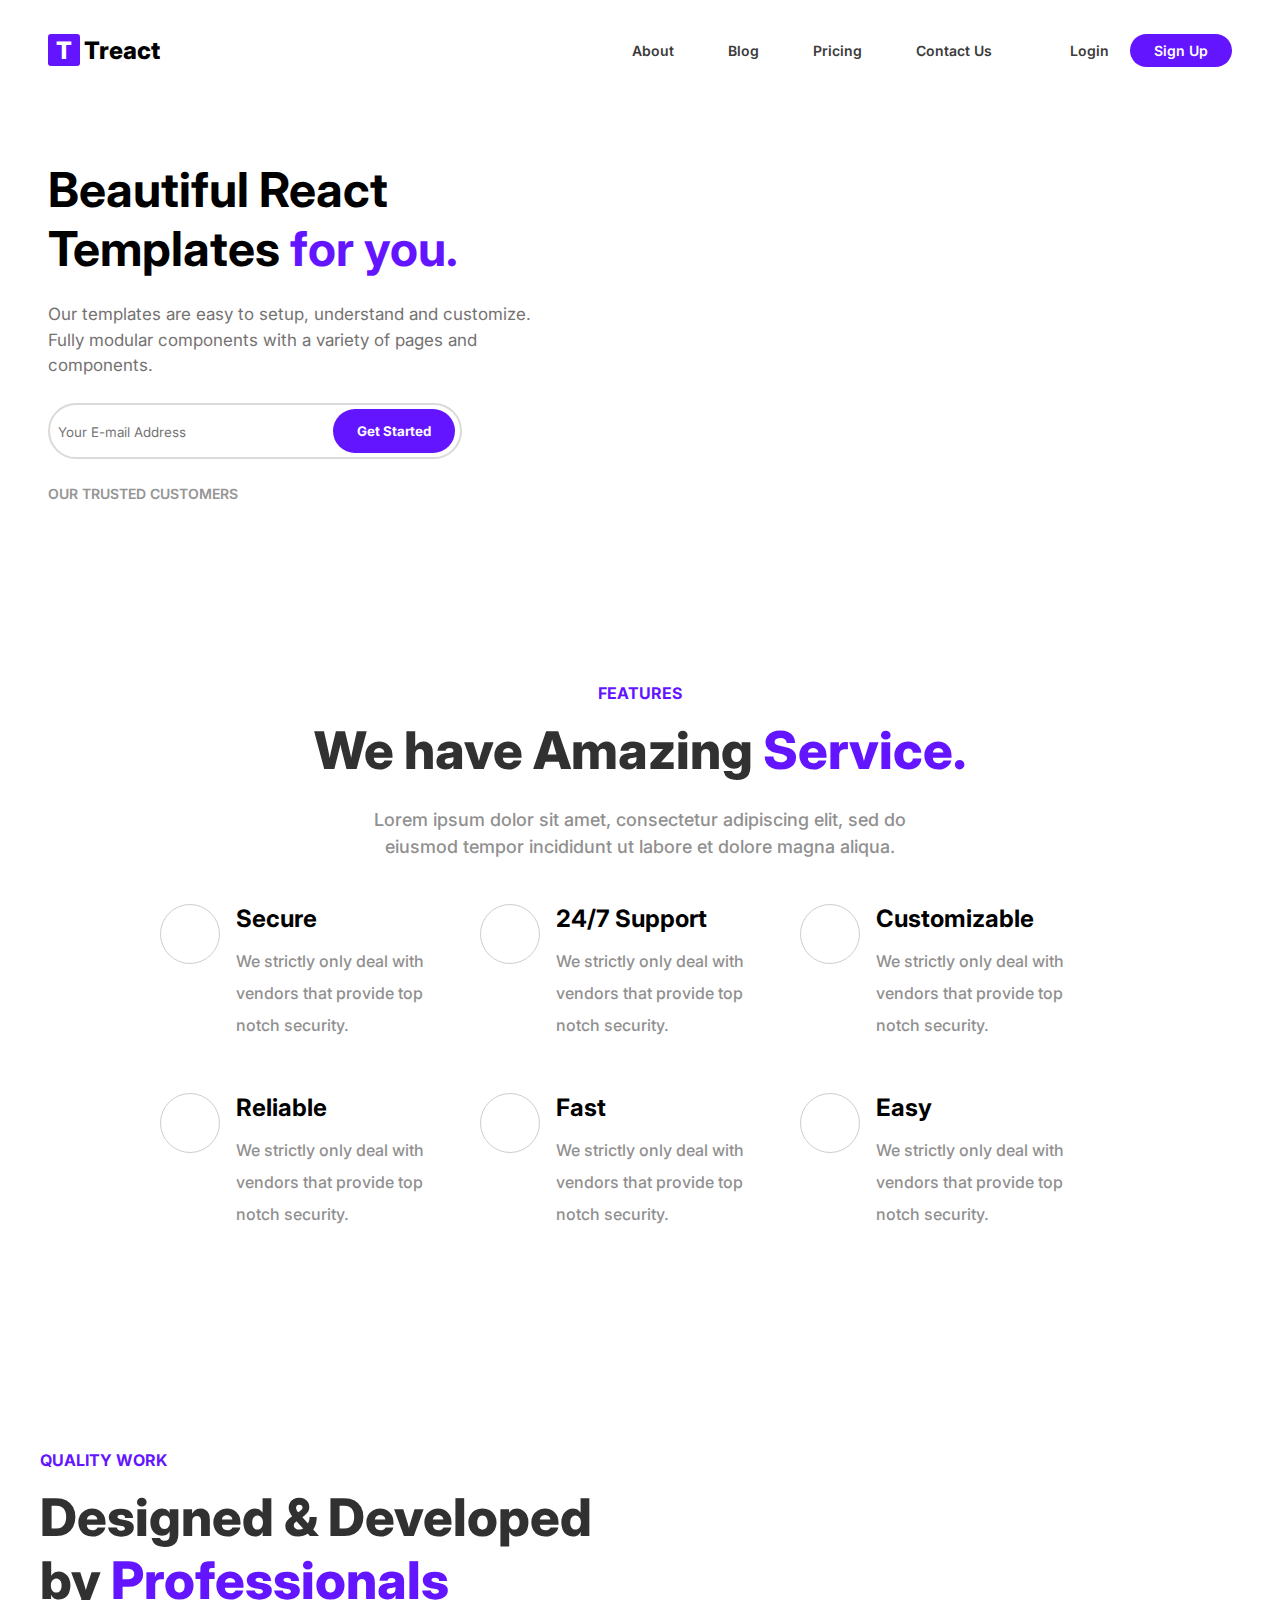
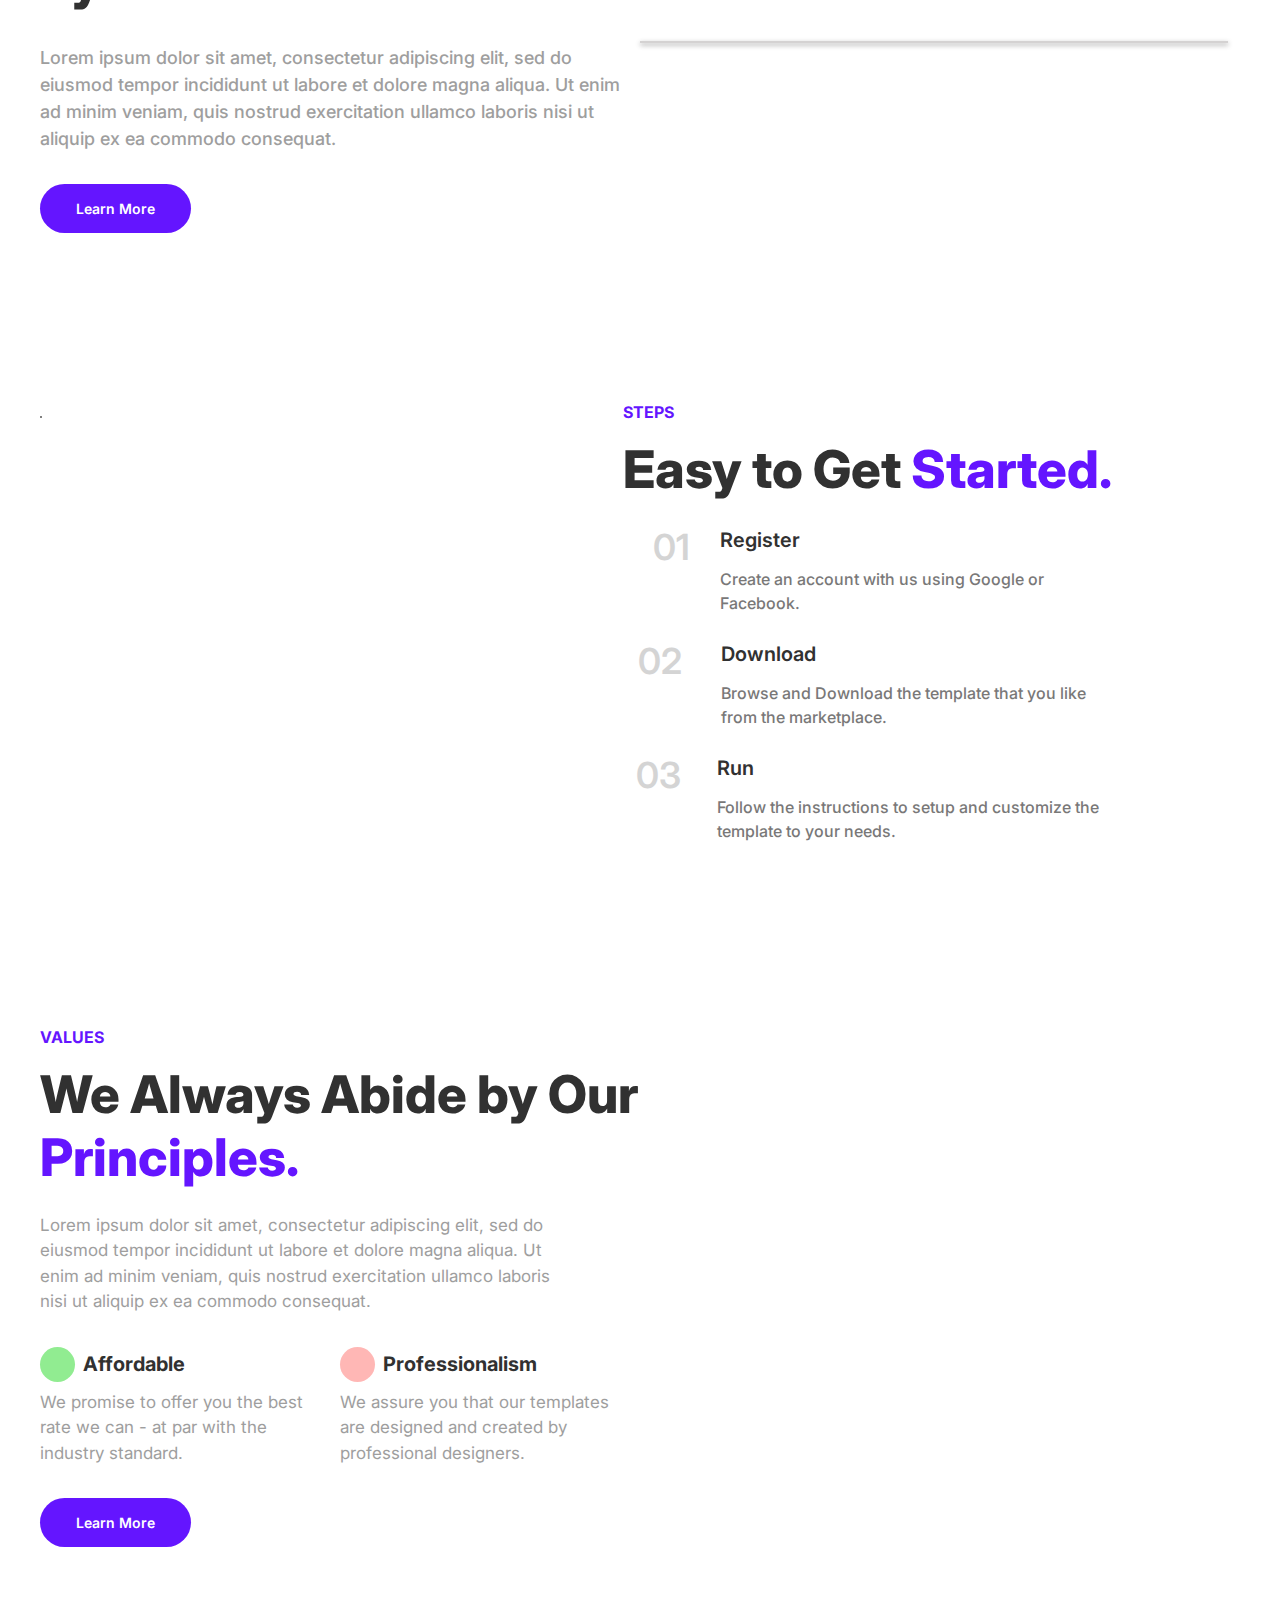
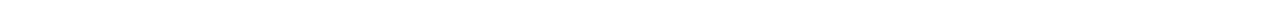
==== index.html @ 5634038c "10/10 version" ====
<!DOCTYPE html>
<html lang="en">
  <head>
    <meta charset="UTF-8" />
    <meta name="viewport" content="width=device-width, initial-scale=1.0" />
    <link rel="stylesheet" href="./style.css" />
    <title>Document</title>
    <script
      src="https://kit.fontawesome.com/a336628925.js"
      crossorigin="anonymous"
    ></script>
  </head>
  <body>
    <section id="header">
      <div class="row">
        <nav>
          <div class="logo">
            <div class="letter__t--wrapper">
              <span class="letter_t">T</span>
            </div>
            <span>Treact</span>
          </div>
          <div class="links">
            <ul class="generic__links">
              <li>
                <a href="">About</a>
                <div class="link__underline"></div>
              </li>
              <li>
                <a href="">Blog</a>
                <div class="link__underline"></div>
              </li>
              <li>
                <a href="">Pricing</a>
                <div class="link__underline"></div>
              </li>
              <li>
                <a href="">Contact Us</a>
                <div class="link__underline"></div>
              </li>
            </ul>
            <ul class="user__links">
              <li class="user__link">
                <a href="">Login</a>
                <div class="link__underline"></div>
              </li>
              <button class="nav__signup--btn">Sign Up</button>
            </ul>
          </div>
        </nav>
        <div class="container">
          <div class="header__description--container">
            <div class="header__description">
              <h2>
                Beautiful React Templates
                <span class="blue__text">for you.</span>
              </h2>
              <p>
                Our templates are easy to setup, understand and customize. Fully
                modular components with a variety of pages and components.
              </p>
              <div class="header__input--container">
                <input type="text" placeholder="Your E-mail Address" />
                <button>Get Started</button>
              </div>
              <div class="trusted__customers">
                <span>OUR TRUSTED CUSTOMERS</span>
                <figure>
                  <img
                    src="./assets/trustedCustomers.png"
                    alt=""
                    class="trusted__customers--img"
                  />
                </figure>
              </div>
            </div>
            <div class="header__img--wrapper">
              <img
                src="./assets/undraw_winter_designer_a-2-m7.svg"
                alt=""
                class="header__img"
              />
            </div>
          </div>
        </div>
      </div>
    </section>
    <section id="features">
      <div class="container">
        <div class="row">
          <div class="features__container">
            <div class="features__description">
              <h5 class="blue__text--stitle">FEATURES</h5>
              <h1 class="section__title">
                We have Amazing <span class="blue__text">Service.</span>
              </h1>
              <p>
                Lorem ipsum dolor sit amet, consectetur adipiscing elit, sed do
                eiusmod tempor incididunt ut labore et dolore magna aliqua.
              </p>
            </div>
            <ul class="services__list">
              <li class="service">
                <div class="service__logo">
                  <div class="service__logo--wrapper">
                    <i class="fa-solid fa-shield-virus"></i>
                  </div>
                </div>
                <div class="service__description">
                  <h4 class="service__title">Secure</h4>
                  <p class="service__text">
                    We strictly only deal with vendors that provide top notch
                    security.
                  </p>
                </div>
              </li>
              <li class="service">
                <div class="service__logo">
                  <div class="service__logo--wrapper">
                    <i class="fa-solid fa-headphones"></i>
                  </div>
                </div>
                <div class="service__description">
                  <h4 class="service__title">24/7 Support</h4>
                  <p class="service__text">
                    We strictly only deal with vendors that provide top notch
                    security.
                  </p>
                </div>
              </li>
              <li class="service">
                <div class="service__logo">
                  <div class="service__logo--wrapper">
                    <i class="fa-solid fa-sliders"></i>
                  </div>
                </div>
                <div class="service__description">
                  <h4 class="service__title">Customizable</h4>
                  <p class="service__text">
                    We strictly only deal with vendors that provide top notch
                    security.
                  </p>
                </div>
              </li>
              <li class="service">
                <div class="service__logo">
                  <div class="service__logo--wrapper">
                    <i class="fa-solid fa-arrows-up-down-left-right"></i>
                  </div>
                </div>
                <div class="service__description">
                  <h4 class="service__title">Reliable</h4>
                  <p class="service__text">
                    We strictly only deal with vendors that provide top notch
                    security.
                  </p>
                </div>
              </li>
              <li class="service">
                <div class="service__logo">
                  <div class="service__logo--wrapper">
                    <i class="fa-solid fa-bolt"></i>
                  </div>
                </div>
                <div class="service__description">
                  <h4 class="service__title">Fast</h4>
                  <p class="service__text">
                    We strictly only deal with vendors that provide top notch
                    security.
                  </p>
                </div>
              </li>
              <li class="service">
                <div class="service__logo">
                  <div class="service__logo--wrapper">
                    <i class="fa-solid fa-person-breastfeeding"></i>
                  </div>
                </div>
                <div class="service__description">
                  <h4 class="service__title">Easy</h4>
                  <p class="service__text">
                    We strictly only deal with vendors that provide top notch
                    security.
                  </p>
                </div>
              </li>
            </ul>
          </div>
        </div>
      </div>
    </section>
    <section id="quality__work">
      <div class="container">
        <div class="row">
          <div class="quality__work--container">
            <div class="quality__work--description">
              <h5 class="blue__text--stitle">QUALITY WORK</h5>
              <h1 class="section__title">
                Designed & Developed by
                <span class="blue__text">Professionals</span>
              </h1>
              <p>
                Lorem ipsum dolor sit amet, consectetur adipiscing elit, sed do
                eiusmod tempor incididunt ut labore et dolore magna aliqua. Ut
                enim ad minim veniam, quis nostrud exercitation ullamco laboris
                nisi ut aliquip ex ea commodo consequat.
              </p>
              <button class="quality__work--btn">Learn More</button>
            </div>
            <div class="qualitywork__img--wrapper">
              <img
                src="./assets/treactWebsite.png"
                alt=""
                class="quality__work--img"
              />
              <i
                class="fa-solid fa-arrow-up-right-dots"
                style="color: rgb(90, 79, 250)"
              ></i>
            </div>
          </div>
        </div>
      </div>
    </section>
    <section id="steps">
      <div class="container">
        <div class="row">
          <div class="steps__container">
            <div class="steps__img--wrapper">
              <img src="./assets/laptop.png" alt="" class="steps__img" />
              <div class="steps__deco--wrapper">
                <img
                  src="./assets/hiroshima-metro-logo.png"
                  alt=""
                  class="steps__deco"
                />
              </div>
            </div>
            <div class="steps__description">
              <h5 class="blue__text--stitle">STEPS</h5>
              <h1 class="section__title">
                Easy to Get <span class="blue__text">Started.</span>
              </h1>
              <ul class="steps__list">
                <li class="step">
                  <div class="step__number">
                    <span>01</span>
                  </div>
                  <div class="step__description">
                    <span class="step__title">Register</span>
                    <p>Create an account with us using Google or Facebook.</p>
                  </div>
                </li>
                <li class="step">
                  <div class="step__number step__23--margin">
                    <span>02</span>
                  </div>
                  <div class="step__description">
                    <span class="step__title">Download</span>
                    <p>
                      Browse and Download the template that you like from the
                      marketplace.
                    </p>
                  </div>
                </li>
                <li class="step">
                  <div class="step__number step__23--margin">
                    <span>03</span>
                  </div>
                  <div class="step__description">
                    <span class="step__title">Run</span>
                    <p>
                      Follow the instructions to setup and customize the
                      template to your needs.
                    </p>
                  </div>
                </li>
              </ul>
            </div>
          </div>
        </div>
      </div>
    </section>
    <section id="values">
      <div class="container">
        <div class="row">
          <div class="values__container">
            <div class="values__description">
              <h5 class="blue__text--stitle">VALUES</h5>
              <h1 class="section__title">
                We Always Abide by Our
                <span class="blue__text">Principles.</span>
              </h1>
              <p>
                Lorem ipsum dolor sit amet, consectetur adipiscing elit, sed do
                eiusmod tempor incididunt ut labore et dolore magna aliqua. Ut
                enim ad minim veniam, quis nostrud exercitation ullamco laboris
                nisi ut aliquip ex ea commodo consequat.
              </p>
              <div class="principles">
                <div class="affordable">
                  <div class="principle__icontitle">
                    <div class="principle__icon1">
                      <i class="fa-solid fa-dollar-sign"></i>
                    </div>
                    <div class="principle__title">Affordable</div>
                  </div>
                  <div class="principle__para">
                    <p>
                      We promise to offer you the best rate we can - at par with
                      the industry standard.
                    </p>
                  </div>
                </div>
                <div class="professionalism">
                  <div class="principle__icontitle">
                    <div class="principle__icon2">
                      <i class="fa-solid fa-briefcase"></i>
                    </div>
                    <div class="principle__title">Professionalism</div>
                  </div>
                  <div class="principle__para">
                    <p>
                      We assure you that our templates are designed and created
                      by professional designers.
                    </p>
                  </div>
                </div>
              </div>
              <button class="learn__more--btn">Learn More</button>
            </div>
            <div class="values__img--container">
              <img src="./assets/tablet.svg" alt="" class="values__img">
            </div>
          </div>
        </div>
      </div>
    </section>
  </body>
</html>
---- style.css ----
@import url("https://fonts.googleapis.com/css2?family=Inter:ital,opsz,wght@0,14..32,100..900;1,14..32,100..900&display=swap");

* {
  padding: 0;
  margin: 0;
  box-sizing: border-box;
  font-family: "Inter", sans-serif;
}

.container {
  padding: 80px 0;
}

.row {
  width: 100%;
  max-width: 1200px;
  margin: 0 auto;
}

.blue__text {
  color: #6415ff;
}

.blue__text--stitle {
  color: #6415ff;
  font-size: 16px;
  margin-bottom: 16px;
}

.section__title {
  font-size: 52px;
  font-weight: 800;
  color: rgb(49, 49, 49);
}

/* HEADER  */

nav {
  height: 60px;
  display: flex;
  align-items: center;
  justify-content: space-between;
  margin: 0 8px;
  margin-top: 20px;
}

.logo {
  display: flex;
  align-items: center;
}

.letter__t--wrapper {
  display: flex;
  align-items: center;
  justify-content: center;
  height: 32px;
  width: 32px;
  background-color: #6415ff;
  margin-right: 4px;
  border-radius: 3px;
}

.letter_t {
  color: white;
  font-weight: 600;
}

.logo span {
  font-size: 24px;
  font-weight: 800;
}

.links {
  display: flex;
  max-width: 600px;
  width: 100%;
  justify-content: space-between;
  align-items: center;
}

.links ul {
  list-style-type: none;
}

.generic__links {
  display: flex;
  justify-content: space-between;
  width: 60%;
}

.generic__links li,
.user__links li {
  position: relative;
}

.generic__links a,
.user__links a {
  text-decoration: none;
  color: rgb(59, 59, 59);
  font-weight: 600;
  font-size: 14px;
}

.generic__links a:hover,
.user__links a:hover {
  color: #6415ff;
}

.user__links {
  display: flex;
  justify-content: space-between;
  align-items: center;
  width: 27%;
}

.link__underline {
  position: absolute;
  background-color: transparent;
  height: 2px;
  width: 100%;
  transition: all ease 300ms;
}

.generic__links a:hover + .link__underline,
.user__links a:hover + .link__underline {
  background-color: #6415ff;
}

.nav__signup--btn {
  border: none;
  padding: 8px 24px;
  border-radius: 50px;
  background-color: #6415ff;
  color: white;
  font-size: 14px;
  font-weight: 600;
}

.nav__signup--btn:hover {
  background-color: #530ce2;
  cursor: pointer;
}

.header__description--container {
  display: flex;
  margin: 0 8px;
}

.header__description {
  display: flex;
  flex-direction: column;
  justify-content: space-between;
  width: 50%;
}

.header__description h2 {
  font-size: 48px;
  font-weight: 700;
  width: 90%;
  margin-bottom: 24px;
}

.header__description p {
  font-size: 17px;
  width: 85%;
  line-height: 1.5;
  color: rgb(117, 114, 114);
  margin-bottom: 24px;
}

.header__input--container {
  position: relative;
  margin-bottom: 24px;
  border: 2px solid rgb(219, 217, 217);
  width: 70%;
  padding: 16px 8px;
  border-radius: 50px;
}

.header__input--container input {
  border: none;
}

.header__input--container button {
  position: absolute;
  right: 5px;
  top: 50%;
  transform: translateY(-50%);
  border: none;
  padding: 14px 24px;
  border-radius: 50px;
  background-color: #6415ff;
  color: white;
  font-weight: 700;
}

.trusted__customers span {
  color: rgb(150, 149, 149);
  font-size: 14px;
  font-weight: 600;
}

.trusted__customers figure {
  width: 100%;
}

.trusted__customers--img {
  width: 60%;
  filter: brightness(170%);
}

.header__img--wrapper {
  width: 50%;
}

.header__img {
  width: 100%;
}

.features__container {
  display: flex;
  flex-direction: column;
  align-items: center;
}

.features__description {
  display: flex;
  flex-direction: column;
  align-items: center;
}

.features__description h1 {
  margin-bottom: 24px;
}

.features__description p {
  text-align: center;
  width: 55%;
  font-size: 18px;
  line-height: 1.5;
  font-weight: 500;
  color: rgb(145, 144, 144);
}

.services__list {
  display: flex;
  flex-wrap: wrap;
  width: 80%;
  justify-content: center;
  margin-top: 44px;
}

.service {
  display: flex;
  list-style-type: none;
  width: calc(100% / 3);
  margin-bottom: 52px;
}

.service__logo {
  display: flex;
  justify-content: center;
  width: 20%;
  margin-right: 16px;
}

.service__logo--wrapper {
  display: flex;
  justify-content: center;
  align-items: center;
  height: 60px;
  width: 60px;
  border: 1px solid rgb(207, 204, 204);
  border-radius: 50px;
}

.service__title {
  font-size: 24px;
  margin-bottom: 12px;
}

.service__text {
  width: 80%;
  line-height: 2;
}

.fa-shield-virus,
.fa-headphones,
.fa-sliders,
.fa-arrows-up-down-left-right,
.fa-bolt,
.fa-person-breastfeeding {
  font-size: 20px;
  color: #6415ff;
}

.service__text {
  font-size: 16px;
  font-weight: 500;
  color: rgb(145, 144, 144);
}

/* QUALITY WORK  */

.quality__work--container {
  display: flex;
  height: 400px;
  align-items: center;
}

.quality__work--description {
  width: 50%;
}

#quality__work .section__title {
  margin-bottom: 32px;
}

#quality__work h5 {
  margin-bottom: 16px;
}
.quality__work--description p {
  font-size: 18px;
  line-height: 1.5;
  font-weight: 500;
  color: rgb(158, 158, 158);
  margin-bottom: 32px;
}

.quality__work--btn {
  padding: 16px 36px;
  border: none;
  background-color: #6415ff;
  color: white;
  font-size: 14px;
  font-weight: 600;
  border-radius: 50px;
  transition: all ease 200ms;
}

.quality__work--btn:hover {
  background-color: #4b0ec5;
  cursor: pointer;
}

.qualitywork__img--wrapper {
  display: flex;
  position: relative;
  width: 50%;
  justify-content: end;
  margin: 0 12px;
}

.quality__work--img {
  width: 100%;
  border: 1px solid rgb(212, 210, 210);
  box-shadow: 0.2px 2px 5px rgb(146, 146, 146);
}

.fa-arrow-up-right-dots {
  font-size: 52px;
  position: absolute;
  right: 0;
  bottom: 0;
  transform: translate(20%, 25%);
  z-index: -1;
}

/* STEPS */
.steps__container {
  display: flex;
  justify-content: space-between;
}

.steps__img--wrapper {
  width: 50%;
  position: relative;
}

.steps__img {
  width: 100%;
  border: 1px solid gray;
}

.steps__deco--wrapper {
  position: absolute;
  width: 200px;
  height: 200px;
  bottom: 0;
  right: 50%;
  transform: translate(50%, -15%);
  z-index: -1;
}

.steps__deco {
  width: 100%;
  filter: opacity(17%);
}

.steps__list {
  list-style-type: none;
  width: 80%;
}

.step {
  display: flex;
  margin-bottom: 24px;
}

.step__number {
  width: 20%;
  display: flex;
  justify-content: center;
}

.step__23--margin {
  margin-right: 24px;
}

.step__number span {
  font-size: 36px;
  font-weight: 600;
  color: rgb(212, 212, 212);
}

.step__description {
  display: flex;
  flex-direction: column;
}

.steps__description h1 {
  margin-bottom: 24px;
}

.step__title {
  font-size: 20px;
  font-weight: 600;
  color: rgb(49, 49, 49);
  margin-bottom: 12px;
}

.step__description {
  font-weight: 500;
  color: rgb(121, 120, 120);
  line-height: 1.5;
}

/* VALUES  */
.values__container {
  display: flex;
}

.values__description {
  width: 50%;
}

.values__description .section__title {
  margin-bottom: 24px;
}

.values__container p {
  font-size: 17px;
  line-height: 1.5;
  font-weight: 400;
  color: rgb(158, 158, 158);
  margin-bottom: 32px;
  width: 90%;
}

.principles {
  display: flex;
}

.affordable,
.professionalism {
  width: 50%;
}

.principle__icontitle {
  display: flex;
  align-items: center;
  margin-bottom: 8px;
}

.principle__icon1 {
  display: flex;
  align-items: center;
  justify-content: center;
  margin-right: 8px;
  height: 35px;
  width: 35px;
  background-color: rgb(145, 236, 145);
  border-radius: 50px;
}

.principle__icon2 {
  display: flex;
  align-items: center;
  justify-content: center;
  margin-right: 8px;
  height: 35px;
  width: 35px;
  background-color: rgb(255, 183, 181);
  border-radius: 50px;
}

.fa-dollar-sign {
  font-size: 18px;
  color: green;
}
.fa-briefcase {
  font-size: 18px;
  color: rgb(192, 5, 5);
}

.principle__title {
  font-size: 20px;
  font-weight: 700;
  color: #313131;
}

.learn__more--btn {
  padding: 16px 36px;
  border: none;
  background-color: #6415ff;
  color: white;
  font-size: 14px;
  font-weight: 600;
  border-radius: 50px;
  transition: all ease 200ms;
}

.learn__more--btn:hover {
  background-color: #4b0ec5;
  cursor: pointer;
}
.values__img--container {
  width: 50%;
}

.values__img {
  width: 100%;
}
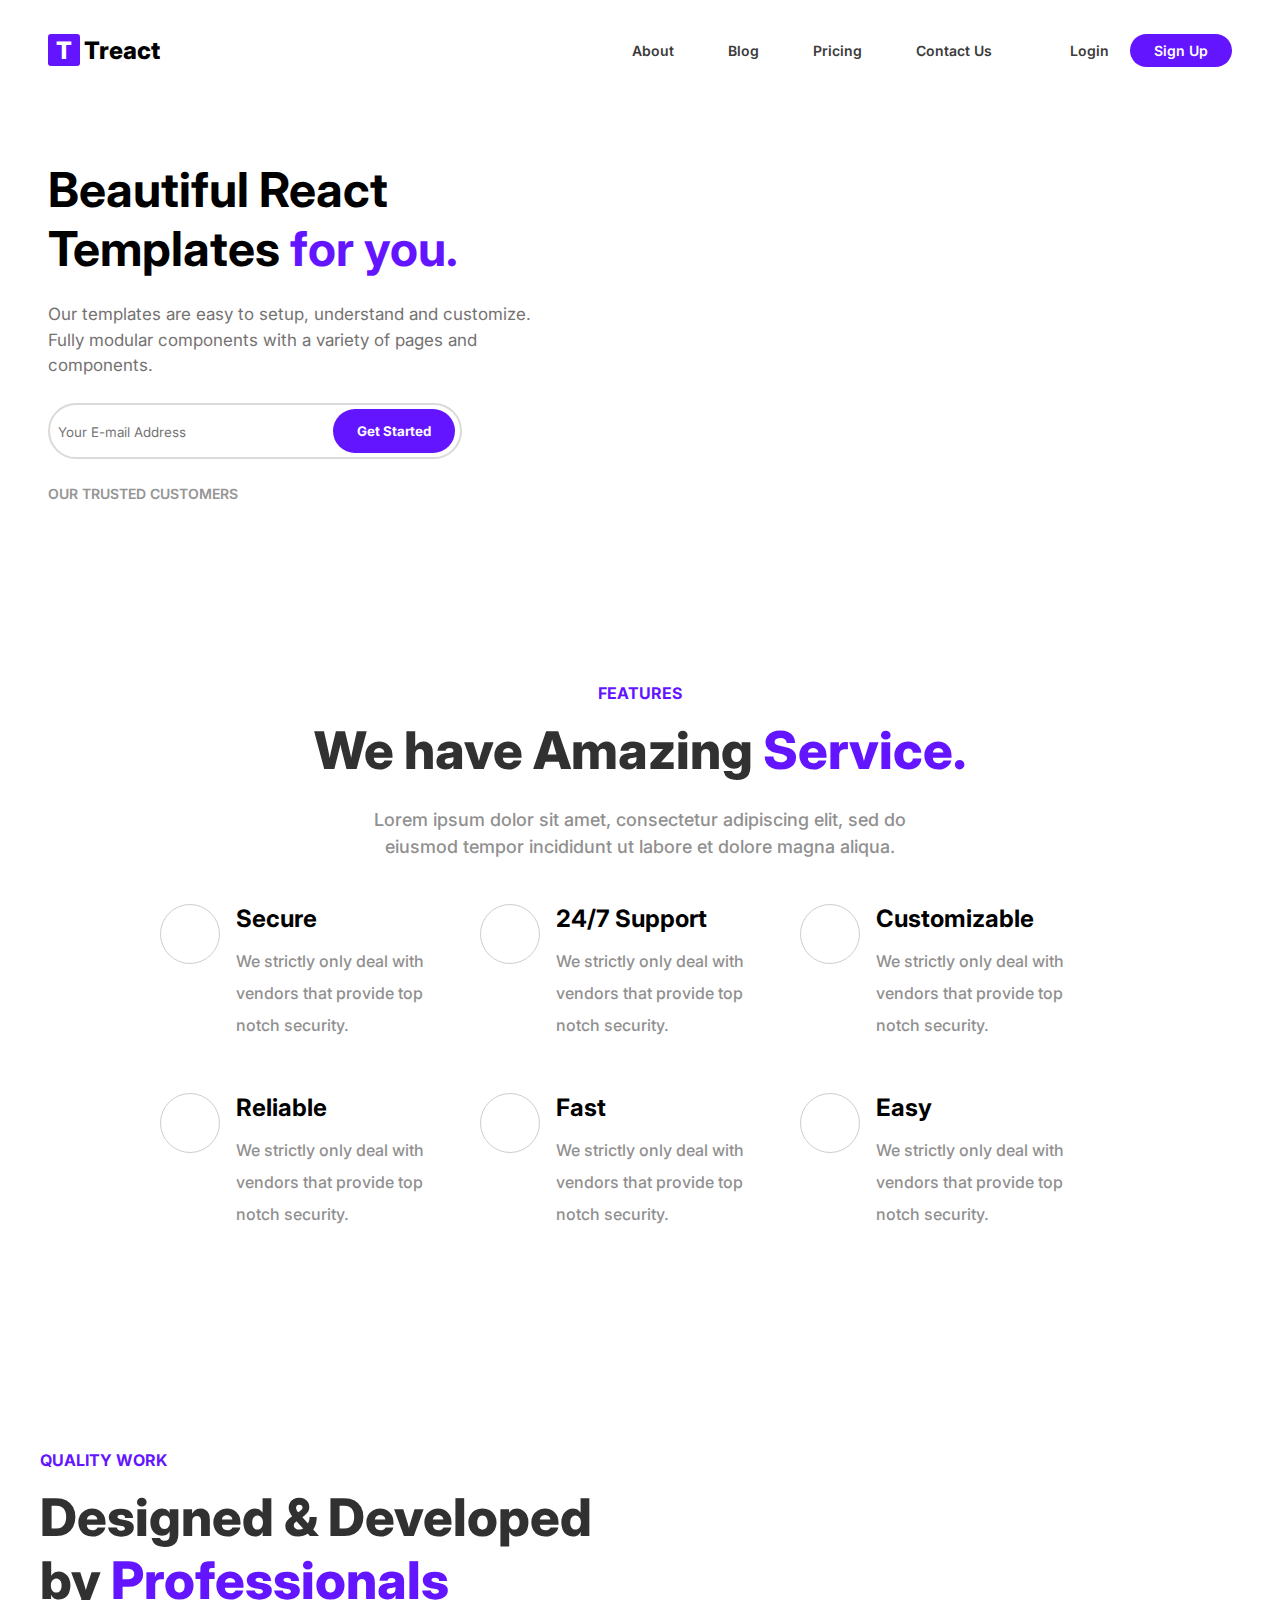
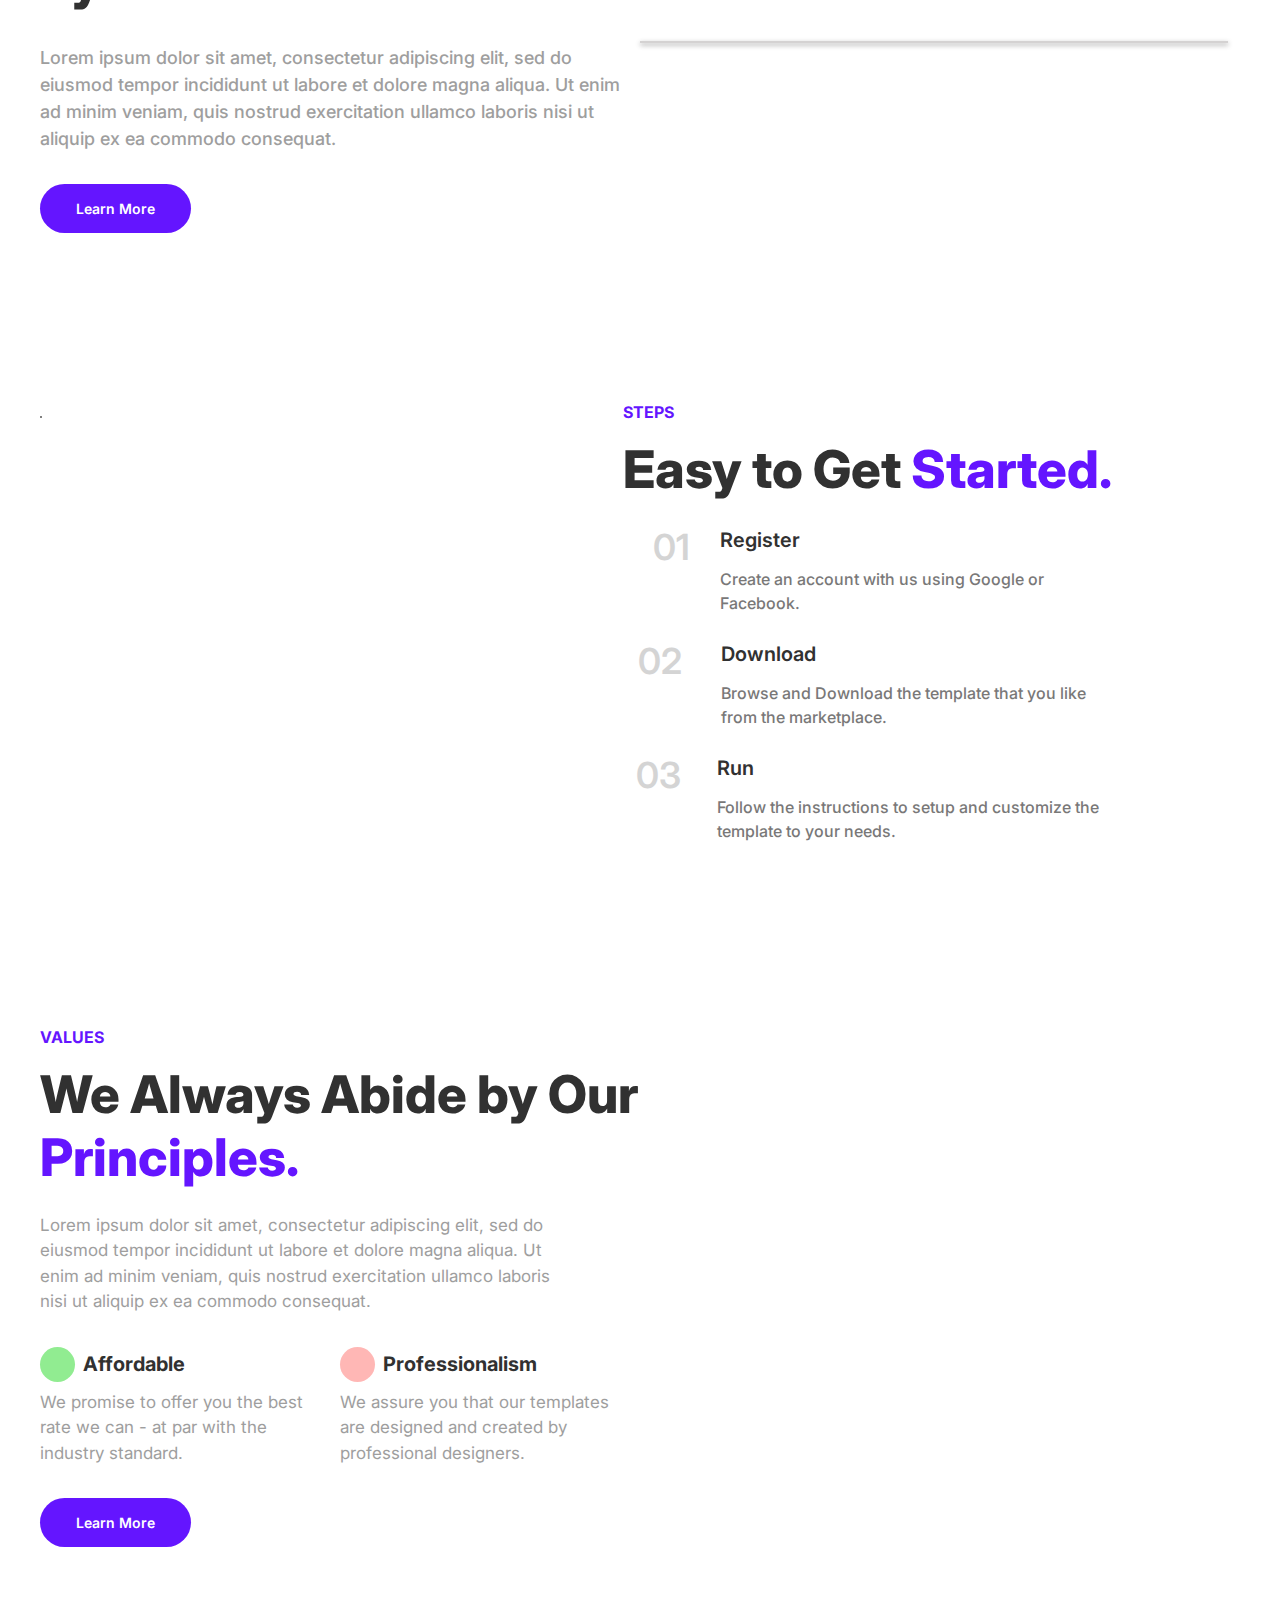
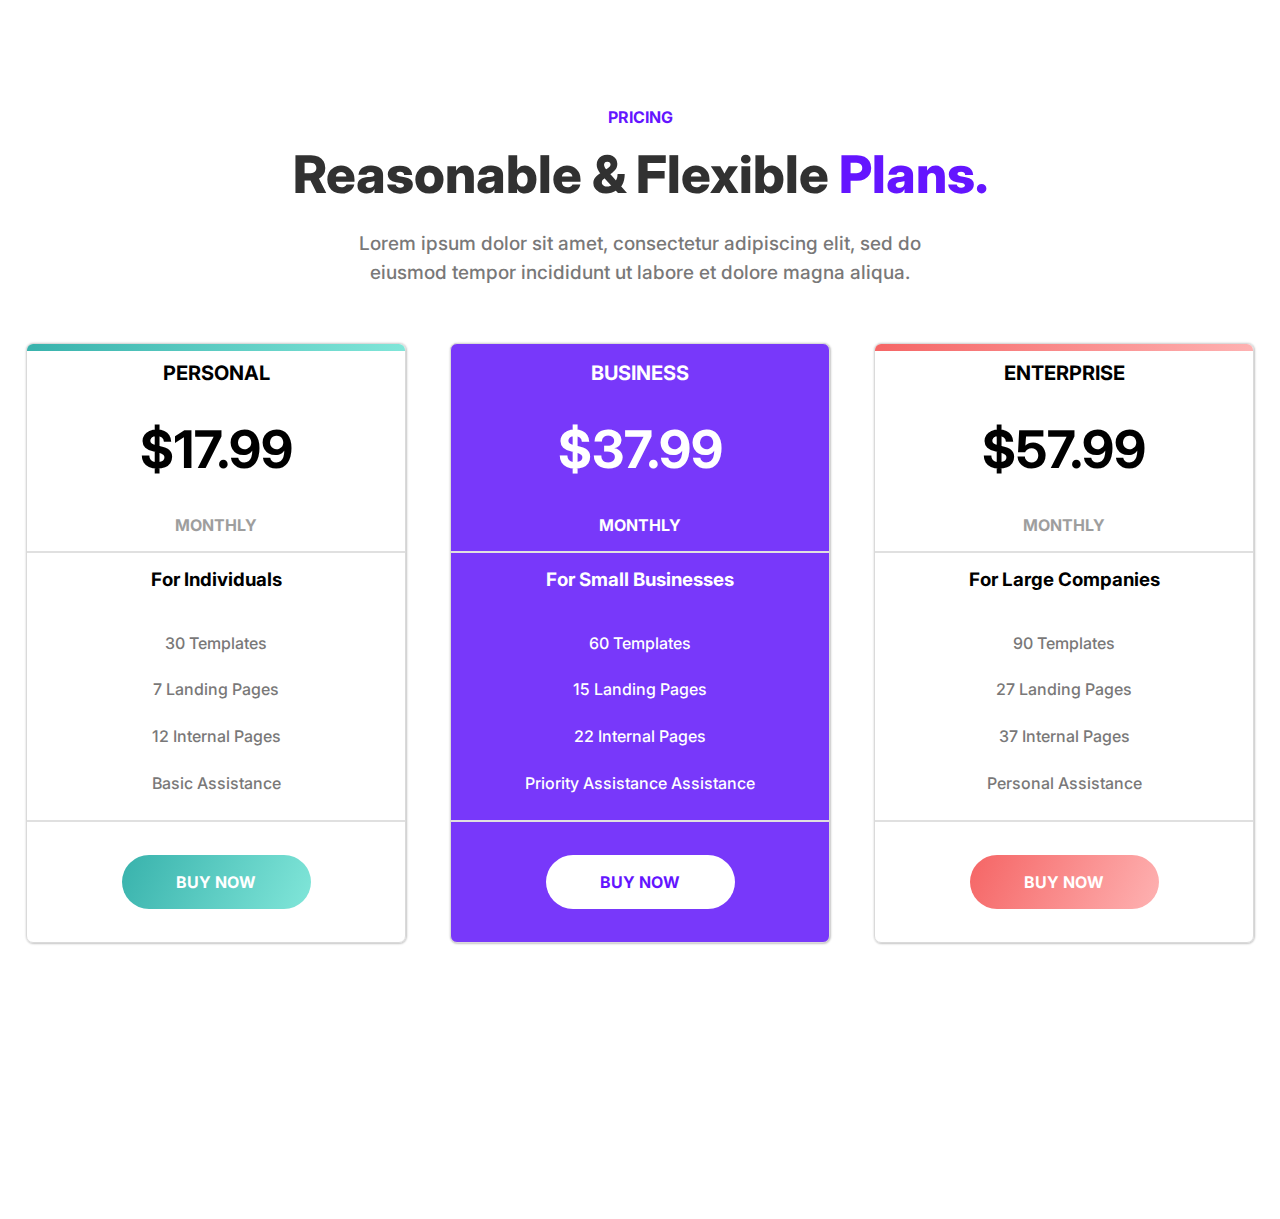
==== commit 04a177e7: "10/11 version" ====
--- a/index.html
+++ b/index.html
@@ -330,7 +330,107 @@
               <button class="learn__more--btn">Learn More</button>
             </div>
             <div class="values__img--container">
-              <img src="./assets/tablet.svg" alt="" class="values__img">
+              <img src="./assets/tablet.svg" alt="" class="values__img" />
+            </div>
+          </div>
+        </div>
+      </div>
+    </section>
+    <section id="pricing">
+      <div class="container">
+        <div class="row">
+          <div class="pricing__container">
+            <div class="pricing__description">
+              <h5 class="blue__text--stitle">PRICING</h5>
+              <h1 class="section__title">
+                Reasonable & Flexible <span class="blue__text">Plans.</span>
+              </h1>
+              <p>
+                Lorem ipsum dolor sit amet, consectetur adipiscing elit, sed do
+                eiusmod tempor incididunt ut labore et dolore magna aliqua.
+              </p>
+            </div>
+            <div class="plans__container">
+              <div class="plan">
+                <div class="personal__plan--border"></div>
+                <div class="price">
+                  <span class="plan__title">PERSONAL</span>
+                  <span class="price__number">$17.99</span>
+                  <span class="monthly">MONTHLY</span>
+                </div>
+                <div class="plan--description">
+                  <h3>For Individuals</h3>
+                  <ul>
+                    <li>30 Templates</li>
+                    <li>7 Landing Pages</li>
+                    <li>12 Internal Pages</li>
+                    <li>Basic Assistance</li>
+                  </ul>
+                </div>
+                <div class="plan__btn--wrapper">
+                  <button class="personal__btn">BUY NOW</button>
+                </div>
+              </div>
+              <div class="plan business__plan">
+                <div class="price">
+                  <span class="plan__title">BUSINESS</span>
+                  <span class="price__number">$37.99</span>
+                  <span class="monthly">MONTHLY</span>
+                </div>
+                <div class="plan--description">
+                  <h3>For Small Businesses</h3>
+                  <ul>
+                    <li>60 Templates</li>
+                    <li>15 Landing Pages</li>
+                    <li>22 Internal Pages</li>
+                    <li>Priority Assistance Assistance</li>
+                  </ul>
+                </div>
+                <div class="plan__btn--wrapper">
+                  <button class="business__btn">BUY NOW</button>
+                </div>
+              </div>
+              <div class="plan">
+                <div class="enterprise__plan--border"></div>
+                <div class="price">
+                  <span class="plan__title">ENTERPRISE</span>
+                  <span class="price__number">$57.99</span>
+                  <span class="monthly">MONTHLY</span>
+                </div>
+                <div class="plan--description">
+                  <h3>For Large Companies</h3>
+                  <ul>
+                    <li>90 Templates</li>
+                    <li>27 Landing Pages</li>
+                    <li>37 Internal Pages</li>
+                    <li>Personal Assistance</li>
+                  </ul>
+                </div>
+                <div class="plan__btn--wrapper">
+                  <button class="enterprise__btn">BUY NOW</button>
+                </div>
+              </div>
+            </div>
+          </div>
+        </div>
+      </div>
+    </section>
+    <section id="testimonials">
+      <div class="container">
+        <div class="row">
+          <div class="testimonials__container">
+            <div class="testimonials__img--wrapper">
+              <img src="" alt="" class="testimonials__img" />
+            </div>
+            <div class="testimonials__description">
+              <h5 class="blue__text--stitle"></h5>
+              <h1 class="section__title"></h1>
+              <p></p>
+              <div class="review">
+                <div class="stars"></div>
+                <h3></h3>
+                <p class="review"></p>
+              </div>
             </div>
           </div>
         </div>
--- a/style.css
+++ b/style.css
@@ -541,3 +541,215 @@
 .values__img {
   width: 100%;
 }
+
+/* PRICING  */
+
+.pricing__container {
+  display: flex;
+  flex-direction: column;
+  align-items: center;
+}
+
+.pricing__description {
+  display: flex;
+  flex-direction: column;
+  align-items: center;
+}
+
+.pricing__description h1 {
+  margin-bottom: 24px;
+}
+
+.pricing__description p {
+  text-align: center;
+  width: 55%;
+  font-weight: 500;
+  font-size: 19px;
+  color: #797878;
+  line-height: 1.5;
+}
+
+.plans__container {
+  margin-top: 56px;
+  display: flex;
+}
+
+.plan {
+  position: relative;
+  width: 380px;
+  height: 600px;
+  border: 1px solid rgb(218, 218, 218);
+  border-radius: 7px;
+  overflow: hidden;
+  box-shadow: 0.5px 0.5px 2px 0.5px rgb(197, 197, 197);
+}
+
+.personal__plan--border {
+  position: absolute;
+  top: 0;
+  right: 0;
+  height: 7px;
+  width: 100%;
+  background: linear-gradient(
+    115deg,
+    rgb(56, 178, 172) 0%,
+    rgb(129, 230, 217) 100%
+  );
+  z-index: 1;
+}
+
+.price {
+  display: flex;
+  flex-direction: column;
+  align-items: center;
+  height: 35%;
+  border-bottom: 2px solid rgb(224, 224, 224);
+  justify-content: space-around;
+}
+
+.plan__title {
+  font-size: 20px;
+  font-weight: 700;
+}
+
+.price__number {
+  font-size: 52px;
+  font-weight: 700;
+}
+
+.monthly {
+  font-size: 16px;
+  font-weight: 700;
+  color: rgb(158, 158, 158);
+}
+
+.plan--description {
+  display: flex;
+  flex-direction: column;
+  align-items: center;
+  height: 45%;
+  border-bottom: 2px solid rgb(224, 224, 224);
+  justify-content: space-around;
+}
+
+.plan--description ul {
+  display: flex;
+  flex-direction: column;
+  list-style-type: none;
+  height: 70%;
+  justify-content: space-around;
+  align-items: center;
+  font-weight: 500;
+  color: #797878;
+}
+
+.plan__btn--wrapper {
+  display: flex;
+  align-items: center;
+  justify-content: center;
+  height: 20%;
+}
+
+.personal__btn {
+  height: 45%;
+  width: 50%;
+  border: none;
+  border-radius: 50px;
+  background: linear-gradient(
+    115deg,
+    rgb(56, 178, 172) 0%,
+    rgb(129, 230, 217) 100%
+  );
+  color: white;
+  font-size: 16px;
+  font-weight: 700;
+  transition: all ease 300ms;
+}
+
+.personal__btn:hover {
+  transform: translateY(-1px);
+  cursor: pointer;
+  box-shadow: 0 2px 10px 1px rgb(172, 171, 171);
+}
+
+.business__plan {
+  width: 380px;
+  height: 600px;
+  border: 1px solid rgb(218, 218, 218);
+  border-radius: 7px;
+  overflow: hidden;
+  box-shadow: 0.5px 0.5px 2px 0.5px rgb(197, 197, 197);
+}
+
+.business__plan--border {
+  height: 7px;
+  background: linear-gradient(
+    115deg,
+    rgb(56, 178, 172) 0%,
+    rgb(129, 230, 217) 100%
+  );
+}
+
+.business__plan {
+  margin: 0 44px;
+  background-color: rgb(120, 56, 250);
+  color: white;
+}
+
+.business__plan .monthly,
+.business__plan ul {
+  color: white;
+}
+
+.business__btn {
+  height: 45%;
+  width: 50%;
+  border: none;
+  border-radius: 50px;
+  background-color: white;
+  color: rgb(100 21 255);
+  font-size: 16px;
+  font-weight: 700;
+  transition: all ease 300ms;
+}
+
+.business__btn:hover {
+  transform: translateY(-1px);
+  cursor: pointer;
+  box-shadow: 0 2px 15px 1px rgb(85, 85, 85);
+}
+
+.enterprise__plan--border {
+  position: absolute;
+  top: 0;
+  right: 0;
+  height: 7px;
+  width: 100%;
+  background: linear-gradient(
+    115deg,
+    rgb(245, 101, 101) 0%,
+    rgb(254, 178, 178) 100%
+  );
+}
+
+.enterprise__btn {
+  height: 45%;
+  width: 50%;
+  border: none;
+  border-radius: 50px;
+  background: linear-gradient(
+    115deg,
+    rgb(245, 101, 101) 0%,
+    rgb(254, 178, 178) 100%
+  );
+  color: white;
+  font-size: 16px;
+  font-weight: 700;
+  transition: all ease 300ms;
+}
+
+.enterprise__btn:hover {
+  transform: translateY(-1px);
+  cursor: pointer;
+  box-shadow: 0 2px 10px 1px rgb(172, 171, 171);
+}
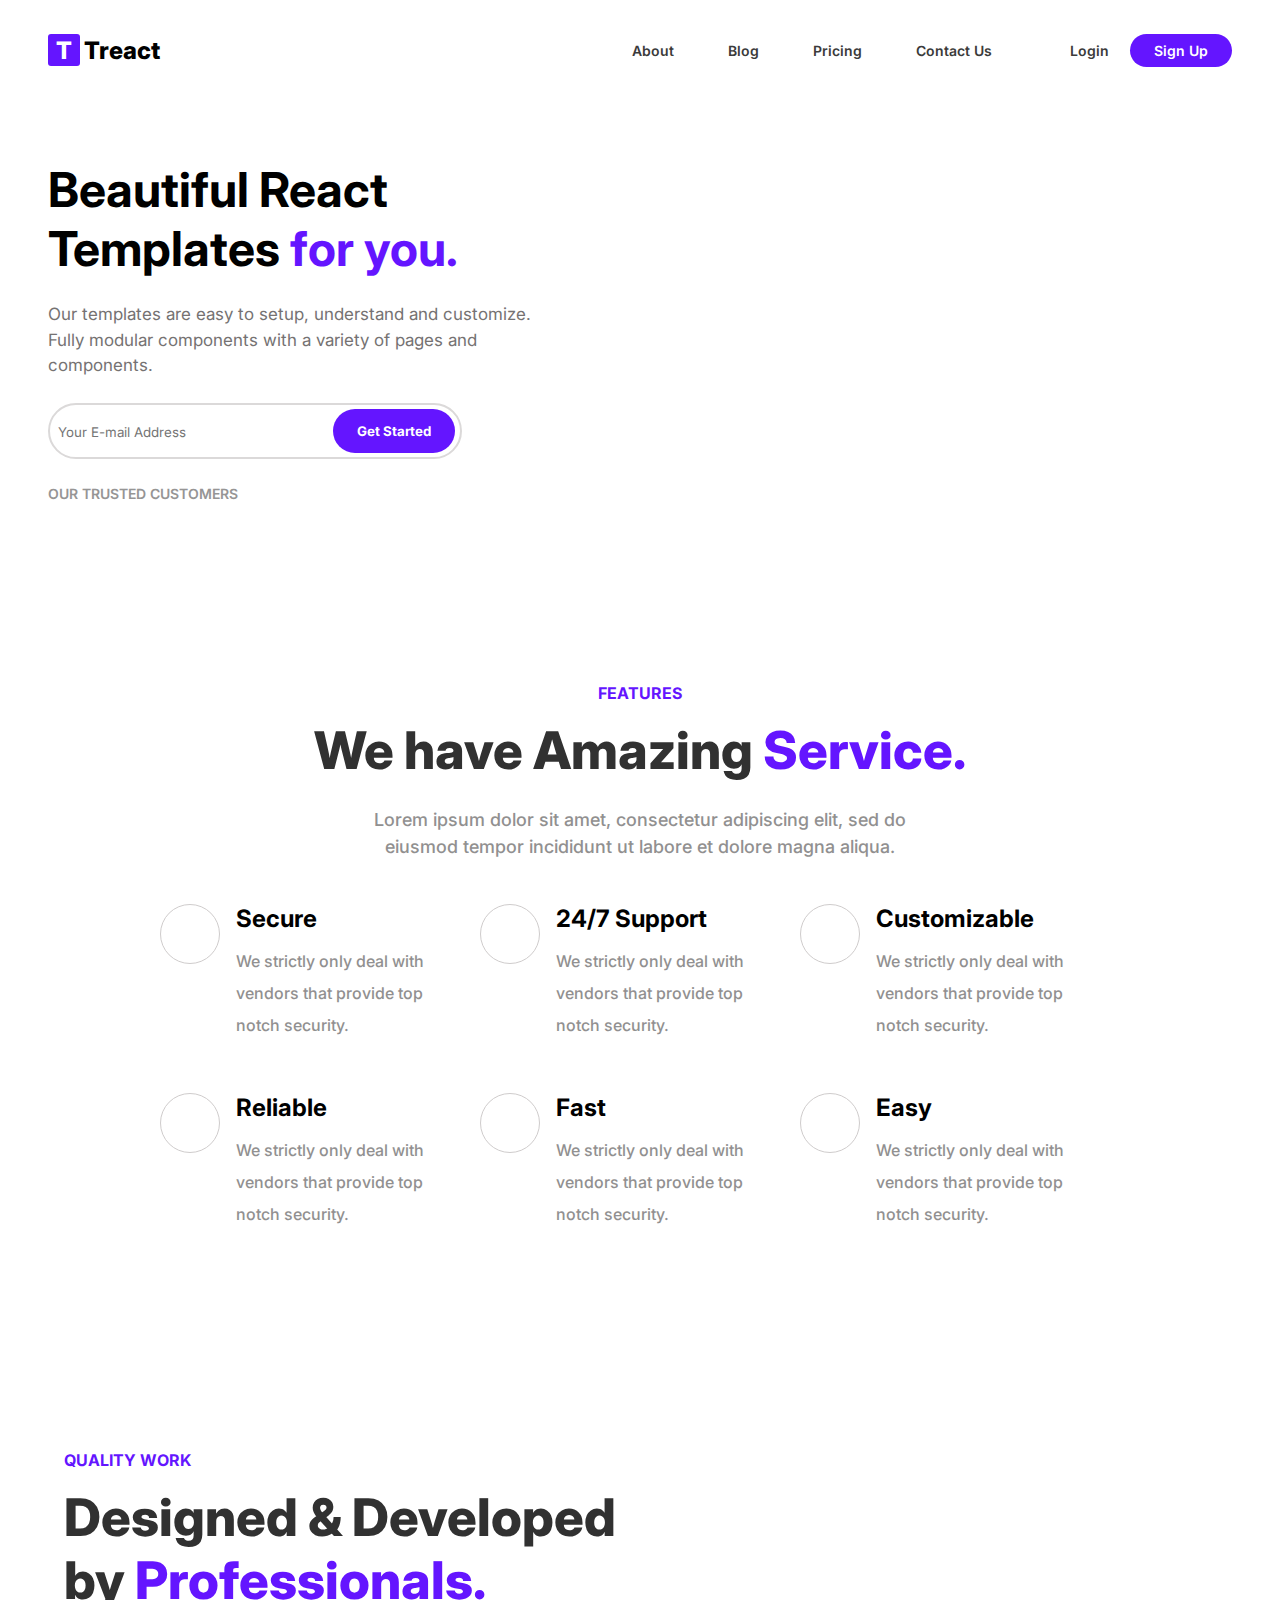
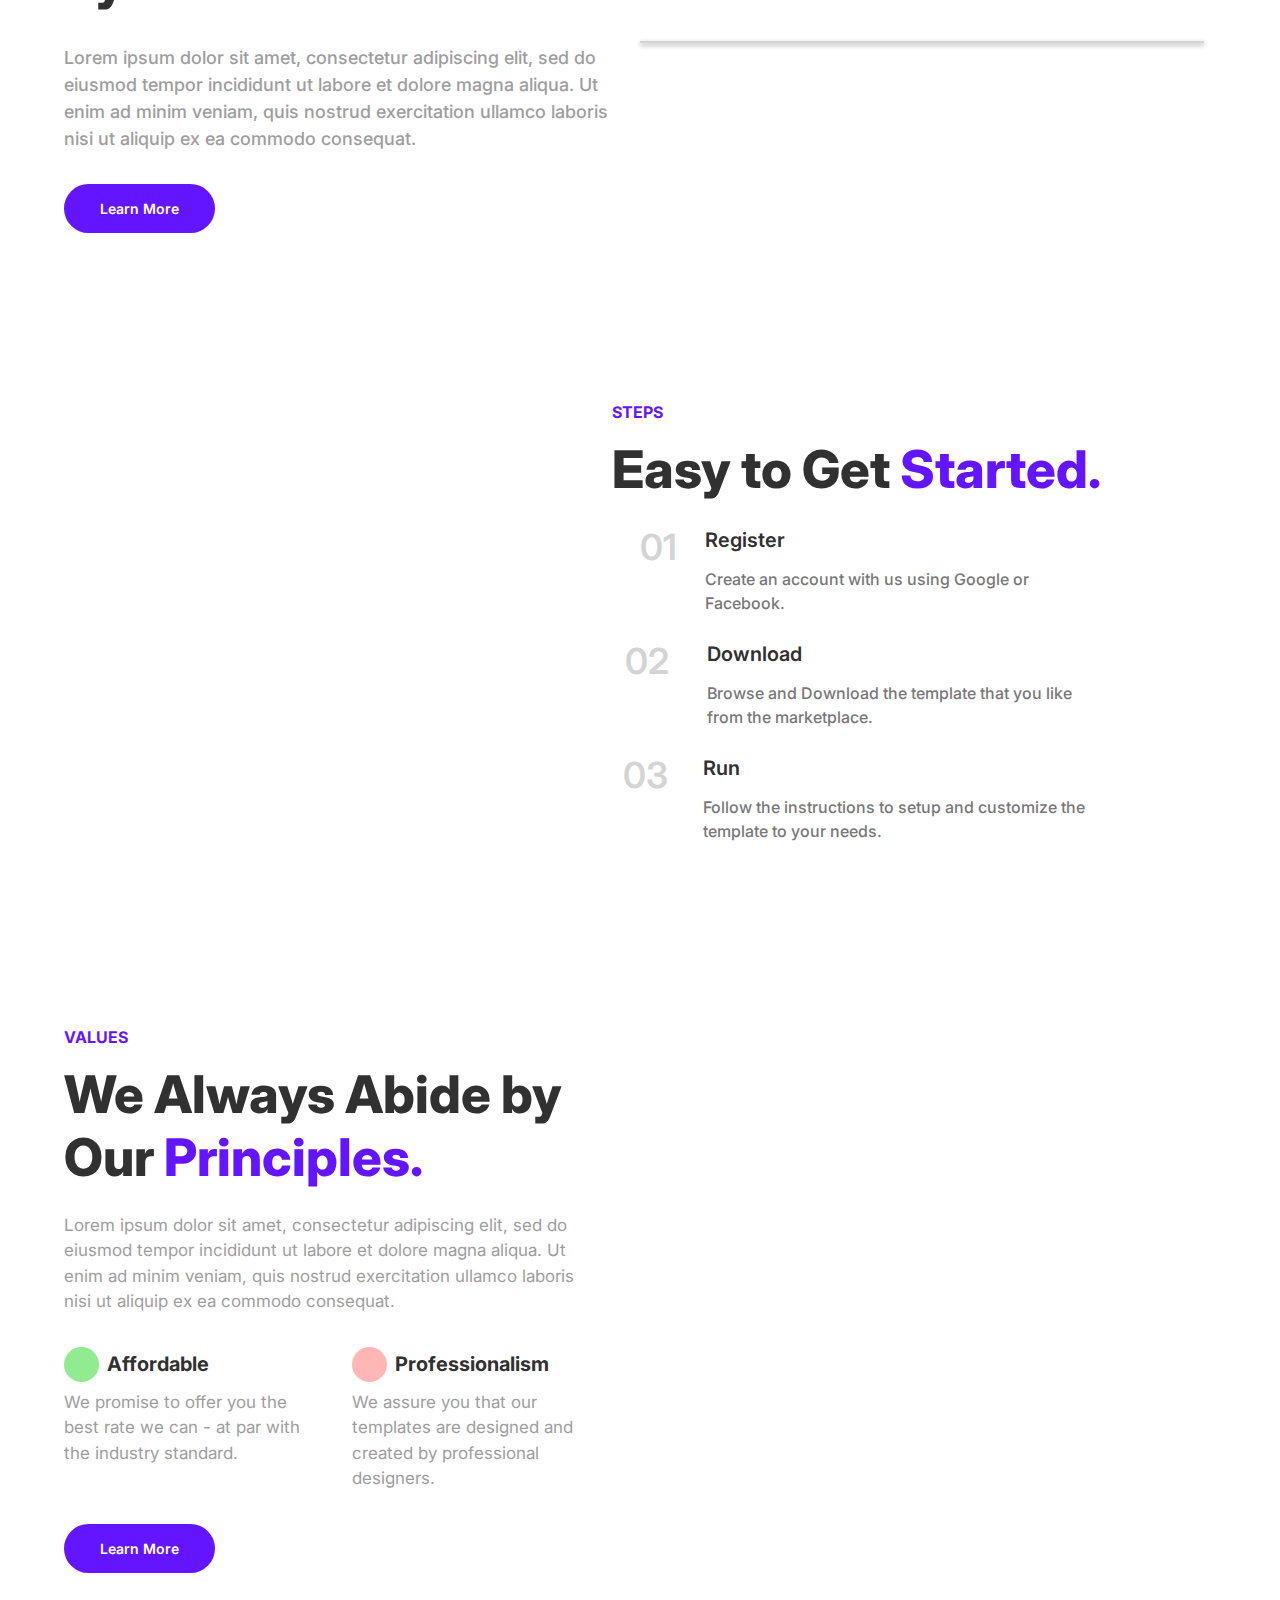
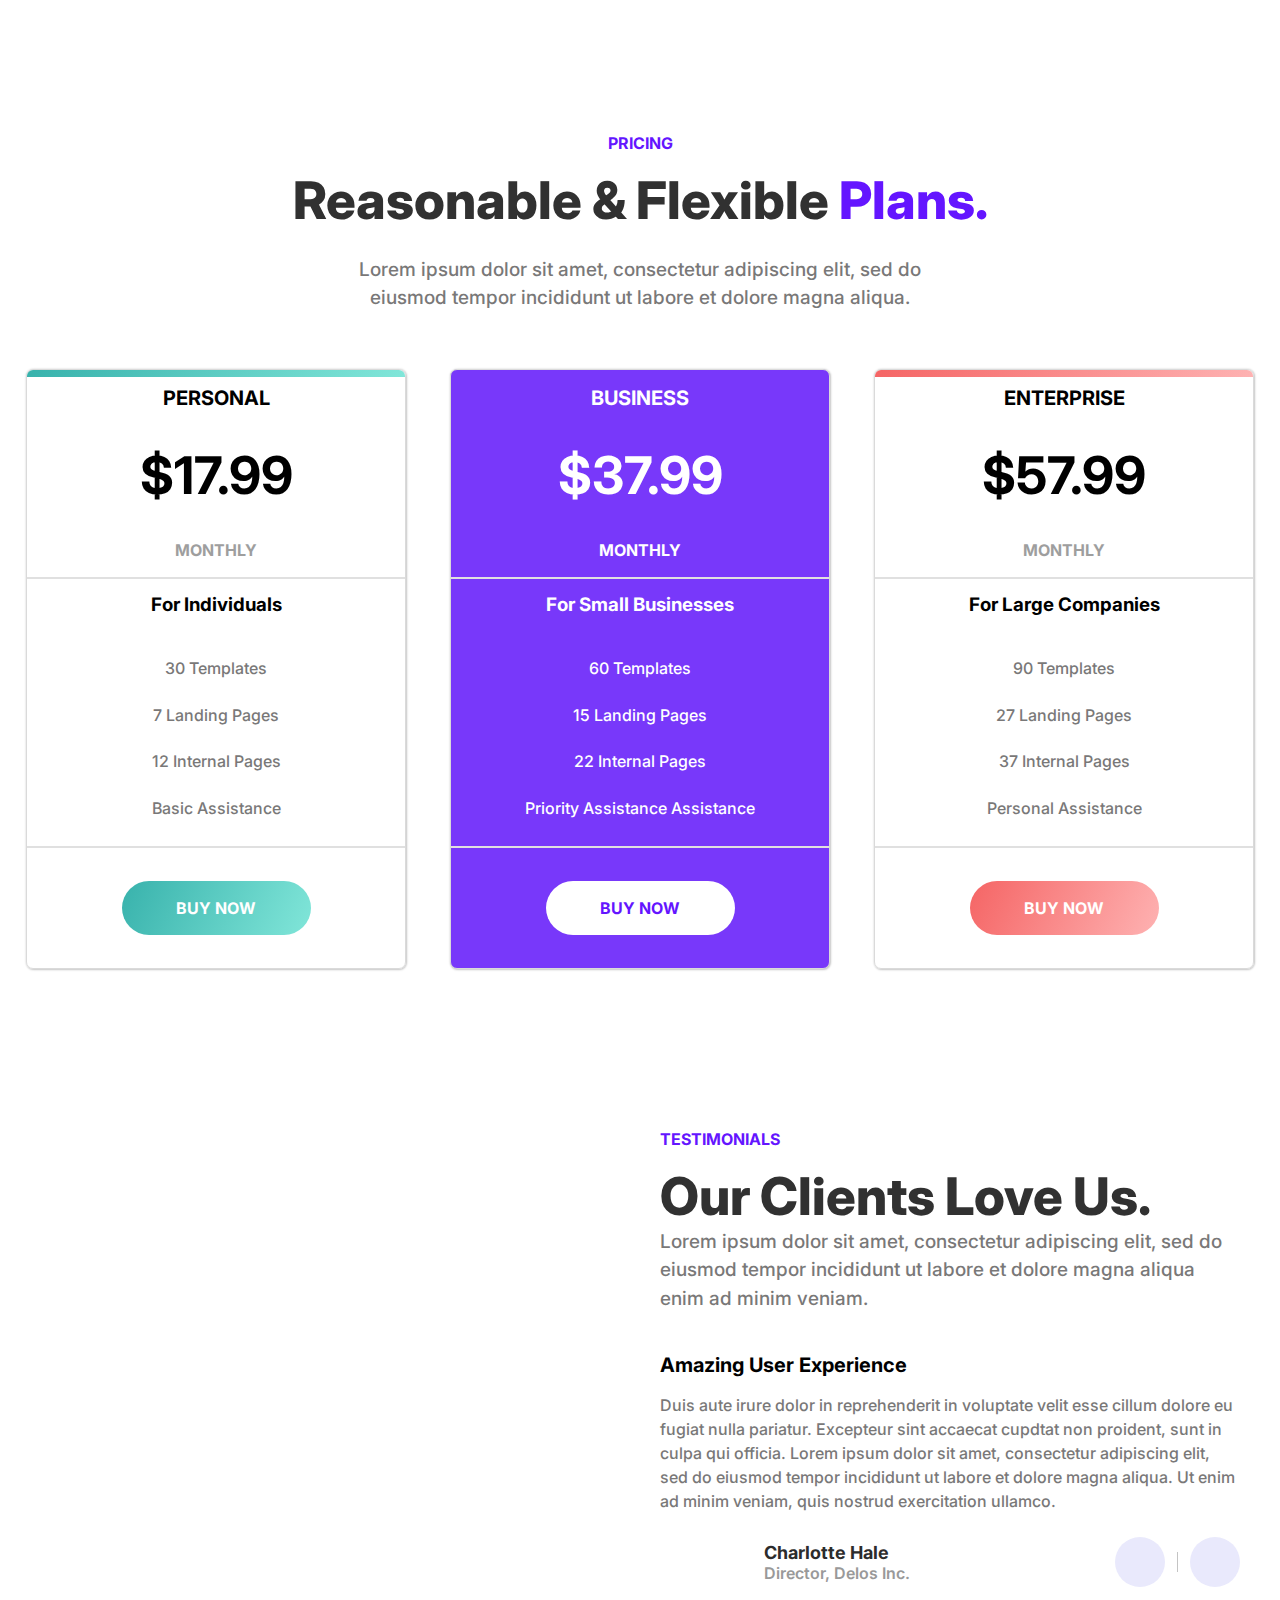
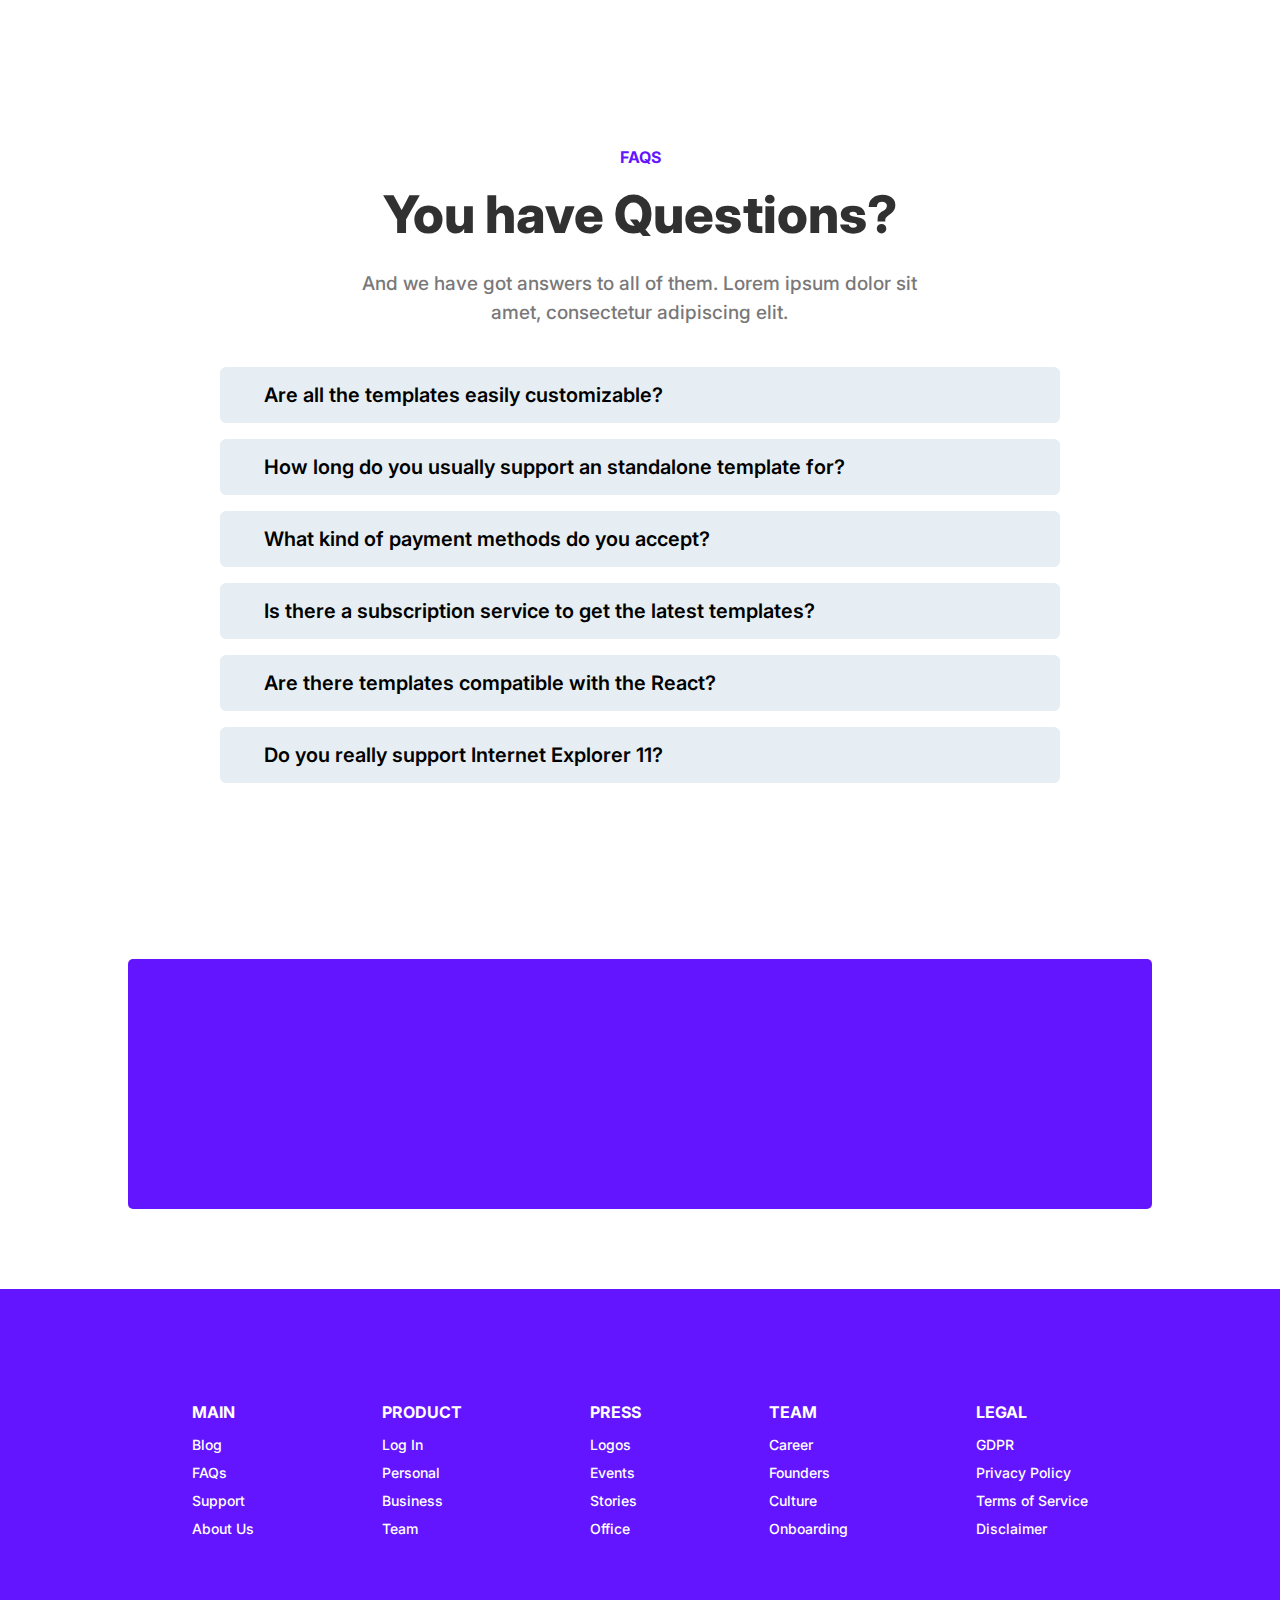
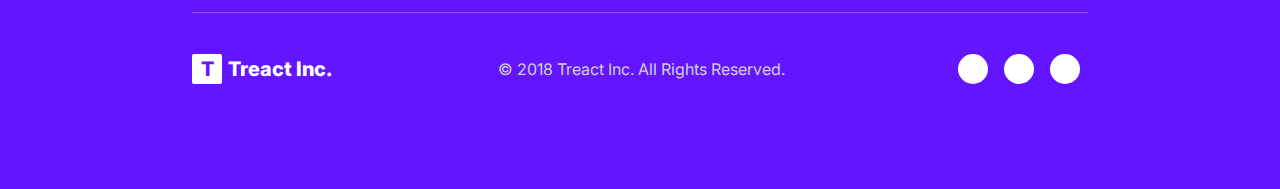
==== commit 59a80cc1: "10/13 version" ====
--- a/index.html
+++ b/index.html
@@ -11,334 +11,337 @@
     ></script>
   </head>
   <body>
-    <section id="header">
-      <div class="row">
-        <nav>
-          <div class="logo">
-            <div class="letter__t--wrapper">
-              <span class="letter_t">T</span>
-            </div>
-            <span>Treact</span>
-          </div>
-          <div class="links">
-            <ul class="generic__links">
-              <li>
-                <a href="">About</a>
-                <div class="link__underline"></div>
-              </li>
-              <li>
-                <a href="">Blog</a>
-                <div class="link__underline"></div>
-              </li>
-              <li>
-                <a href="">Pricing</a>
-                <div class="link__underline"></div>
-              </li>
-              <li>
-                <a href="">Contact Us</a>
-                <div class="link__underline"></div>
-              </li>
-            </ul>
-            <ul class="user__links">
-              <li class="user__link">
-                <a href="">Login</a>
-                <div class="link__underline"></div>
-              </li>
-              <button class="nav__signup--btn">Sign Up</button>
-            </ul>
-          </div>
-        </nav>
+    <main>
+      <section id="header">
+        <div class="row">
+          <nav>
+            <div class="logo">
+              <div class="letter__t--wrapper">
+                <span class="letter_t">T</span>
+              </div>
+              <span>Treact</span>
+            </div>
+            <div class="links">
+              <ul class="generic__links">
+                <li>
+                  <a href="">About</a>
+                  <div class="link__underline"></div>
+                </li>
+                <li>
+                  <a href="">Blog</a>
+                  <div class="link__underline"></div>
+                </li>
+                <li>
+                  <a href="">Pricing</a>
+                  <div class="link__underline"></div>
+                </li>
+                <li>
+                  <a href="">Contact Us</a>
+                  <div class="link__underline"></div>
+                </li>
+              </ul>
+              <ul class="user__links">
+                <li class="user__link">
+                  <a href="">Login</a>
+                  <div class="link__underline"></div>
+                </li>
+                <button class="nav__signup--btn">Sign Up</button>
+              </ul>
+            </div>
+          </nav>
+        </div>
+        <div class="row">
+          <div class="container">
+            <div class="header__description--container">
+              <div class="header__description">
+                <h2>
+                  Beautiful React Templates
+                  <span class="blue__text">for you.</span>
+                </h2>
+                <p>
+                  Our templates are easy to setup, understand and customize.
+                  Fully modular components with a variety of pages and
+                  components.
+                </p>
+                <div class="header__input--container">
+                  <input type="text" placeholder="Your E-mail Address" />
+                  <button>Get Started</button>
+                </div>
+                <div class="trusted__customers">
+                  <span>OUR TRUSTED CUSTOMERS</span>
+                  <figure>
+                    <img
+                      src="./assets/trustedCustomers.png"
+                      alt=""
+                      class="trusted__customers--img"
+                    />
+                  </figure>
+                </div>
+              </div>
+              <div class="header__img--wrapper">
+                <img
+                  src="./assets/undraw_winter_designer_a-2-m7.svg"
+                  alt=""
+                  class="header__img"
+                />
+              </div>
+            </div>
+          </div>
+        </div>
+      </section>
+      <section id="features">
         <div class="container">
-          <div class="header__description--container">
-            <div class="header__description">
-              <h2>
-                Beautiful React Templates
-                <span class="blue__text">for you.</span>
-              </h2>
-              <p>
-                Our templates are easy to setup, understand and customize. Fully
-                modular components with a variety of pages and components.
-              </p>
-              <div class="header__input--container">
-                <input type="text" placeholder="Your E-mail Address" />
-                <button>Get Started</button>
-              </div>
-              <div class="trusted__customers">
-                <span>OUR TRUSTED CUSTOMERS</span>
-                <figure>
+          <div class="row">
+            <div class="features__container">
+              <div class="features__description">
+                <h5 class="blue__text--stitle">FEATURES</h5>
+                <h1 class="section__title">
+                  We have Amazing <span class="blue__text">Service.</span>
+                </h1>
+                <p>
+                  Lorem ipsum dolor sit amet, consectetur adipiscing elit, sed
+                  do eiusmod tempor incididunt ut labore et dolore magna aliqua.
+                </p>
+              </div>
+              <ul class="services__list">
+                <li class="service">
+                  <div class="service__logo">
+                    <div class="service__logo--wrapper">
+                      <i class="fa-solid fa-shield-virus"></i>
+                    </div>
+                  </div>
+                  <div class="service__description">
+                    <h4 class="service__title">Secure</h4>
+                    <p class="service__text">
+                      We strictly only deal with vendors that provide top notch
+                      security.
+                    </p>
+                  </div>
+                </li>
+                <li class="service">
+                  <div class="service__logo">
+                    <div class="service__logo--wrapper">
+                      <i class="fa-solid fa-headphones"></i>
+                    </div>
+                  </div>
+                  <div class="service__description">
+                    <h4 class="service__title">24/7 Support</h4>
+                    <p class="service__text">
+                      We strictly only deal with vendors that provide top notch
+                      security.
+                    </p>
+                  </div>
+                </li>
+                <li class="service">
+                  <div class="service__logo">
+                    <div class="service__logo--wrapper">
+                      <i class="fa-solid fa-sliders"></i>
+                    </div>
+                  </div>
+                  <div class="service__description">
+                    <h4 class="service__title">Customizable</h4>
+                    <p class="service__text">
+                      We strictly only deal with vendors that provide top notch
+                      security.
+                    </p>
+                  </div>
+                </li>
+                <li class="service">
+                  <div class="service__logo">
+                    <div class="service__logo--wrapper">
+                      <i class="fa-solid fa-arrows-up-down-left-right"></i>
+                    </div>
+                  </div>
+                  <div class="service__description">
+                    <h4 class="service__title">Reliable</h4>
+                    <p class="service__text">
+                      We strictly only deal with vendors that provide top notch
+                      security.
+                    </p>
+                  </div>
+                </li>
+                <li class="service">
+                  <div class="service__logo">
+                    <div class="service__logo--wrapper">
+                      <i class="fa-solid fa-bolt"></i>
+                    </div>
+                  </div>
+                  <div class="service__description">
+                    <h4 class="service__title">Fast</h4>
+                    <p class="service__text">
+                      We strictly only deal with vendors that provide top notch
+                      security.
+                    </p>
+                  </div>
+                </li>
+                <li class="service">
+                  <div class="service__logo">
+                    <div class="service__logo--wrapper">
+                      <i class="fa-solid fa-person-breastfeeding"></i>
+                    </div>
+                  </div>
+                  <div class="service__description">
+                    <h4 class="service__title">Easy</h4>
+                    <p class="service__text">
+                      We strictly only deal with vendors that provide top notch
+                      security.
+                    </p>
+                  </div>
+                </li>
+              </ul>
+            </div>
+          </div>
+        </div>
+      </section>
+      <section id="quality__work">
+        <div class="container">
+          <div class="row">
+            <div class="quality__work--container">
+              <div class="quality__work--description">
+                <h5 class="blue__text--stitle">QUALITY WORK</h5>
+                <h1 class="section__title">
+                  Designed & Developed by
+                  <span class="blue__text">Professionals.</span>
+                </h1>
+                <p>
+                  Lorem ipsum dolor sit amet, consectetur adipiscing elit, sed
+                  do eiusmod tempor incididunt ut labore et dolore magna aliqua.
+                  Ut enim ad minim veniam, quis nostrud exercitation ullamco
+                  laboris nisi ut aliquip ex ea commodo consequat.
+                </p>
+                <button class="quality__work--btn">Learn More</button>
+              </div>
+              <div class="qualitywork__img--wrapper">
+                <img
+                  src="./assets/treactWebsite.png"
+                  alt=""
+                  class="quality__work--img"
+                />
+                <i
+                  class="fa-solid fa-arrow-up-right-dots"
+                  style="color: rgb(90, 79, 250)"
+                ></i>
+              </div>
+            </div>
+          </div>
+        </div>
+      </section>
+      <section id="steps">
+        <div class="container">
+          <div class="row">
+            <div class="steps__container">
+              <div class="steps__img--wrapper">
+                <img src="./assets/laptop.png" alt="" class="steps__img" />
+                <div class="steps__deco--wrapper">
                   <img
-                    src="./assets/trustedCustomers.png"
+                    src="./assets/hiroshima-metro-logo.png"
                     alt=""
-                    class="trusted__customers--img"
+                    class="steps__deco"
                   />
-                </figure>
-              </div>
-            </div>
-            <div class="header__img--wrapper">
-              <img
-                src="./assets/undraw_winter_designer_a-2-m7.svg"
-                alt=""
-                class="header__img"
-              />
-            </div>
-          </div>
-        </div>
-      </div>
-    </section>
-    <section id="features">
-      <div class="container">
-        <div class="row">
-          <div class="features__container">
-            <div class="features__description">
-              <h5 class="blue__text--stitle">FEATURES</h5>
-              <h1 class="section__title">
-                We have Amazing <span class="blue__text">Service.</span>
-              </h1>
-              <p>
-                Lorem ipsum dolor sit amet, consectetur adipiscing elit, sed do
-                eiusmod tempor incididunt ut labore et dolore magna aliqua.
-              </p>
-            </div>
-            <ul class="services__list">
-              <li class="service">
-                <div class="service__logo">
-                  <div class="service__logo--wrapper">
-                    <i class="fa-solid fa-shield-virus"></i>
-                  </div>
-                </div>
-                <div class="service__description">
-                  <h4 class="service__title">Secure</h4>
-                  <p class="service__text">
-                    We strictly only deal with vendors that provide top notch
-                    security.
-                  </p>
-                </div>
-              </li>
-              <li class="service">
-                <div class="service__logo">
-                  <div class="service__logo--wrapper">
-                    <i class="fa-solid fa-headphones"></i>
-                  </div>
-                </div>
-                <div class="service__description">
-                  <h4 class="service__title">24/7 Support</h4>
-                  <p class="service__text">
-                    We strictly only deal with vendors that provide top notch
-                    security.
-                  </p>
-                </div>
-              </li>
-              <li class="service">
-                <div class="service__logo">
-                  <div class="service__logo--wrapper">
-                    <i class="fa-solid fa-sliders"></i>
-                  </div>
-                </div>
-                <div class="service__description">
-                  <h4 class="service__title">Customizable</h4>
-                  <p class="service__text">
-                    We strictly only deal with vendors that provide top notch
-                    security.
-                  </p>
-                </div>
-              </li>
-              <li class="service">
-                <div class="service__logo">
-                  <div class="service__logo--wrapper">
-                    <i class="fa-solid fa-arrows-up-down-left-right"></i>
-                  </div>
-                </div>
-                <div class="service__description">
-                  <h4 class="service__title">Reliable</h4>
-                  <p class="service__text">
-                    We strictly only deal with vendors that provide top notch
-                    security.
-                  </p>
-                </div>
-              </li>
-              <li class="service">
-                <div class="service__logo">
-                  <div class="service__logo--wrapper">
-                    <i class="fa-solid fa-bolt"></i>
-                  </div>
-                </div>
-                <div class="service__description">
-                  <h4 class="service__title">Fast</h4>
-                  <p class="service__text">
-                    We strictly only deal with vendors that provide top notch
-                    security.
-                  </p>
-                </div>
-              </li>
-              <li class="service">
-                <div class="service__logo">
-                  <div class="service__logo--wrapper">
-                    <i class="fa-solid fa-person-breastfeeding"></i>
-                  </div>
-                </div>
-                <div class="service__description">
-                  <h4 class="service__title">Easy</h4>
-                  <p class="service__text">
-                    We strictly only deal with vendors that provide top notch
-                    security.
-                  </p>
-                </div>
-              </li>
-            </ul>
-          </div>
-        </div>
-      </div>
-    </section>
-    <section id="quality__work">
-      <div class="container">
-        <div class="row">
-          <div class="quality__work--container">
-            <div class="quality__work--description">
-              <h5 class="blue__text--stitle">QUALITY WORK</h5>
-              <h1 class="section__title">
-                Designed & Developed by
-                <span class="blue__text">Professionals</span>
-              </h1>
-              <p>
-                Lorem ipsum dolor sit amet, consectetur adipiscing elit, sed do
-                eiusmod tempor incididunt ut labore et dolore magna aliqua. Ut
-                enim ad minim veniam, quis nostrud exercitation ullamco laboris
-                nisi ut aliquip ex ea commodo consequat.
-              </p>
-              <button class="quality__work--btn">Learn More</button>
-            </div>
-            <div class="qualitywork__img--wrapper">
-              <img
-                src="./assets/treactWebsite.png"
-                alt=""
-                class="quality__work--img"
-              />
-              <i
-                class="fa-solid fa-arrow-up-right-dots"
-                style="color: rgb(90, 79, 250)"
-              ></i>
-            </div>
-          </div>
-        </div>
-      </div>
-    </section>
-    <section id="steps">
-      <div class="container">
-        <div class="row">
-          <div class="steps__container">
-            <div class="steps__img--wrapper">
-              <img src="./assets/laptop.png" alt="" class="steps__img" />
-              <div class="steps__deco--wrapper">
-                <img
-                  src="./assets/hiroshima-metro-logo.png"
-                  alt=""
-                  class="steps__deco"
-                />
-              </div>
-            </div>
-            <div class="steps__description">
-              <h5 class="blue__text--stitle">STEPS</h5>
-              <h1 class="section__title">
-                Easy to Get <span class="blue__text">Started.</span>
-              </h1>
-              <ul class="steps__list">
-                <li class="step">
-                  <div class="step__number">
-                    <span>01</span>
-                  </div>
-                  <div class="step__description">
-                    <span class="step__title">Register</span>
-                    <p>Create an account with us using Google or Facebook.</p>
-                  </div>
-                </li>
-                <li class="step">
-                  <div class="step__number step__23--margin">
-                    <span>02</span>
-                  </div>
-                  <div class="step__description">
-                    <span class="step__title">Download</span>
-                    <p>
-                      Browse and Download the template that you like from the
-                      marketplace.
-                    </p>
-                  </div>
-                </li>
-                <li class="step">
-                  <div class="step__number step__23--margin">
-                    <span>03</span>
-                  </div>
-                  <div class="step__description">
-                    <span class="step__title">Run</span>
-                    <p>
-                      Follow the instructions to setup and customize the
-                      template to your needs.
-                    </p>
-                  </div>
-                </li>
-              </ul>
-            </div>
-          </div>
-        </div>
-      </div>
-    </section>
-    <section id="values">
-      <div class="container">
-        <div class="row">
-          <div class="values__container">
-            <div class="values__description">
-              <h5 class="blue__text--stitle">VALUES</h5>
-              <h1 class="section__title">
-                We Always Abide by Our
-                <span class="blue__text">Principles.</span>
-              </h1>
-              <p>
-                Lorem ipsum dolor sit amet, consectetur adipiscing elit, sed do
-                eiusmod tempor incididunt ut labore et dolore magna aliqua. Ut
-                enim ad minim veniam, quis nostrud exercitation ullamco laboris
-                nisi ut aliquip ex ea commodo consequat.
-              </p>
-              <div class="principles">
-                <div class="affordable">
-                  <div class="principle__icontitle">
-                    <div class="principle__icon1">
-                      <i class="fa-solid fa-dollar-sign"></i>
-                    </div>
-                    <div class="principle__title">Affordable</div>
-                  </div>
-                  <div class="principle__para">
-                    <p>
-                      We promise to offer you the best rate we can - at par with
-                      the industry standard.
-                    </p>
-                  </div>
-                </div>
-                <div class="professionalism">
-                  <div class="principle__icontitle">
-                    <div class="principle__icon2">
-                      <i class="fa-solid fa-briefcase"></i>
-                    </div>
-                    <div class="principle__title">Professionalism</div>
-                  </div>
-                  <div class="principle__para">
-                    <p>
-                      We assure you that our templates are designed and created
-                      by professional designers.
-                    </p>
-                  </div>
-                </div>
-              </div>
-              <button class="learn__more--btn">Learn More</button>
-            </div>
-            <div class="values__img--container">
-              <img src="./assets/tablet.svg" alt="" class="values__img" />
-            </div>
-          </div>
-        </div>
-      </div>
-    </section>
-    <section id="pricing">
-      <div class="container">
-        <div class="row">
+                </div>
+              </div>
+              <div class="steps__description">
+                <h5 class="blue__text--stitle">STEPS</h5>
+                <h1 class="section__title">
+                  Easy to Get <span class="blue__text">Started.</span>
+                </h1>
+                <ul class="steps__list">
+                  <li class="step">
+                    <div class="step__number">
+                      <span>01</span>
+                    </div>
+                    <div class="step__description">
+                      <span class="step__title">Register</span>
+                      <p>Create an account with us using Google or Facebook.</p>
+                    </div>
+                  </li>
+                  <li class="step">
+                    <div class="step__number step__23--margin">
+                      <span>02</span>
+                    </div>
+                    <div class="step__description">
+                      <span class="step__title">Download</span>
+                      <p>
+                        Browse and Download the template that you like from the
+                        marketplace.
+                      </p>
+                    </div>
+                  </li>
+                  <li class="step">
+                    <div class="step__number step__23--margin">
+                      <span>03</span>
+                    </div>
+                    <div class="step__description">
+                      <span class="step__title">Run</span>
+                      <p>
+                        Follow the instructions to setup and customize the
+                        template to your needs.
+                      </p>
+                    </div>
+                  </li>
+                </ul>
+              </div>
+            </div>
+          </div>
+        </div>
+      </section>
+      <section id="values">
+        <div class="container">
+          <div class="row">
+            <div class="values__container">
+              <div class="values__description">
+                <h5 class="blue__text--stitle">VALUES</h5>
+                <h1 class="section__title">
+                  We Always Abide by Our
+                  <span class="blue__text">Principles.</span>
+                </h1>
+                <p>
+                  Lorem ipsum dolor sit amet, consectetur adipiscing elit, sed
+                  do eiusmod tempor incididunt ut labore et dolore magna aliqua.
+                  Ut enim ad minim veniam, quis nostrud exercitation ullamco
+                  laboris nisi ut aliquip ex ea commodo consequat.
+                </p>
+                <div class="principles">
+                  <div class="affordable">
+                    <div class="principle__icontitle">
+                      <div class="principle__icon1">
+                        <i class="fa-solid fa-dollar-sign"></i>
+                      </div>
+                      <div class="principle__title">Affordable</div>
+                    </div>
+                    <div class="principle__para">
+                      <p>
+                        We promise to offer you the best rate we can - at par
+                        with the industry standard.
+                      </p>
+                    </div>
+                  </div>
+                  <div class="professionalism">
+                    <div class="principle__icontitle">
+                      <div class="principle__icon2">
+                        <i class="fa-solid fa-briefcase"></i>
+                      </div>
+                      <div class="principle__title">Professionalism</div>
+                    </div>
+                    <div class="principle__para">
+                      <p>
+                        We assure you that our templates are designed and
+                        created by professional designers.
+                      </p>
+                    </div>
+                  </div>
+                </div>
+                <button class="learn__more--btn">Learn More</button>
+              </div>
+              <div class="values__img--container">
+                <img src="./assets/tablet.svg" alt="" class="values__img" />
+              </div>
+            </div>
+          </div>
+        </div>
+      </section>
+      <section id="pricing">
+        <div class="container">
           <div class="pricing__container">
             <div class="pricing__description">
               <h5 class="blue__text--stitle">PRICING</h5>
@@ -413,28 +416,306 @@
             </div>
           </div>
         </div>
+      </section>
+      <section id="testimonials">
+        <div class="container">
+          <div class="row">
+            <div class="testimonials__container">
+              <div class="testimonials__img--wrapper">
+                <img
+                  src="./assets/testimonials.svg"
+                  alt=""
+                  class="testimonials__img"
+                />
+              </div>
+              <div class="testimonials__description">
+                <h5 class="blue__text--stitle">TESTIMONIALS</h5>
+                <h1 class="section__title">Our Clients Love Us.</h1>
+                <p>
+                  Lorem ipsum dolor sit amet, consectetur adipiscing elit, sed
+                  do eiusmod tempor incididunt ut labore et dolore magna aliqua
+                  enim ad minim veniam.
+                </p>
+                <div class="review">
+                  <div class="stars">
+                    <i
+                      class="fa-solid fa-star"
+                      style="color: rgba(231, 228, 11, 0.795)"
+                    ></i>
+                    <i
+                      class="fa-solid fa-star"
+                      style="color: rgba(231, 228, 11, 0.795)"
+                    ></i>
+                    <i
+                      class="fa-solid fa-star"
+                      style="color: rgba(231, 228, 11, 0.795)"
+                    ></i>
+                    <i
+                      class="fa-solid fa-star"
+                      style="color: rgba(231, 228, 11, 0.795)"
+                    ></i>
+                    <i
+                      class="fa-solid fa-star"
+                      style="color: rgba(231, 228, 11, 0.795)"
+                    ></i>
+                  </div>
+                  <h3>Amazing User Experience</h3>
+                  <p class="review__para">
+                    Duis aute irure dolor in reprehenderit in voluptate velit
+                    esse cillum dolore eu fugiat nulla pariatur. Excepteur sint
+                    accaecat cupdtat non proident, sunt in culpa qui officia.
+                    Lorem ipsum dolor sit amet, consectetur adipiscing elit, sed
+                    do eiusmod tempor incididunt ut labore et dolore magna
+                    aliqua. Ut enim ad minim veniam, quis nostrud exercitation
+                    ullamco.
+                  </p>
+                  <div class="user__profile--arrows">
+                    <div class="user__info">
+                      <div class="user__picture--wrapper">
+                        <img
+                          src="./assets/testimonial--person.avif"
+                          alt=""
+                          class="review__user--img"
+                        />
+                      </div>
+                      <div class="user__name--position">
+                        <span class="user__name">Charlotte Hale</span>
+                        <span class="user__position">Director, Delos Inc.</span>
+                      </div>
+                    </div>
+                    <div class="arrows">
+                      <div class="arrow__wrapper">
+                        <i
+                          class="fa-solid fa-arrow-left"
+                          style="color: rgb(100 21 255)"
+                        ></i>
+                      </div>
+                      <div class="arrow__border"></div>
+                      <div class="arrow__wrapper">
+                        <i
+                          class="fa-solid fa-arrow-right"
+                          style="color: rgb(100 21 255)"
+                        ></i>
+                      </div>
+                    </div>
+                  </div>
+                </div>
+              </div>
+            </div>
+          </div>
+        </div>
+      </section>
+      <section id="faqs">
+        <div class="container">
+          <div class="row">
+            <div class="faqs__container">
+              <div class="faqs__description">
+                <h5 class="blue__text--stitle">FAQS</h5>
+                <h1 class="section__title">You have Questions?</h1>
+                <p>
+                  And we have got answers to all of them. Lorem ipsum dolor sit
+                  amet, consectetur adipiscing elit.
+                </p>
+              </div>
+              <div class="questions">
+                <ul class="question__list">
+                  <li class="question">
+                    <span class="question__text"
+                      >Are all the templates easily customizable?</span
+                    ><i class="fa-solid fa-chevron-down"></i>
+                  </li>
+                  <li class="question">
+                    <span class="question__text"
+                      >How long do you usually support an standalone template
+                      for?</span
+                    ><i class="fa-solid fa-chevron-down"></i>
+                  </li>
+                  <li class="question">
+                    <span class="question__text"
+                      >What kind of payment methods do you accept?</span
+                    ><i class="fa-solid fa-chevron-down"></i>
+                  </li>
+                  <li class="question">
+                    <span class="question__text"
+                      >Is there a subscription service to get the latest
+                      templates?</span
+                    ><i class="fa-solid fa-chevron-down"></i>
+                  </li>
+                  <li class="question">
+                    <span class="question__text"
+                      >Are there templates compatible with the React?</span
+                    ><i class="fa-solid fa-chevron-down"></i>
+                  </li>
+                  <li class="question">
+                    <span class="question__text"
+                      >Do you really support Internet Explorer 11?</span
+                    ><i class="fa-solid fa-chevron-down"></i>
+                  </li>
+                </ul>
+              </div>
+            </div>
+          </div>
+        </div>
+      </section>
+      <section id="getstarted--contact">
+        <div class="getstarted__contact--container">
+          <i
+            class="fa-solid fa-circle circle_1"
+            style="color: rgb(82, 25, 194)"
+          ></i
+          ><i
+            class="fa-solid fa-circle circle_2"
+            style="color: rgb(82, 25, 194)"
+          ></i>
+        </div>
+      </section>
+    </main>
+    <footer>
+      <div class="footer__container">
+        <div class="footer__lists">
+          <div class="footer__list--container">
+            <span class="footer__list--title">MAIN</span>
+            <ul class="footer__list">
+              <li>
+                <a href="" class="footer__link">Blog</a>
+                <div class="footer__underline"></div>
+              </li>
+              <li>
+                <a href="" class="footer__link">FAQs</a>
+                <div class="footer__underline"></div>
+              </li>
+              <li>
+                <a href="" class="footer__link">Support</a>
+                <div class="footer__underline"></div>
+              </li>
+              <li>
+                <a href="" class="footer__link">About Us</a>
+                <div class="footer__underline"></div>
+              </li>
+            </ul>
+          </div>
+          <div class="footer__list--container">
+            <span class="footer__list--title">PRODUCT</span>
+            <ul class="footer__list">
+              <li>
+                <a href="" class="footer__link">Log In</a>
+                <div class="footer__underline"></div>
+              </li>
+              <li>
+                <a href="" class="footer__link">Personal</a>
+                <div class="footer__underline"></div>
+              </li>
+              <li>
+                <a href="" class="footer__link">Business</a>
+                <div class="footer__underline"></div>
+              </li>
+              <li>
+                <a href="" class="footer__link">Team</a>
+                <div class="footer__underline"></div>
+              </li>
+            </ul>
+          </div>
+          <div class="footer__list--container">
+            <span class="footer__list--title">PRESS</span>
+            <ul class="footer__list">
+              <li>
+                <a href="" class="footer__link">Logos</a>
+                <div class="footer__underline"></div>
+              </li>
+              <li>
+                <a href="" class="footer__link">Events</a>
+                <div class="footer__underline"></div>
+              </li>
+              <li>
+                <a href="" class="footer__link">Stories</a>
+                <div class="footer__underline"></div>
+              </li>
+              <li>
+                <a href="" class="footer__link">Office</a>
+                <div class="footer__underline"></div>
+              </li>
+            </ul>
+          </div>
+          <div class="footer__list--container">
+            <span class="footer__list--title">TEAM</span>
+            <ul class="footer__list">
+              <li>
+                <a href="" class="footer__link">Career</a>
+                <div class="footer__underline"></div>
+              </li>
+              <li>
+                <a href="" class="footer__link">Founders</a>
+                <div class="footer__underline"></div>
+              </li>
+              <li>
+                <a href="" class="footer__link">Culture</a>
+                <div class="footer__underline"></div>
+              </li>
+              <li>
+                <a href="" class="footer__link">Onboarding</a>
+                <div class="footer__underline"></div>
+              </li>
+            </ul>
+          </div>
+          <div class="footer__list--container">
+            <span class="footer__list--title">LEGAL</span>
+            <ul class="footer__list">
+              <li>
+                <a href="" class="footer__link">GDPR</a>
+                <div class="footer__underline"></div>
+              </li>
+              <li>
+                <a href="" class="footer__link">Privacy Policy</a>
+                <div class="footer__underline"></div>
+              </li>
+              <li>
+                <a href="" class="footer__link">Terms of Service</a>
+                <div class="footer__underline"></div>
+              </li>
+              <li>
+                <a href="" class="footer__link">Disclaimer</a>
+                <div class="footer__underline"></div>
+              </li>
+            </ul>
+          </div>
+        </div>
+        <div class="treact__info">
+          <div class="treact__logo">
+            <div class="letter_t--wrapper">
+              <span class="letter_T--treact">T</span>
+            </div>
+            <span class="treact__text">Treact Inc.</span>
+          </div>
+          <div class="company__copyright">
+            <span>© 2018 Treact Inc. All Rights Reserved.</span>
+          </div>
+          <div class="social__media">
+            <div class="social__icon--wrapper">
+              <a href="">
+                <i class="fa-brands fa-facebook-f"></i>
+              </a>
+            </div>
+            <div class="social__icon--wrapper">
+              <a href="">
+                <i class="fa-brands fa-twitter"></i>
+              </a>
+            </div>
+            <div class="social__icon--wrapper">
+              <a href="">
+                <i class="fa-brands fa-youtube"></i>
+              </a>
+            </div>
+          </div>
+        </div>
+        <div
+          class="fa-solid fa-circle fa-circle3"
+          style="color: rgb(82, 25, 194)"
+        ></div>
+        <div
+          class="fa-solid fa-circle fa-circle4"
+          style="color: rgb(82, 25, 194)"
+        ></div>
       </div>
-    </section>
-    <section id="testimonials">
-      <div class="container">
-        <div class="row">
-          <div class="testimonials__container">
-            <div class="testimonials__img--wrapper">
-              <img src="" alt="" class="testimonials__img" />
-            </div>
-            <div class="testimonials__description">
-              <h5 class="blue__text--stitle"></h5>
-              <h1 class="section__title"></h1>
-              <p></p>
-              <div class="review">
-                <div class="stars"></div>
-                <h3></h3>
-                <p class="review"></p>
-              </div>
-            </div>
-          </div>
-        </div>
-      </div>
-    </section>
+    </footer>
   </body>
 </html>
--- a/style.css
+++ b/style.css
@@ -117,12 +117,13 @@
   position: absolute;
   background-color: transparent;
   height: 2px;
-  width: 100%;
+  width: 0;
   transition: all ease 300ms;
 }
 
 .generic__links a:hover + .link__underline,
 .user__links a:hover + .link__underline {
+  width: 100%;
   background-color: #6415ff;
 }
 
@@ -306,6 +307,7 @@
   display: flex;
   height: 400px;
   align-items: center;
+  margin: 0 24px;
 }
 
 .quality__work--description {
@@ -370,6 +372,8 @@
 .steps__container {
   display: flex;
   justify-content: space-between;
+  align-items: center;
+  margin: 0 24px;
 }
 
 .steps__img--wrapper {
@@ -379,16 +383,15 @@
 
 .steps__img {
   width: 100%;
-  border: 1px solid gray;
 }
 
 .steps__deco--wrapper {
   position: absolute;
   width: 200px;
   height: 200px;
-  bottom: 0;
+  bottom: -100px;
   right: 50%;
-  transform: translate(50%, -15%);
+  transform: translate(50%);
   z-index: -1;
 }
 
@@ -448,6 +451,7 @@
 /* VALUES  */
 .values__container {
   display: flex;
+  margin: 0 24px;
 }
 
 .values__description {
@@ -753,3 +757,468 @@
   cursor: pointer;
   box-shadow: 0 2px 10px 1px rgb(172, 171, 171);
 }
+
+.testimonials__container {
+  display: flex;
+}
+
+.testimonials__img--wrapper {
+  width: 50%;
+}
+
+.testimonials__img {
+  width: 100%;
+}
+
+.testimonials__description {
+  margin-left: 40px;
+  width: 50%;
+}
+
+.testimonials__description p {
+  font-weight: 500;
+  font-size: 19px;
+  color: #797878;
+  line-height: 1.5;
+  margin-bottom: 24px;
+}
+
+.review {
+  display: flex;
+  flex-direction: column;
+}
+
+.stars {
+  margin-bottom: 16px;
+}
+
+.review h3 {
+  font-size: 20px;
+  font-weight: 700;
+  margin-bottom: 16px;
+}
+
+.review p {
+  font-size: 16px;
+}
+
+.user__profile--arrows {
+  display: flex;
+  justify-content: space-between;
+  align-items: center;
+}
+
+.user__info {
+  display: flex;
+  align-items: center;
+}
+
+.user__picture--wrapper {
+  width: 80px;
+  display: flex;
+  align-items: center;
+  justify-content: center;
+  overflow: hidden;
+  border-radius: 50px;
+  margin-right: 24px;
+}
+
+.review__user--img {
+  width: 100%;
+  transform: scale(1.2) translate(-1px, 5px);
+}
+
+.user__name--position {
+  display: flex;
+  flex-direction: column;
+}
+
+.user__name {
+  font-size: 18px;
+  font-weight: 700;
+  color: rgb(44, 44, 44);
+}
+
+.user__position {
+  font-size: 16px;
+  font-weight: 600;
+  color: rgb(153, 153, 153);
+}
+
+.arrows {
+  display: flex;
+  justify-content: space-between;
+  align-items: center;
+}
+
+.arrow__wrapper {
+  display: flex;
+  justify-content: center;
+  align-items: center;
+  width: 50px;
+  height: 50px;
+  background-color: rgb(233, 233, 252);
+  border-radius: 50px;
+  transition: all ease 200ms;
+}
+
+.arrow__wrapper:hover {
+  background-color: rgb(211, 211, 255);
+  cursor: pointer;
+}
+
+.arrow__border {
+  background-color: rgb(196, 196, 196);
+  height: 20px;
+  width: 1px;
+  margin: 0 12px;
+}
+
+/* FAQS */
+.faqs__container {
+  display: flex;
+  align-items: center;
+  flex-direction: column;
+}
+
+.faqs__description {
+  display: flex;
+  flex-direction: column;
+  align-items: center;
+}
+
+.faqs__description h1 {
+  margin-bottom: 24px;
+}
+
+.faqs__description p {
+  width: 70%;
+  line-height: 1.5;
+  font-size: 19px;
+  font-weight: 500;
+  text-align: center;
+  color: #797878;
+  margin-bottom: 24px;
+}
+
+.question__list {
+  list-style-type: none;
+}
+
+.questions {
+  width: 70%;
+}
+
+.question {
+  width: 100%;
+  background-color: rgb(230, 238, 243);
+  padding: 16px 44px;
+  margin: 16px 0;
+  position: relative;
+  display: flex;
+  align-items: center;
+  border-radius: 6px;
+  font-weight: 600;
+  transition: all ease 200ms;
+}
+
+.question:hover {
+  background-color: rgb(216, 221, 224);
+  cursor: pointer;
+}
+
+.question span {
+  font-size: 20px;
+}
+
+.fa-chevron-down {
+  position: absolute;
+  right: 44px;
+}
+
+/* GETSTARTED  */
+
+#getstarted--contact {
+  padding: 80px 0;
+}
+
+.getstarted__contact--container {
+  position: relative;
+  margin: 0 auto;
+  height: 250px;
+  width: 80%;
+  background-color: #6415ff;
+  border-radius: 5px;
+  overflow: hidden;
+}
+
+.circle_1 {
+  position: absolute;
+  font-size: 160px;
+  left: 0;
+  bottom: 0;
+  transform: translate(-30%, 20%);
+}
+
+.circle_2 {
+  position: absolute;
+  font-size: 160px;
+  right: 0;
+  top: 0;
+  transform: translate(35%, -70%);
+}
+
+/* FOOTER  */
+.footer__container {
+  position: relative;
+  width: 100%;
+  height: 500px;
+  background-color: #6415ff;
+  display: flex;
+  align-items: center;
+  justify-content: center;
+  flex-direction: column;
+  overflow: hidden;
+  padding: 88px 0;
+}
+
+.footer__lists {
+  width: 70%;
+  height: 50%;
+  display: flex;
+  z-index: 1;
+  justify-content: space-between;
+}
+
+.footer__list--title {
+  font-size: 16px;
+  font-weight: 700;
+  color: white;
+  padding-bottom: 12px;
+}
+
+.footer__list {
+  margin-top: 12px;
+}
+
+.footer__list {
+  display: flex;
+  flex-direction: column;
+  justify-content: space-between;
+  align-items: start;
+}
+
+.footer__list li {
+  list-style-type: none;
+  margin-bottom: 8px;
+  position: relative;
+}
+
+.footer__link {
+  text-decoration: none;
+  color: white;
+  font-size: 14px;
+  font-weight: 500;
+}
+
+.footer__underline {
+  position: absolute;
+  background-color: transparent;
+  height: 2px;
+  width: 0;
+  transition: all ease 300ms;
+}
+
+.footer__link:hover + .footer__underline {
+  width: 100%;
+  background-color: white;
+}
+
+.treact__info {
+  height: 20%;
+  width: 70%;
+  display: flex;
+  justify-content: space-between;
+  align-items: center;
+  margin-top: 48px;
+  border-top: 1px solid rgb(143, 87, 247);
+  padding-top: 48px;
+}
+
+.treact__logo {
+  display: flex;
+  align-items: center;
+}
+
+.letter_t--wrapper {
+  display: flex;
+  justify-content: center;
+  align-items: center;
+  background-color: white;
+  height: 30px;
+  width: 30px;
+  margin-right: 6px;
+  border-radius: 2px;
+}
+
+.letter_T--treact {
+  font-size: 20px;
+  font-weight: 800;
+  color: #6415ff;
+}
+
+.treact__text {
+  font-size: 20px;
+  font-weight: 800;
+  color: white;
+}
+
+.company__copyright {
+  color: rgb(209, 208, 208);
+}
+
+.social__media {
+  display: flex;
+}
+
+.social__icon--wrapper {
+  margin: 0 8px;
+  display: flex;
+  justify-content: center;
+  align-items: center;
+  height: 30px;
+  width: 30px;
+  background-color: white;
+  border-radius: 50px;
+}
+
+.fa-facebook-f,
+.fa-twitter,
+.fa-youtube {
+  font-size: 14px;
+}
+
+.fa-circle3 {
+  position: absolute;
+  bottom: 0;
+  right: 0;
+  font-size: 240px;
+  transform: translate(40%, 40%);
+}
+
+.fa-circle4 {
+  position: absolute;
+  top: 0;
+  left: 0;
+  font-size: 240px;
+  transform: translate(-30%, -20%);
+}
+
+@media (max-width: 1023px) {
+  .links {
+    display: none;
+  }
+
+  .header__description--container {
+    flex-direction: column;
+    align-items: center;
+  }
+
+  .header__description {
+    align-items: center;
+    width: 60%;
+  }
+
+  .header__description h2 {
+    text-align: center;
+    font-size: 30px;
+  }
+
+  .header__description p {
+    text-align: center;
+    font-size: 16px;
+  }
+
+  .trusted__customers {
+    width: 100%;
+    display: flex;
+    flex-direction: column;
+    align-items: center;
+  }
+
+  .trusted__customers figure {
+    overflow: hidden;
+    width: auto;
+  }
+
+  .trusted__customers img {
+    width: auto;
+    transform: scale(0.5);
+  }
+
+  .header__img--wrapper {
+    margin-top: 32px;
+  }
+
+  .features__description p {
+    font-size: 16px;
+  }
+
+  .services__list {
+    width: 70%;
+  }
+
+  .service {
+    width: calc(100% / 2);
+  }
+
+  .service__text {
+    width: 100%;
+  }
+
+  #quality__work .section__title {
+    font-size: 36px;
+  }
+
+  .quality__work--description p {
+    font-size: 16px;
+  }
+
+  .quality__work--btn {
+    padding: 14px 32px;
+  }
+
+  .values__container {
+    align-items: center;
+  }
+
+  .principles {
+    flex-direction: column;
+  }
+
+  .learn__more--btn {
+    padding: 14px 32px;
+  }
+
+  .steps__description {
+    padding: 0 24px;
+  }
+
+  .steps__description h1 {
+    font-size: 36px;
+  }
+
+  .plans__container {
+    justify-content: center;
+    flex-wrap: wrap;
+    width: 50%;
+  }
+
+  .business__plan {
+    margin: 48px 0;
+  }
+
+  .testimonials__container {
+    margin: 0 24px;
+  }
+}
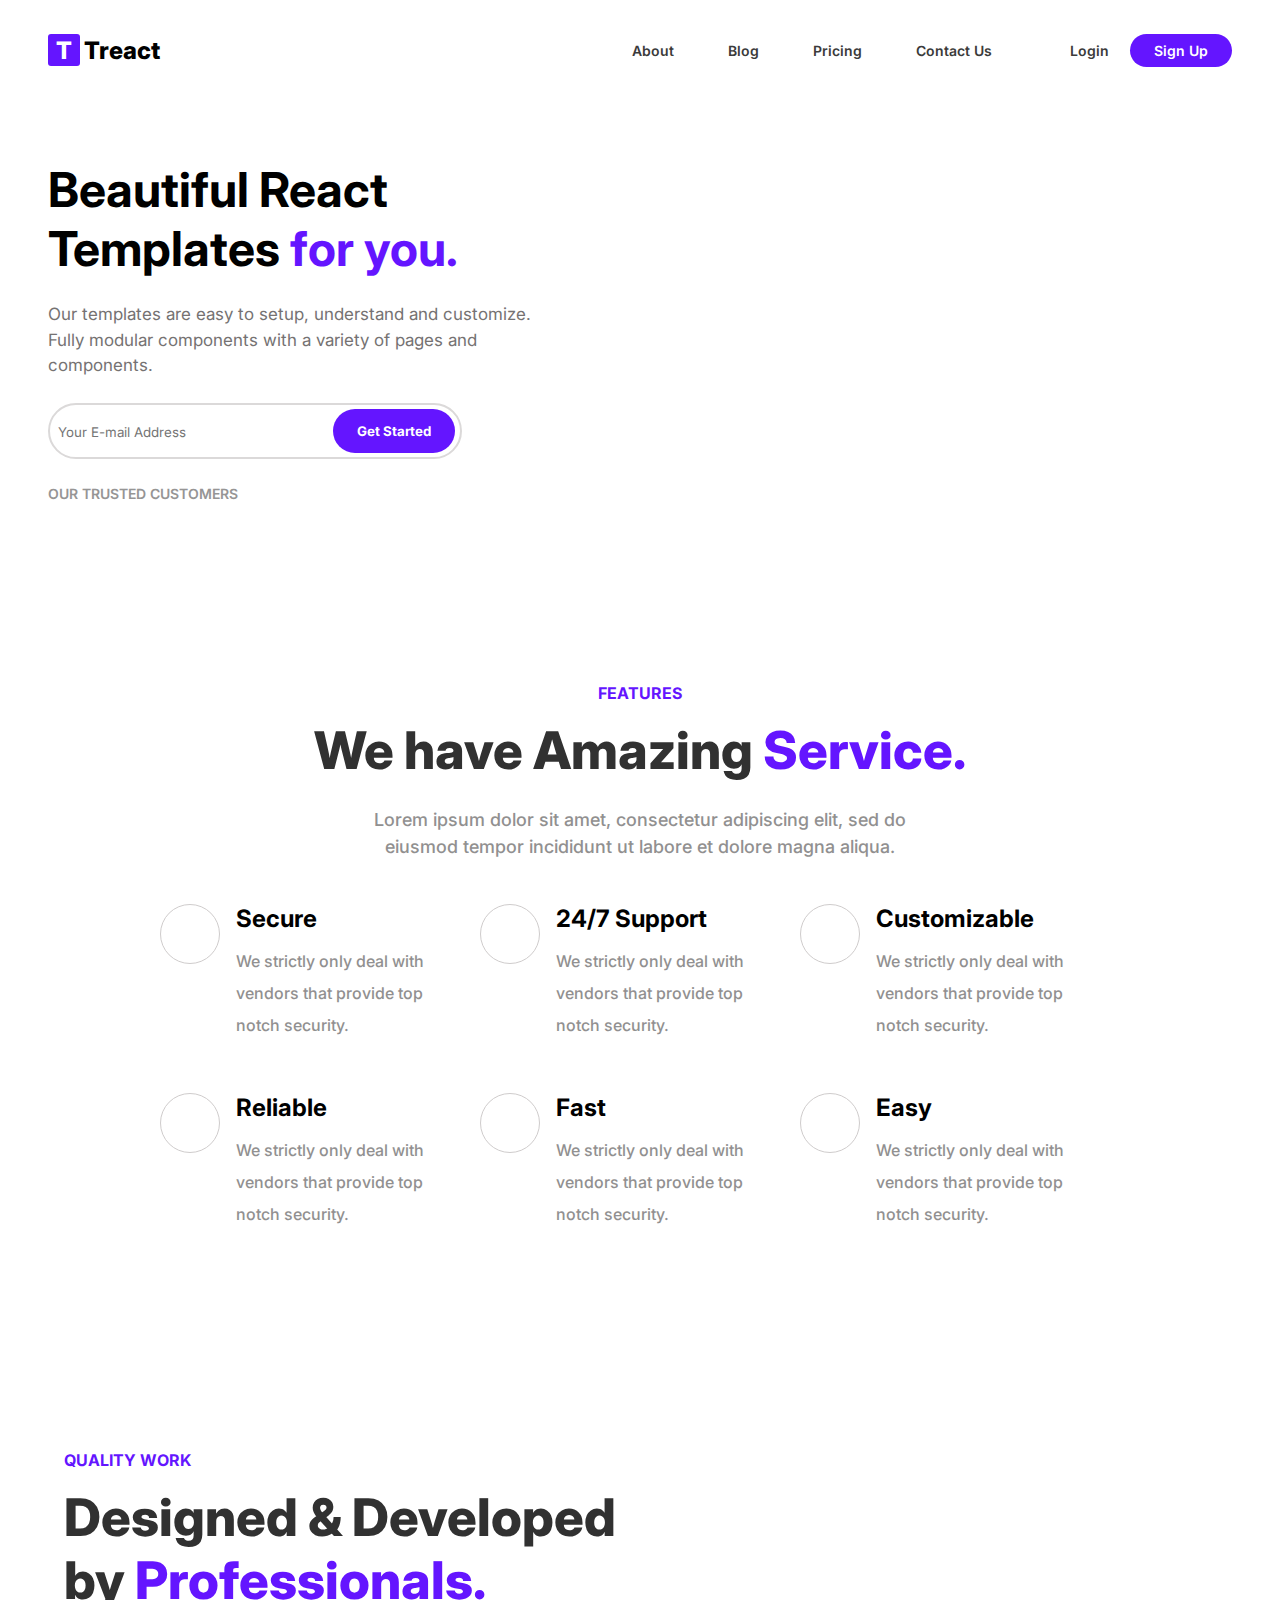
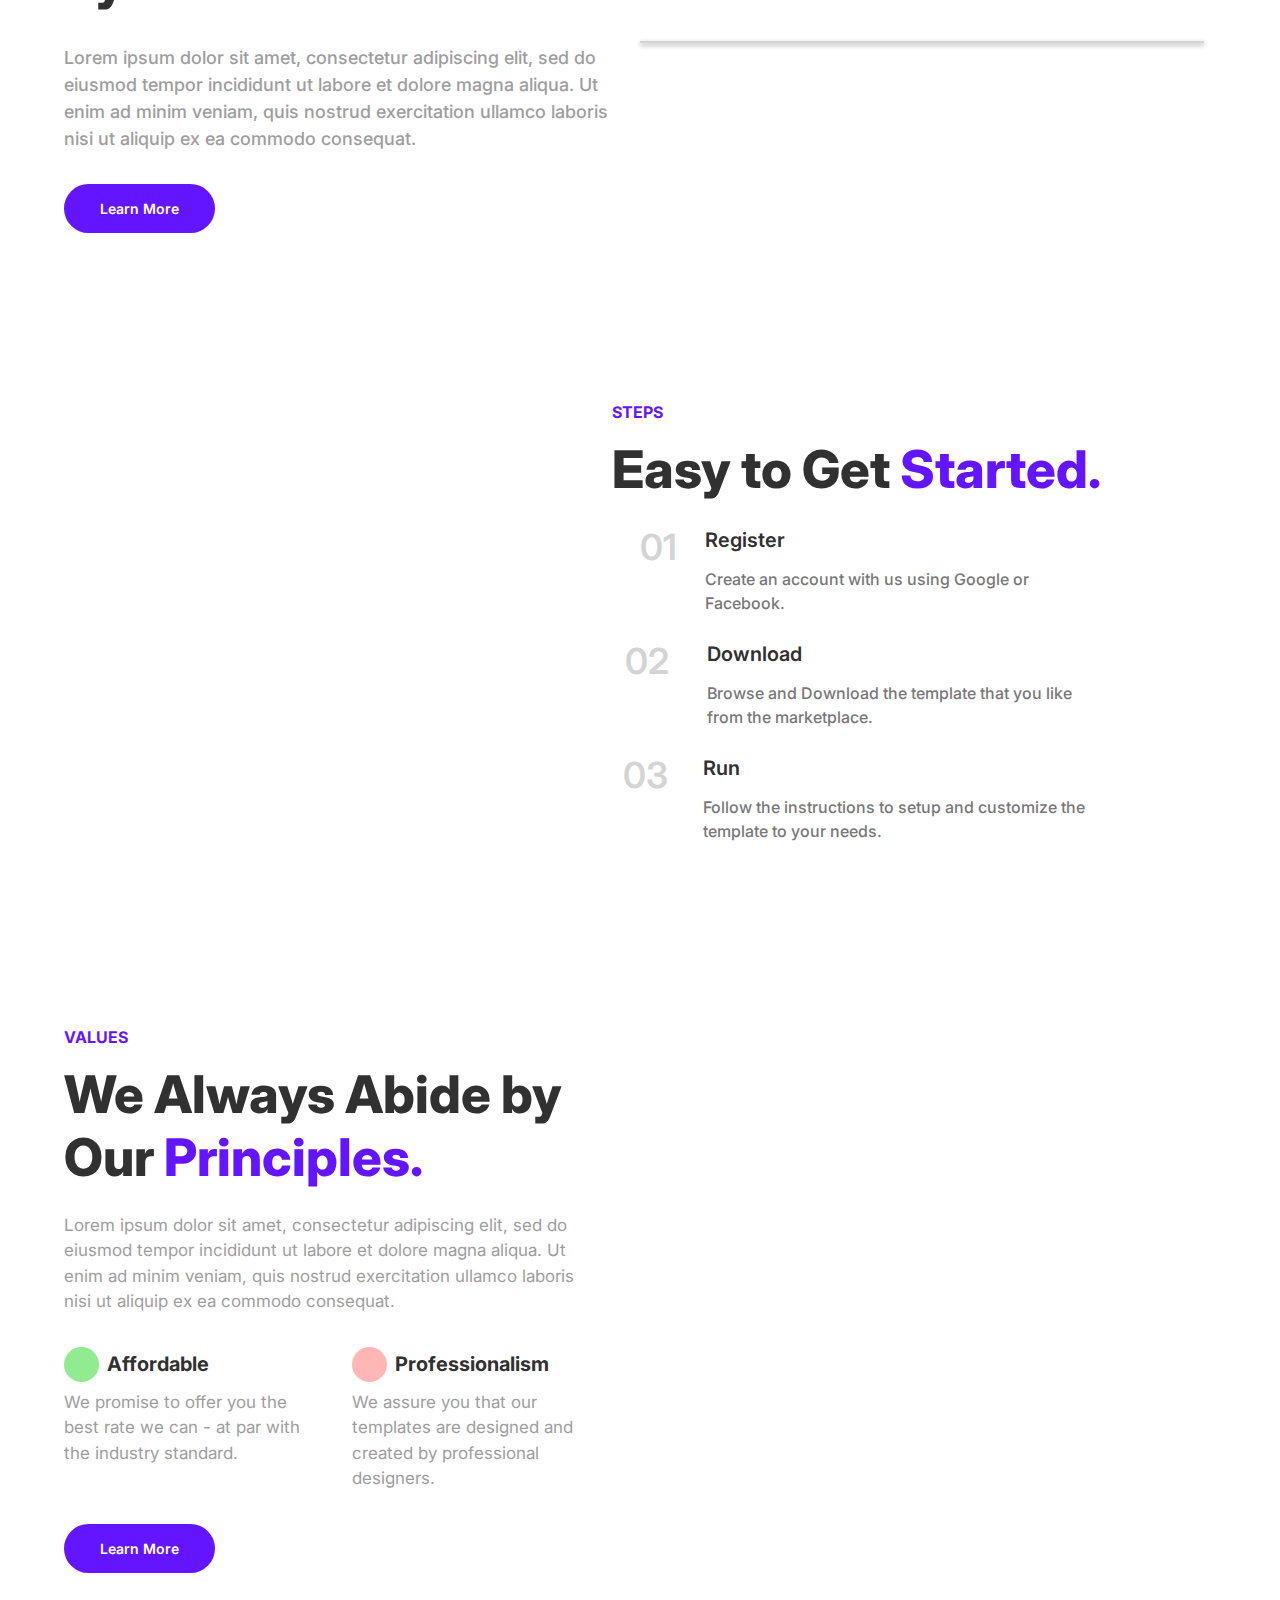
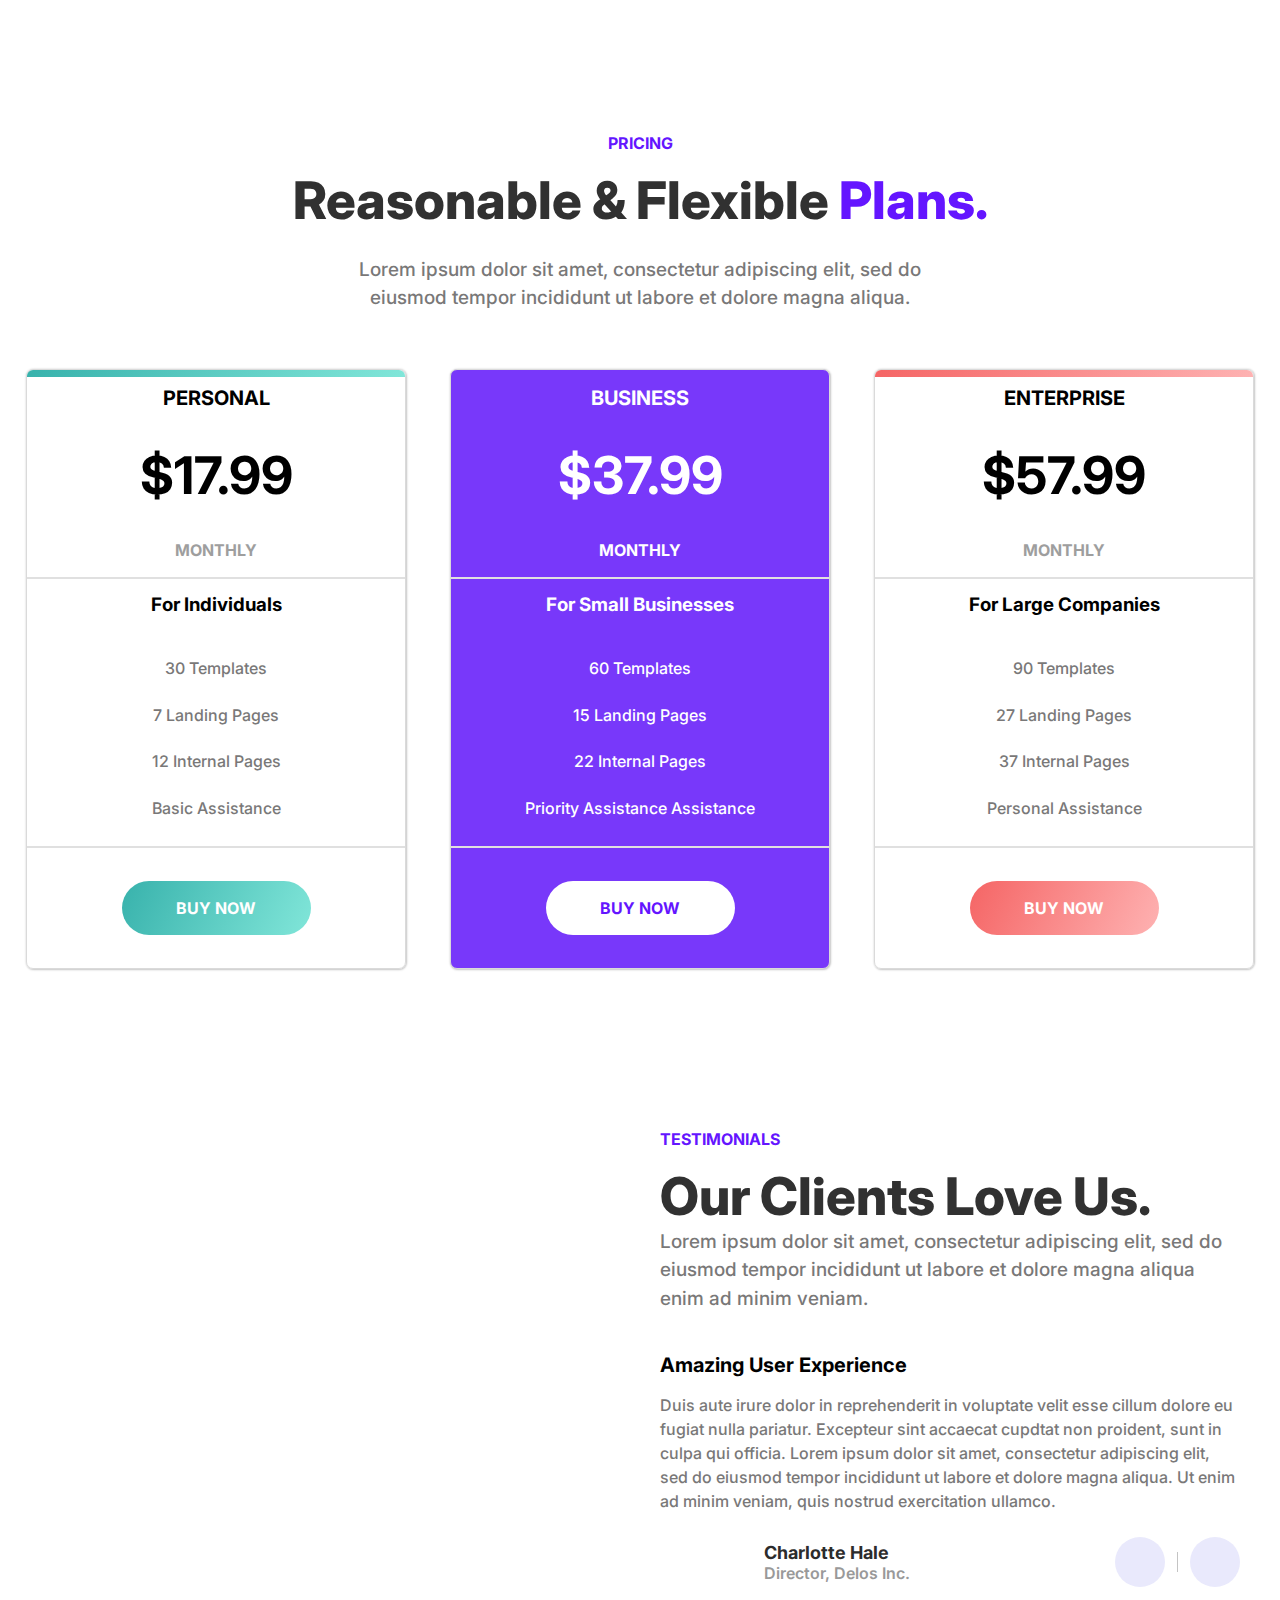
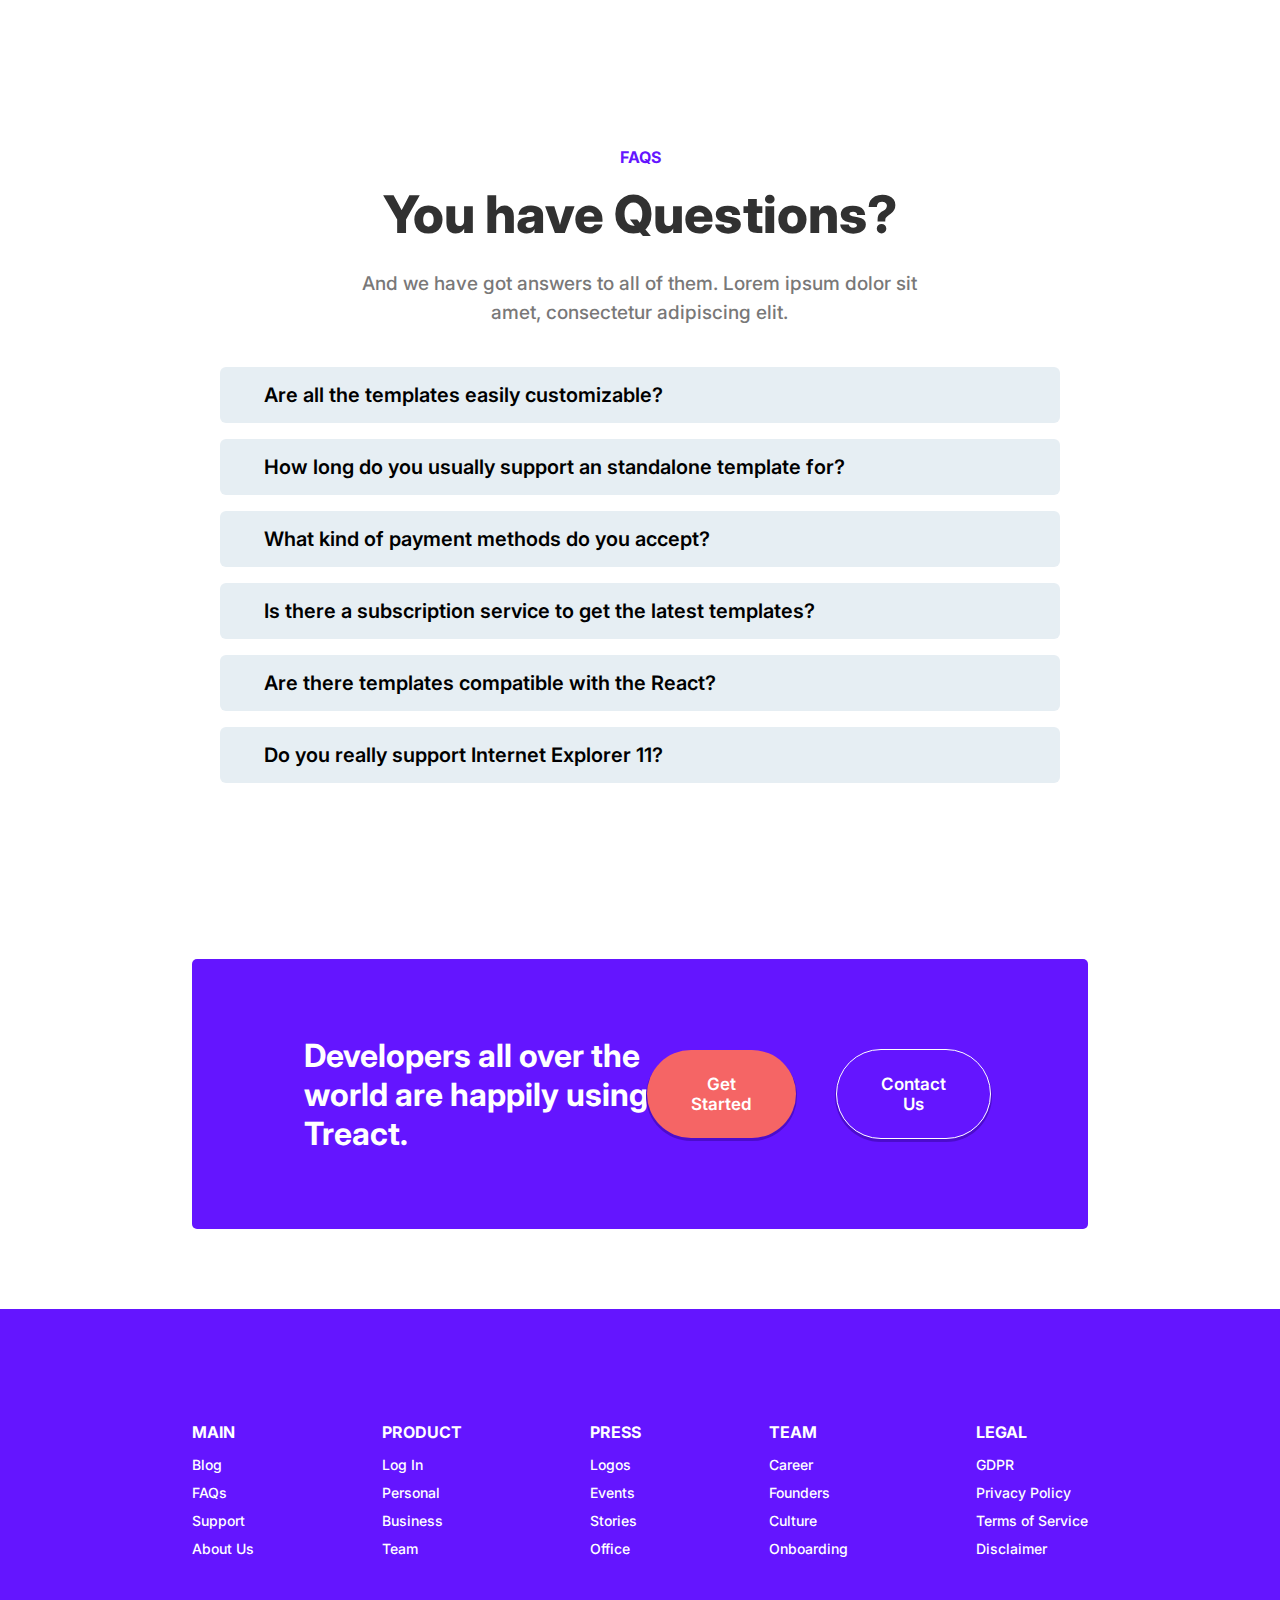
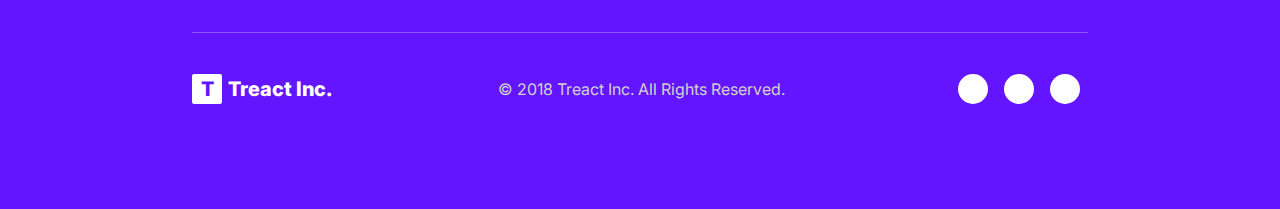
==== commit 49c25f93: "10/14 version" ====
--- a/index.html
+++ b/index.html
@@ -559,14 +559,15 @@
       </section>
       <section id="getstarted--contact">
         <div class="getstarted__contact--container">
-          <i
-            class="fa-solid fa-circle circle_1"
-            style="color: rgb(82, 25, 194)"
-          ></i
-          ><i
-            class="fa-solid fa-circle circle_2"
-            style="color: rgb(82, 25, 194)"
-          ></i>
+          <i class="fa-solid fa-circle circle_1" style="color: rgb(82, 25, 194)"></i>
+          <i class="fa-solid fa-circle circle_2" style="color: rgb(82, 25, 194)"></i>
+          <div class="getstarted__contact--text">
+            <span>Developers all over the world are happily using Treact.</span>
+          </div>
+          <div class="getstarted__contact--btns">
+            <button class="get__started--btn">Get Started</button>
+            <button class="contactus__us">Contact Us</button>
+          </div>
         </div>
       </section>
     </main>
--- a/style.css
+++ b/style.css
@@ -945,27 +945,84 @@
 .getstarted__contact--container {
   position: relative;
   margin: 0 auto;
-  height: 250px;
-  width: 80%;
+  height: 270px;
+  width: 70%;
   background-color: #6415ff;
   border-radius: 5px;
   overflow: hidden;
+  display: flex;
+  justify-content: center;
 }
 
 .circle_1 {
   position: absolute;
-  font-size: 160px;
+  font-size: 300px;
   left: 0;
   bottom: 0;
-  transform: translate(-30%, 20%);
+  transform: translate(-30%, 40%);
 }
 
 .circle_2 {
   position: absolute;
-  font-size: 160px;
+  font-size: 250px;
   right: 0;
   top: 0;
   transform: translate(35%, -70%);
+}
+
+.getstarted__contact--text {
+  display: flex;
+  align-items: center;
+  width: 40%;
+  z-index: 1;
+  font-size: 32px;
+  font-weight: 700;
+  color: white;
+}
+
+.getstarted__contact--btns {
+  display: flex;
+  align-items: center;
+  justify-content: center;
+  width: 35%;
+  z-index: 1;
+}
+
+.get__started--btn {
+  padding: 24px 44px;
+  font-size: 17px;
+  color: white;
+  background-color: rgb(245 101 101);
+  border: none;
+  border-radius: 50px;
+  font-weight: 600;
+  margin-right: 20px;
+  transition: all ease 200ms;
+  box-shadow: 0 2px 0 1px #4c0ccc;
+}
+
+.get__started--btn:hover {
+  cursor: pointer;
+  background-color: rgb(214, 75, 75);
+}
+
+.contactus__us {
+  padding: 24px 44px;
+  font-size: 17px;
+  color: white;
+  background-color: transparent;
+  border: 1px solid;
+  border-radius: 50px;
+  font-weight: 600;
+  margin-left: 20px;
+  transition: all ease 200ms;
+  box-shadow: 0 2px 0 1px #4c0ccc;
+}
+
+.contactus__us:hover {
+  cursor: pointer;
+  background-color: white;
+  color: #6415ff;
 }
 
 /* FOOTER  */
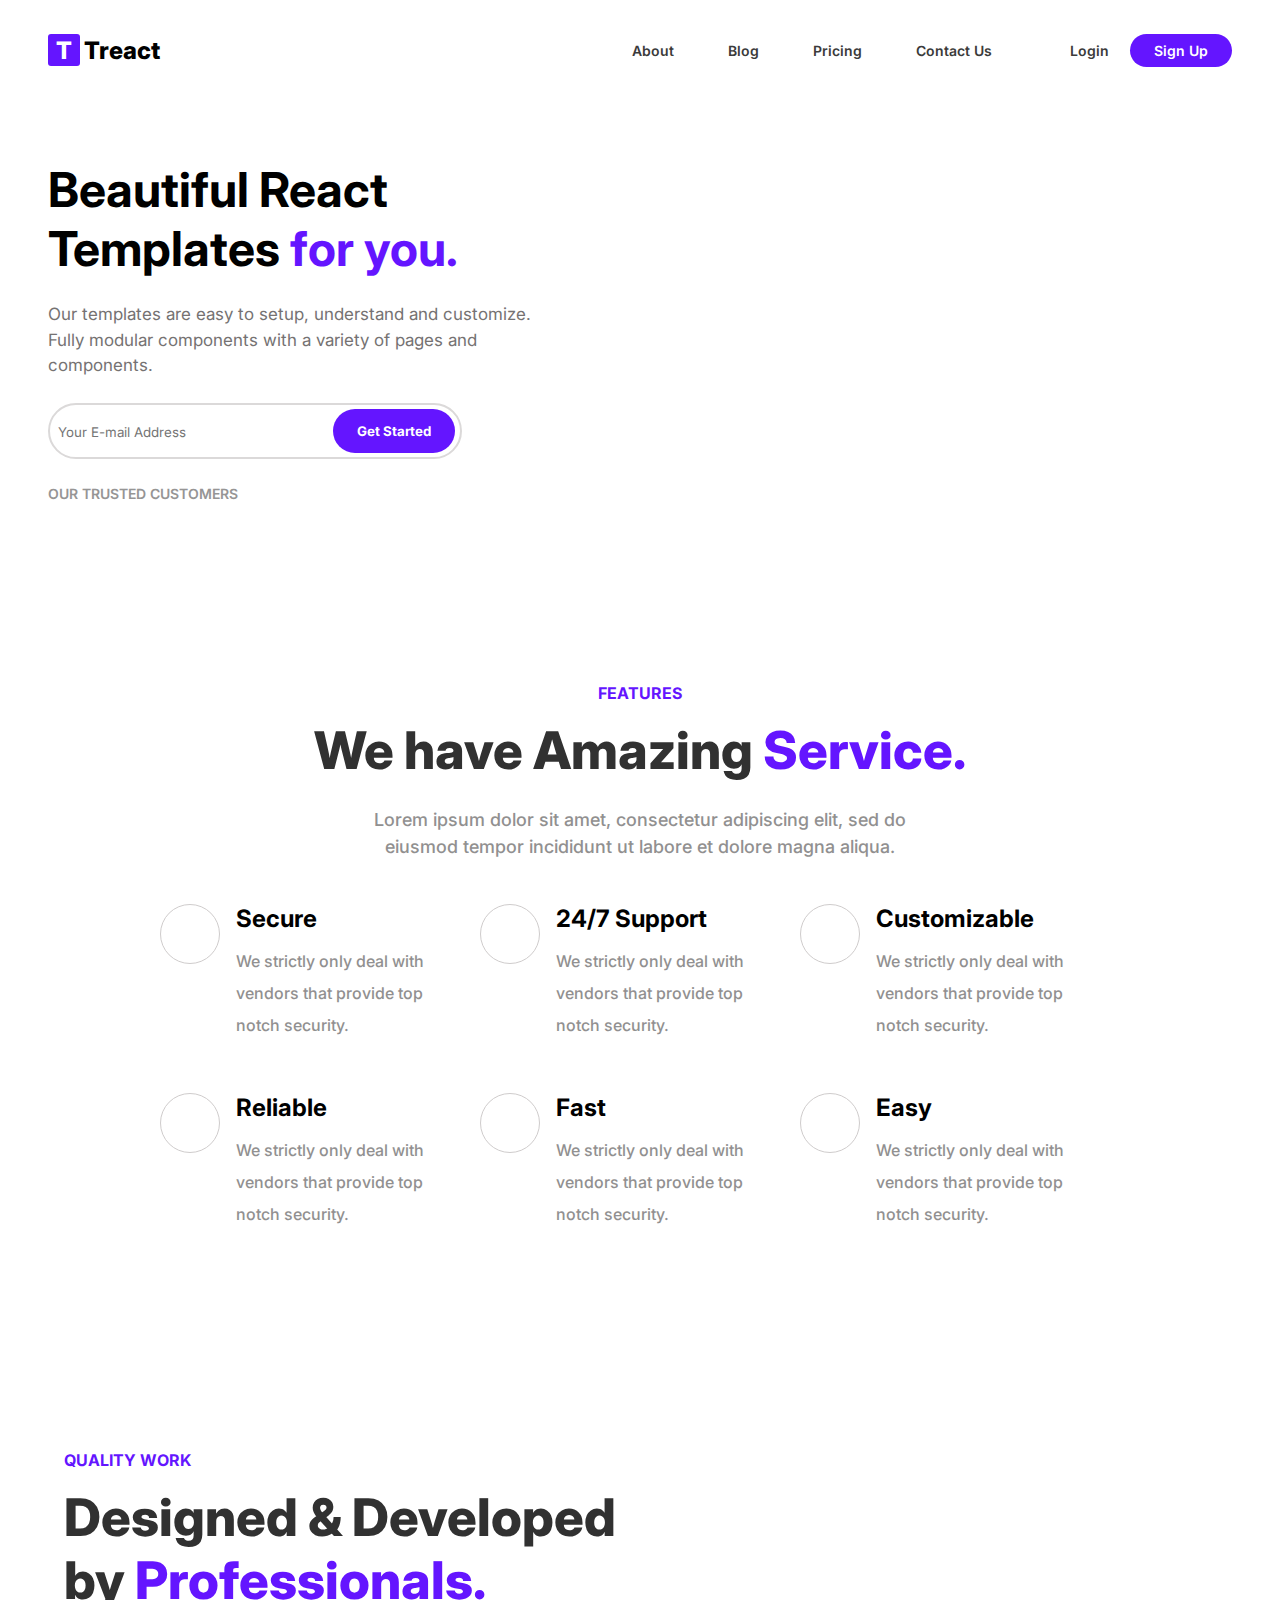
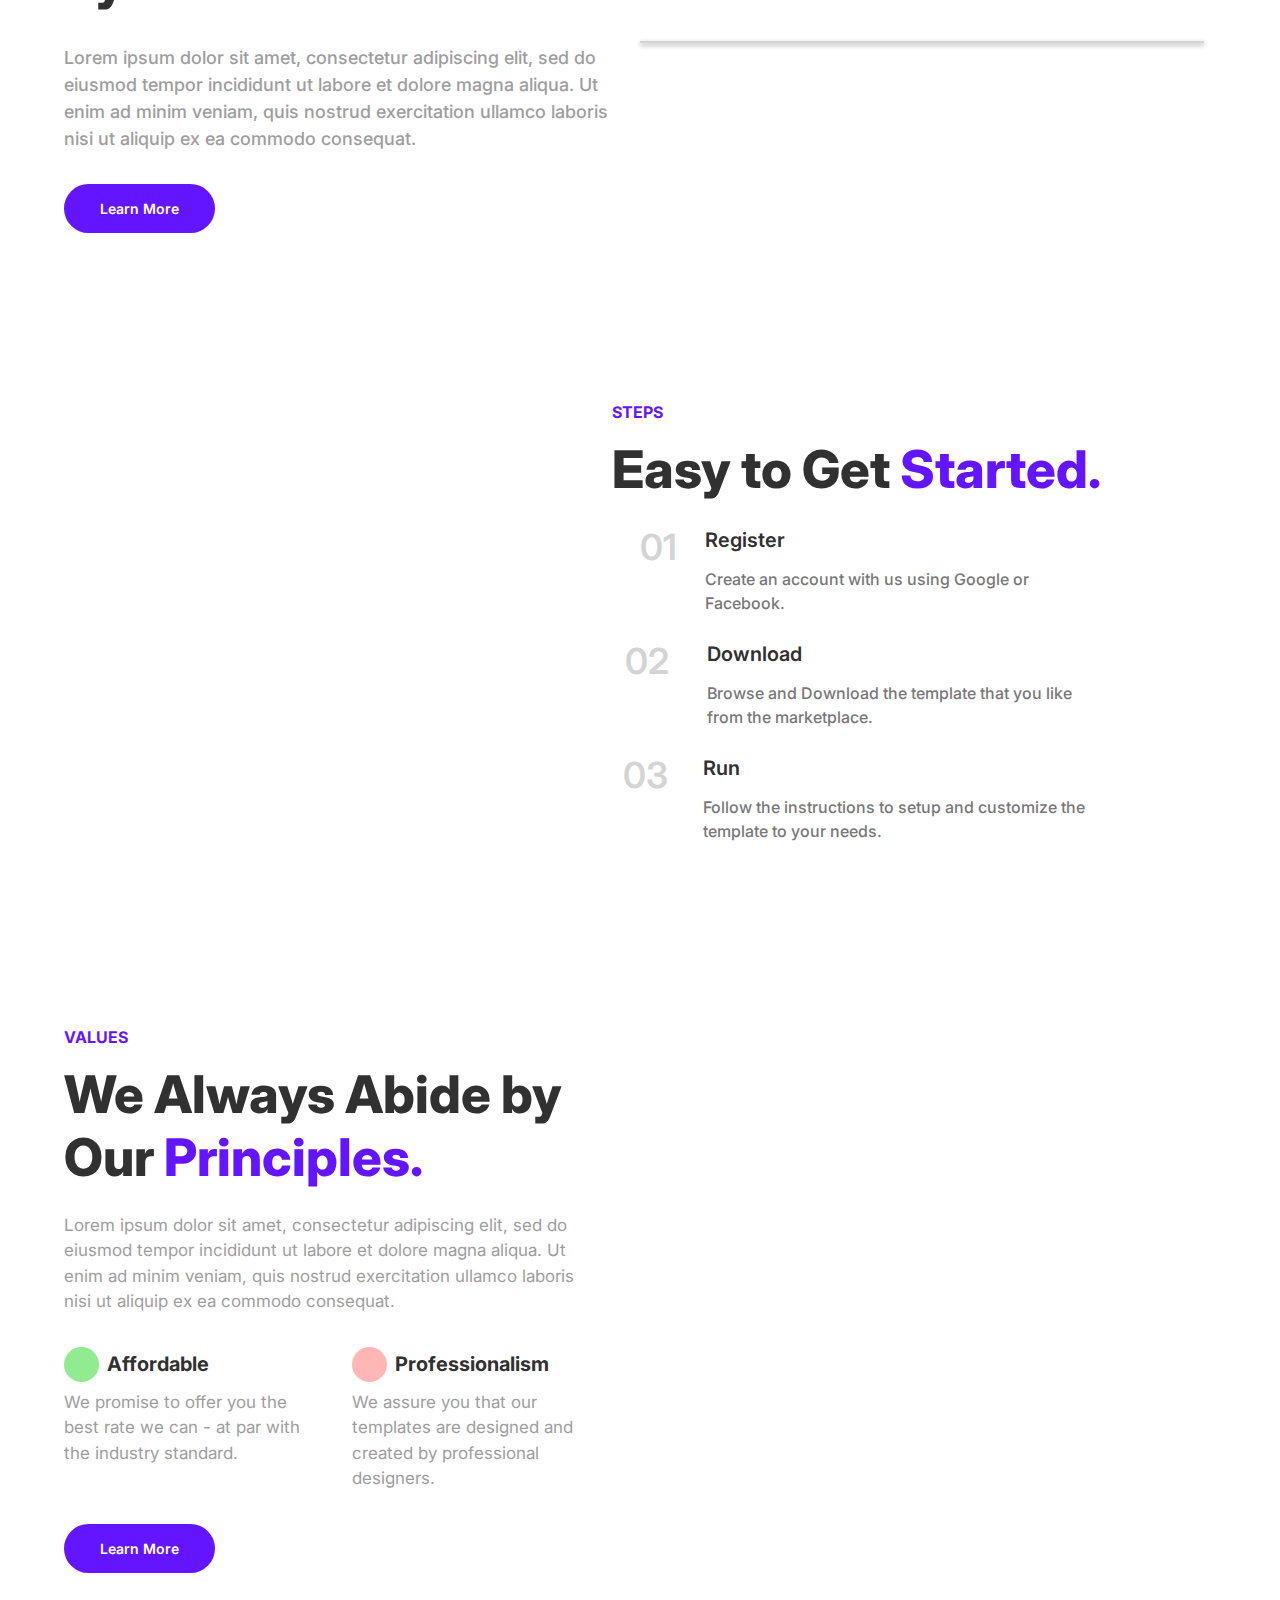
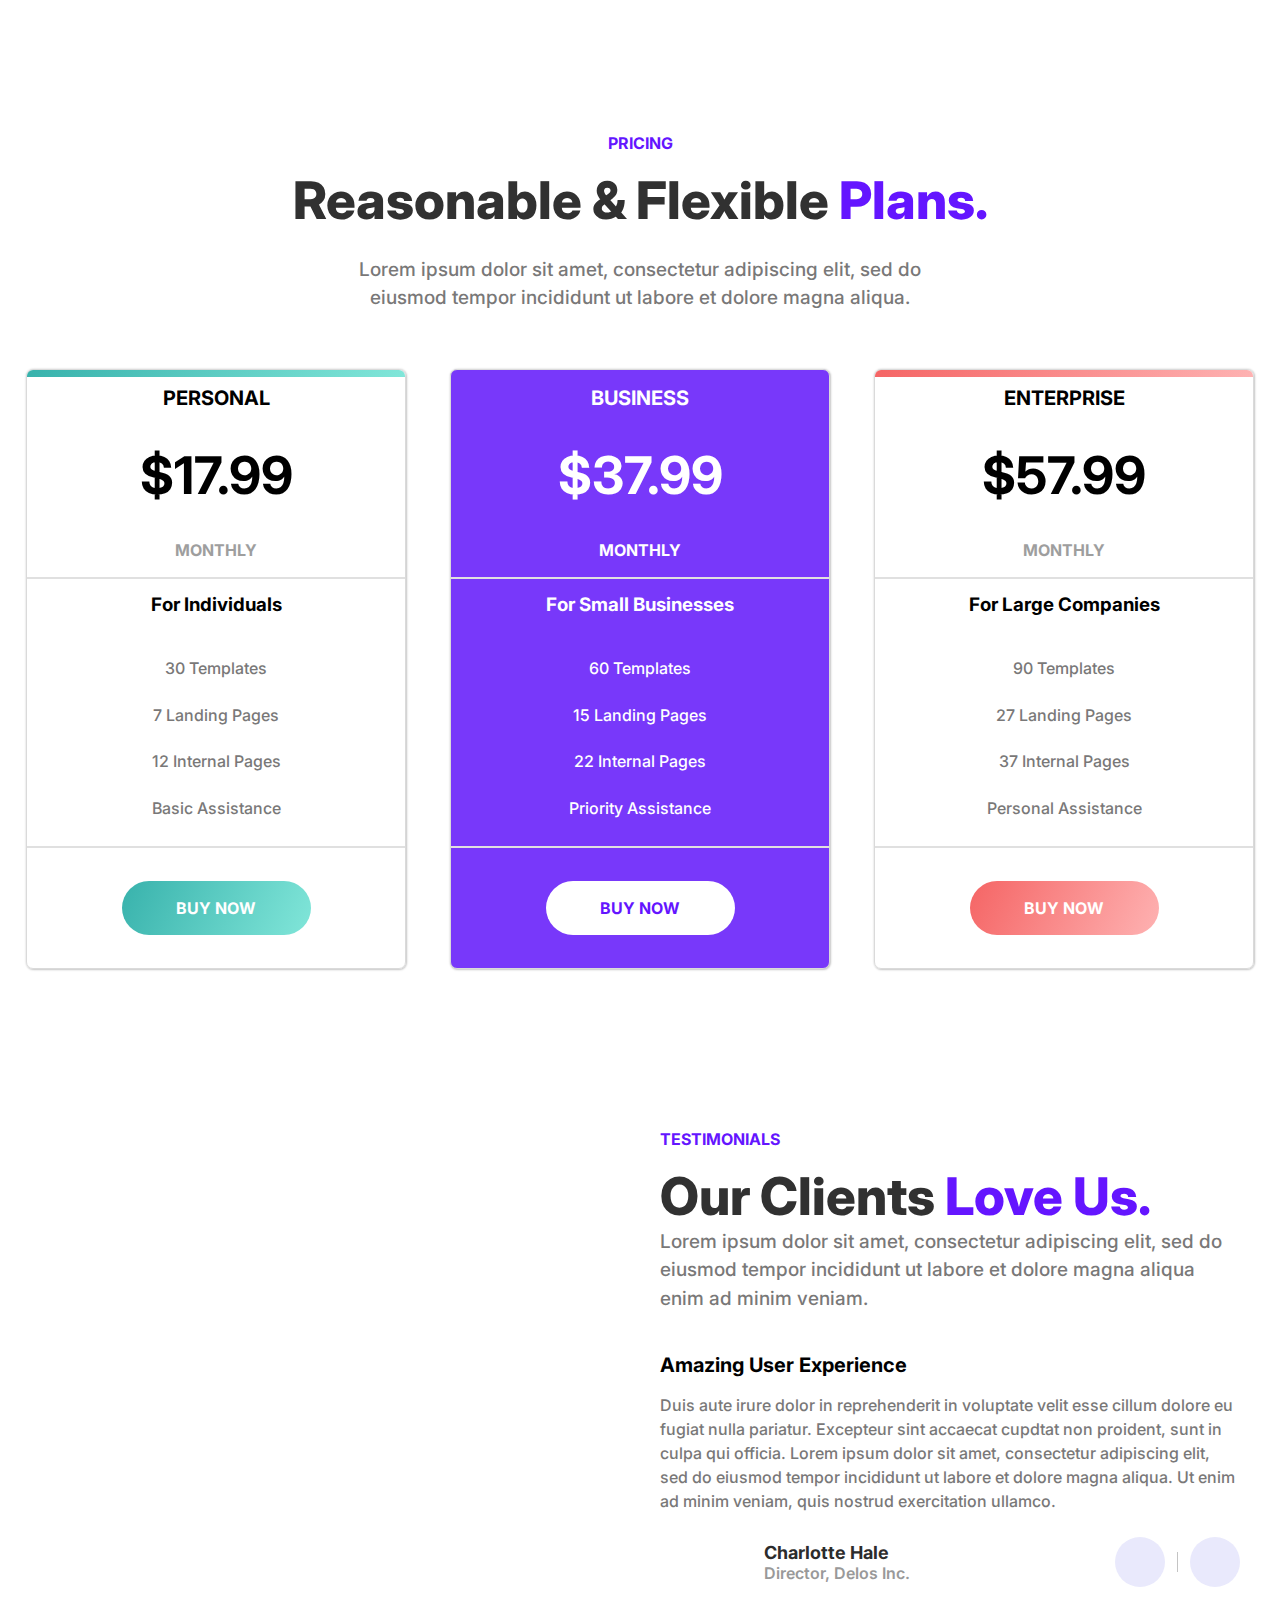
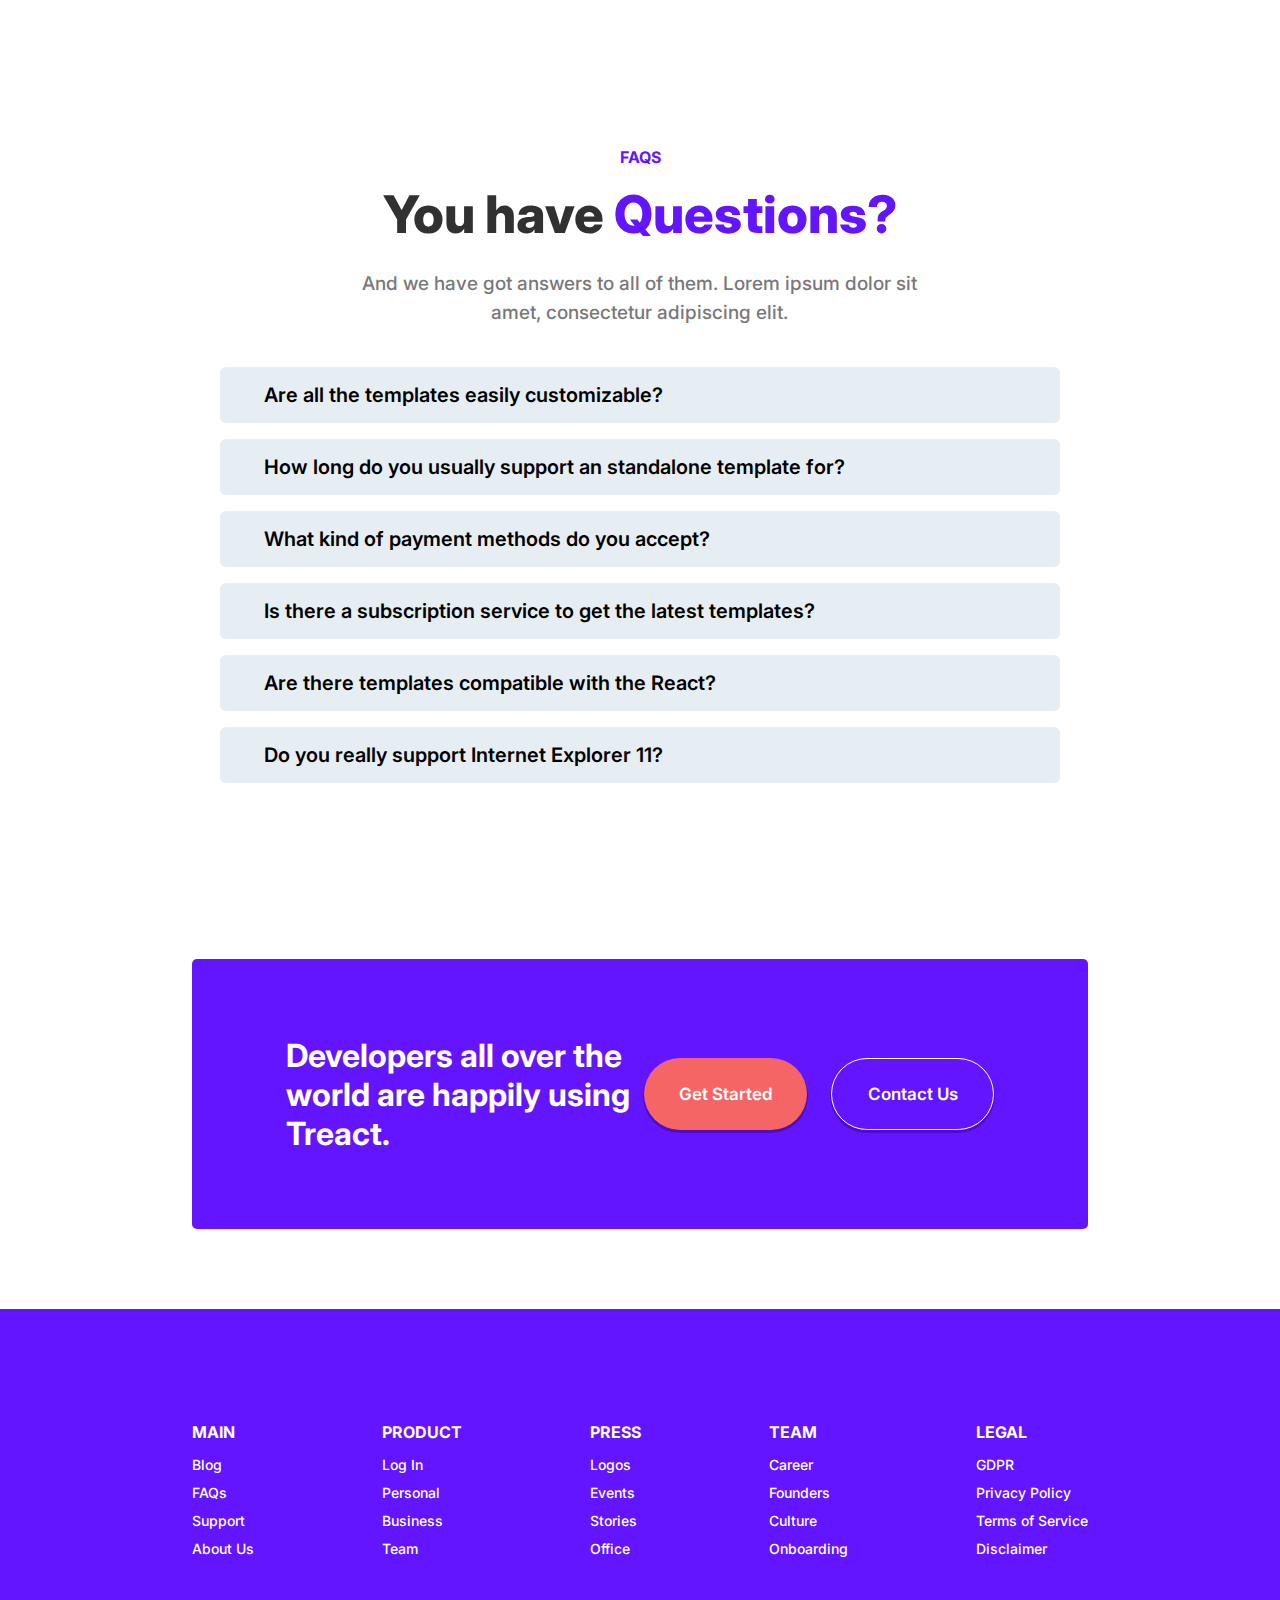
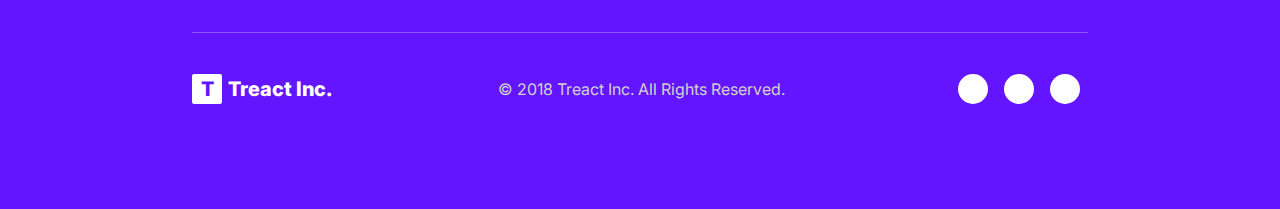
==== commit c00cfd09: "10/4 version" ====
--- a/index.html
+++ b/index.html
@@ -386,7 +386,7 @@
                     <li>60 Templates</li>
                     <li>15 Landing Pages</li>
                     <li>22 Internal Pages</li>
-                    <li>Priority Assistance Assistance</li>
+                    <li>Priority Assistance</li>
                   </ul>
                 </div>
                 <div class="plan__btn--wrapper">
@@ -430,7 +430,7 @@
               </div>
               <div class="testimonials__description">
                 <h5 class="blue__text--stitle">TESTIMONIALS</h5>
-                <h1 class="section__title">Our Clients Love Us.</h1>
+                <h1 class="section__title">Our Clients <span class="blue__text">Love Us.</span></h1>
                 <p>
                   Lorem ipsum dolor sit amet, consectetur adipiscing elit, sed
                   do eiusmod tempor incididunt ut labore et dolore magna aliqua
@@ -511,7 +511,7 @@
             <div class="faqs__container">
               <div class="faqs__description">
                 <h5 class="blue__text--stitle">FAQS</h5>
-                <h1 class="section__title">You have Questions?</h1>
+                <h1 class="section__title">You have <span class="blue__text">Questions?</span></h1>
                 <p>
                   And we have got answers to all of them. Lorem ipsum dolor sit
                   amet, consectetur adipiscing elit.
--- a/style.css
+++ b/style.css
@@ -984,19 +984,20 @@
   display: flex;
   align-items: center;
   justify-content: center;
-  width: 35%;
+  width: 350px;
   z-index: 1;
 }
 
 .get__started--btn {
-  padding: 24px 44px;
+  height: 72px;
+  width: 180px;
   font-size: 17px;
   color: white;
   background-color: rgb(245 101 101);
   border: none;
   border-radius: 50px;
   font-weight: 600;
-  margin-right: 20px;
+  margin-right: 12px;
   transition: all ease 200ms;
   box-shadow: 0 2px 0 1px #4c0ccc;
 }
@@ -1007,14 +1008,15 @@
 }
 
 .contactus__us {
-  padding: 24px 44px;
+  height: 72px;
+  width: 180px;
   font-size: 17px;
   color: white;
   background-color: transparent;
   border: 1px solid;
   border-radius: 50px;
   font-weight: 600;
-  margin-left: 20px;
+  margin-left: 12px;
   transition: all ease 200ms;
   box-shadow: 0 2px 0 1px #4c0ccc;
 }
@@ -1136,6 +1138,8 @@
 
 .social__media {
   display: flex;
+  justify-content: center;
+  align-items: center;
 }
 
 .social__icon--wrapper {
@@ -1183,7 +1187,7 @@
 
   .header__description {
     align-items: center;
-    width: 60%;
+    width: 80%;
   }
 
   .header__description h2 {
@@ -1278,4 +1282,221 @@
   .testimonials__container {
     margin: 0 24px;
   }
-}
+
+  .questions {
+    width: 90%;
+  }
+
+  .getstarted__contact--container {
+    height: 300px;
+    width: 90%;
+    flex-direction: column;
+    align-items: center;
+  }
+
+  .getstarted__contact--text {
+    text-align: center;
+    width: 60%;
+    margin-bottom: 24px;
+  }
+
+  .get__started--btn,
+  .contactus__us {
+    height: 56px;
+    width: 160px;
+    font-size: 16px;
+  }
+
+  .footer__lists,
+  .treact__info {
+    width: 90%;
+  }
+
+  .social__media {
+    z-index: 1;
+  }
+}
+
+@media (max-width: 767px) {
+  .features__description p {
+    font-size: 14px;
+    width: 80%;
+  }
+
+  .services__list {
+    width: 40%;
+  }
+
+  .service {
+    width: 100%;
+  }
+
+  .quality__work--container {
+    height: auto;
+    flex-direction: column-reverse;
+  }
+
+  .quality__work--description {
+    width: 80%;
+    display: flex;
+    flex-direction: column;
+    align-items: center;
+    text-align: center;
+  }
+
+  .quality__work--description p {
+    width: 70%;
+    font-size: 14px;
+  }
+
+  .qualitywork__img--wrapper {
+    margin-bottom: 24px;
+    width: 70%;
+  }
+
+  .steps__container {
+    flex-direction: column;
+  }
+
+  .steps__deco--wrapper {
+    height: 100px;
+    width: 100px;
+    bottom: -45px;
+  }
+
+  .steps__description {
+    margin-top: 70px;
+    display: flex;
+    flex-direction: column;
+    align-items: center;
+  }
+
+  .step {
+    flex-direction: column;
+    align-items: center;
+  }
+
+  .step__description {
+    align-items: center;
+  }
+
+  .step__description p {
+    text-align: center;
+  }
+
+  .step__23--margin {
+    margin: 0;
+  }
+
+  .values__container {
+    flex-direction: column-reverse;
+  }
+
+  .values__description {
+    width: 70%;
+    display: flex;
+    flex-direction: column;
+    align-items: center;
+  }
+
+  .values__description h1 {
+    font-size: 36px;
+    text-align: center;
+    width: 80%;
+  }
+
+  .values__description p {
+    font-size: 15px;
+    text-align: center;
+  }
+
+  .values__img--container {
+    width: 60%;
+    margin-bottom: 24px;
+  }
+
+  .principles {
+    align-items: center;
+  }
+
+  .affordable,
+  .professionalism {
+    width: 70%;
+  }
+
+  .principle__icontitle {
+    justify-content: center;
+  }
+
+  .principle__para {
+    display: flex;
+    justify-content: center;
+    align-items: center;
+  }
+
+  .pricing__description h1 {
+    text-align: center;
+    font-size: 46px;
+    width: 70%;
+  }
+
+  .pricing__description p {
+    font-size: 14px;
+  }
+
+  .personal__btn,
+  .business__btn,
+  .enterprise__btn {
+    width: 70%;
+  }
+
+  .testimonials__container {
+    flex-direction: column;
+    align-items: center;
+  }
+
+  .testimonials__description {
+    margin-top: 24px;
+    display: flex;
+    flex-direction: column;
+    align-items: center;
+    margin-left: 0;
+    width: 70%;
+  }
+
+  .testimonials__description h1 {
+    font-size: 36px;
+  }
+
+  .testimonials__description p {
+    margin-top: 24px;
+    font-size: 14px;
+    text-align: center;
+    width: 80%;
+  }
+
+  .review {
+    align-items: center;
+  }
+
+  .review p {
+    font-size: 16px;
+  }
+
+  .user__profile--arrows {
+    width: 90%;
+  }
+
+  .faqs__description p {
+    font-size: 14px;
+    width: 90%;
+  }
+
+  .question span {
+    font-size: 18px;
+}
+
+.getstarted__contact--text {
+  width: 70%;
+}
+}
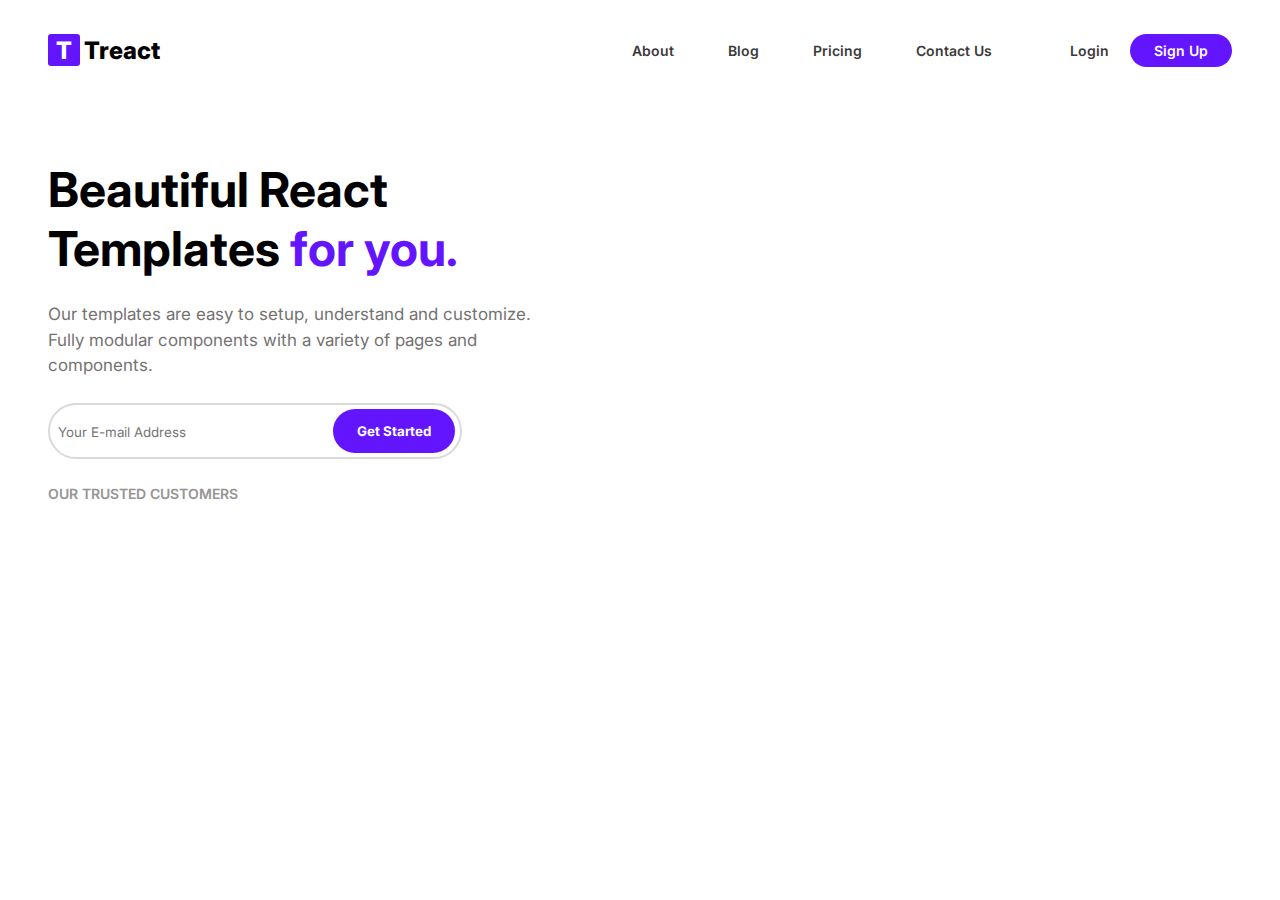
==== commit 63f188b2: "10/15 version" ====
--- a/index.html
+++ b/index.html
@@ -67,6 +67,7 @@
                   <input type="text" placeholder="Your E-mail Address" />
                   <button>Get Started</button>
                 </div>
+                <button class="gstarted--respons">Get Started</button>
                 <div class="trusted__customers">
                   <span>OUR TRUSTED CUSTOMERS</span>
                   <figure>
@@ -89,7 +90,11 @@
           </div>
         </div>
       </section>
-      <section id="features">
+
+
+
+
+      <!-- <section id="features">
         <div class="container">
           <div class="row">
             <div class="features__container">
@@ -717,6 +722,9 @@
           style="color: rgb(82, 25, 194)"
         ></div>
       </div>
-    </footer>
+    </footer> -->
+
+
+
   </body>
 </html>
--- a/style.css
+++ b/style.css
@@ -193,6 +193,10 @@
   background-color: #6415ff;
   color: white;
   font-weight: 700;
+}
+
+.gstarted--respons { 
+  display: none;
 }
 
 .trusted__customers span {
@@ -1031,7 +1035,6 @@
 .footer__container {
   position: relative;
   width: 100%;
-  height: 500px;
   background-color: #6415ff;
   display: flex;
   align-items: center;
@@ -1318,6 +1321,8 @@
 }
 
 @media (max-width: 767px) {
+
+
   .features__description p {
     font-size: 14px;
     width: 80%;
@@ -1494,9 +1499,51 @@
 
   .question span {
     font-size: 18px;
-}
-
-.getstarted__contact--text {
+  }
+
+  .getstarted__contact--text {
+    width: 70%;
+  }
+
+  .footer__lists {
+    display: flex;
+    flex-wrap: wrap;
+    height: 80%;
+    justify-content: start;
+  }
+
+  .footer__list--container {
+    width: calc(100%/3);
+  }
+}
+
+@media (max-width: 639px) {
+
+  .header__input--container {
+    position: initial;
+    margin-bottom: 24px;
+    border: 2px solid rgb(219, 217, 217);
+    width: 70%;
+    padding: 16px 8px;
+    border-radius: 50px;
+}
+
+.header__input--container button {
+display: none;
+}
+
+.gstarted--respons {
+  display: block;
+  border: none;
+  padding: 16px 24px;
+  border-radius: 50px;
+  background-color: #6415ff;
+  color: white;
+  font-weight: 700;
   width: 70%;
-}
-}
+  margin-bottom: 12px;
+}
+
+
+
+}
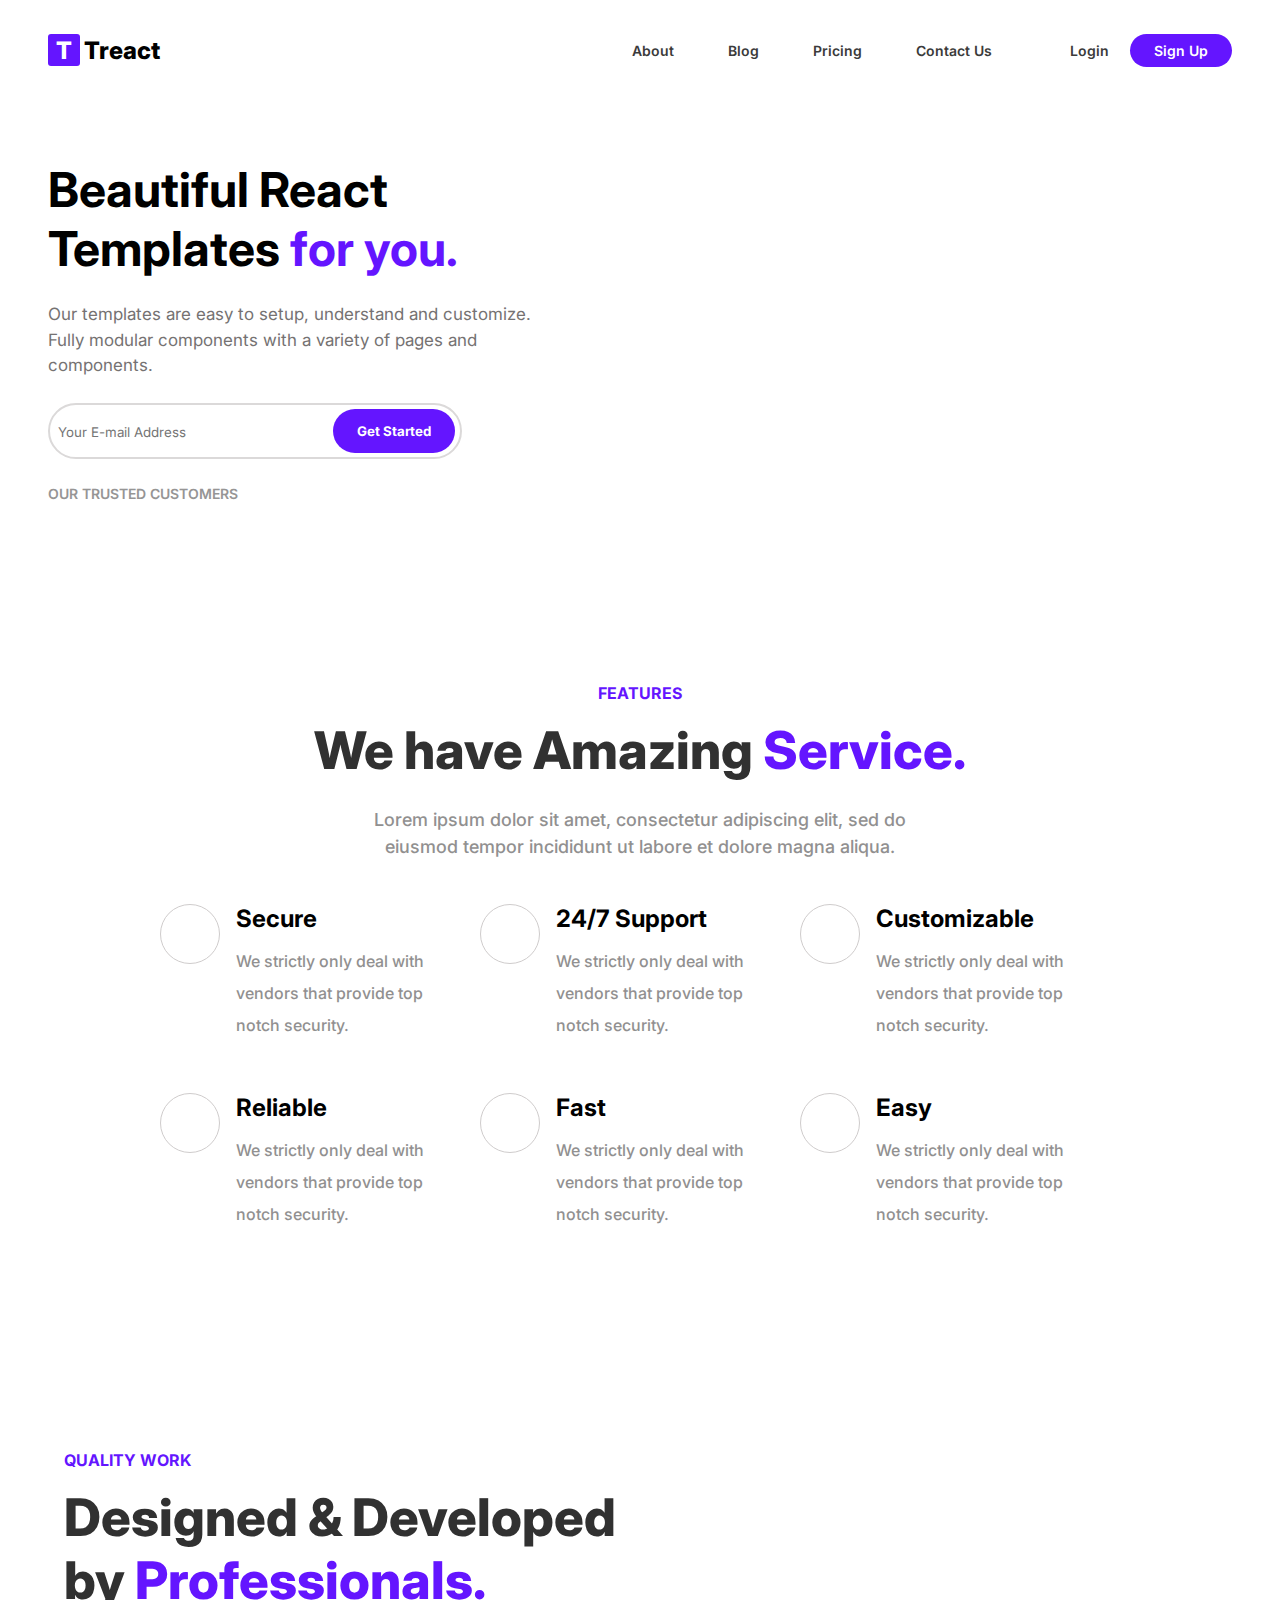
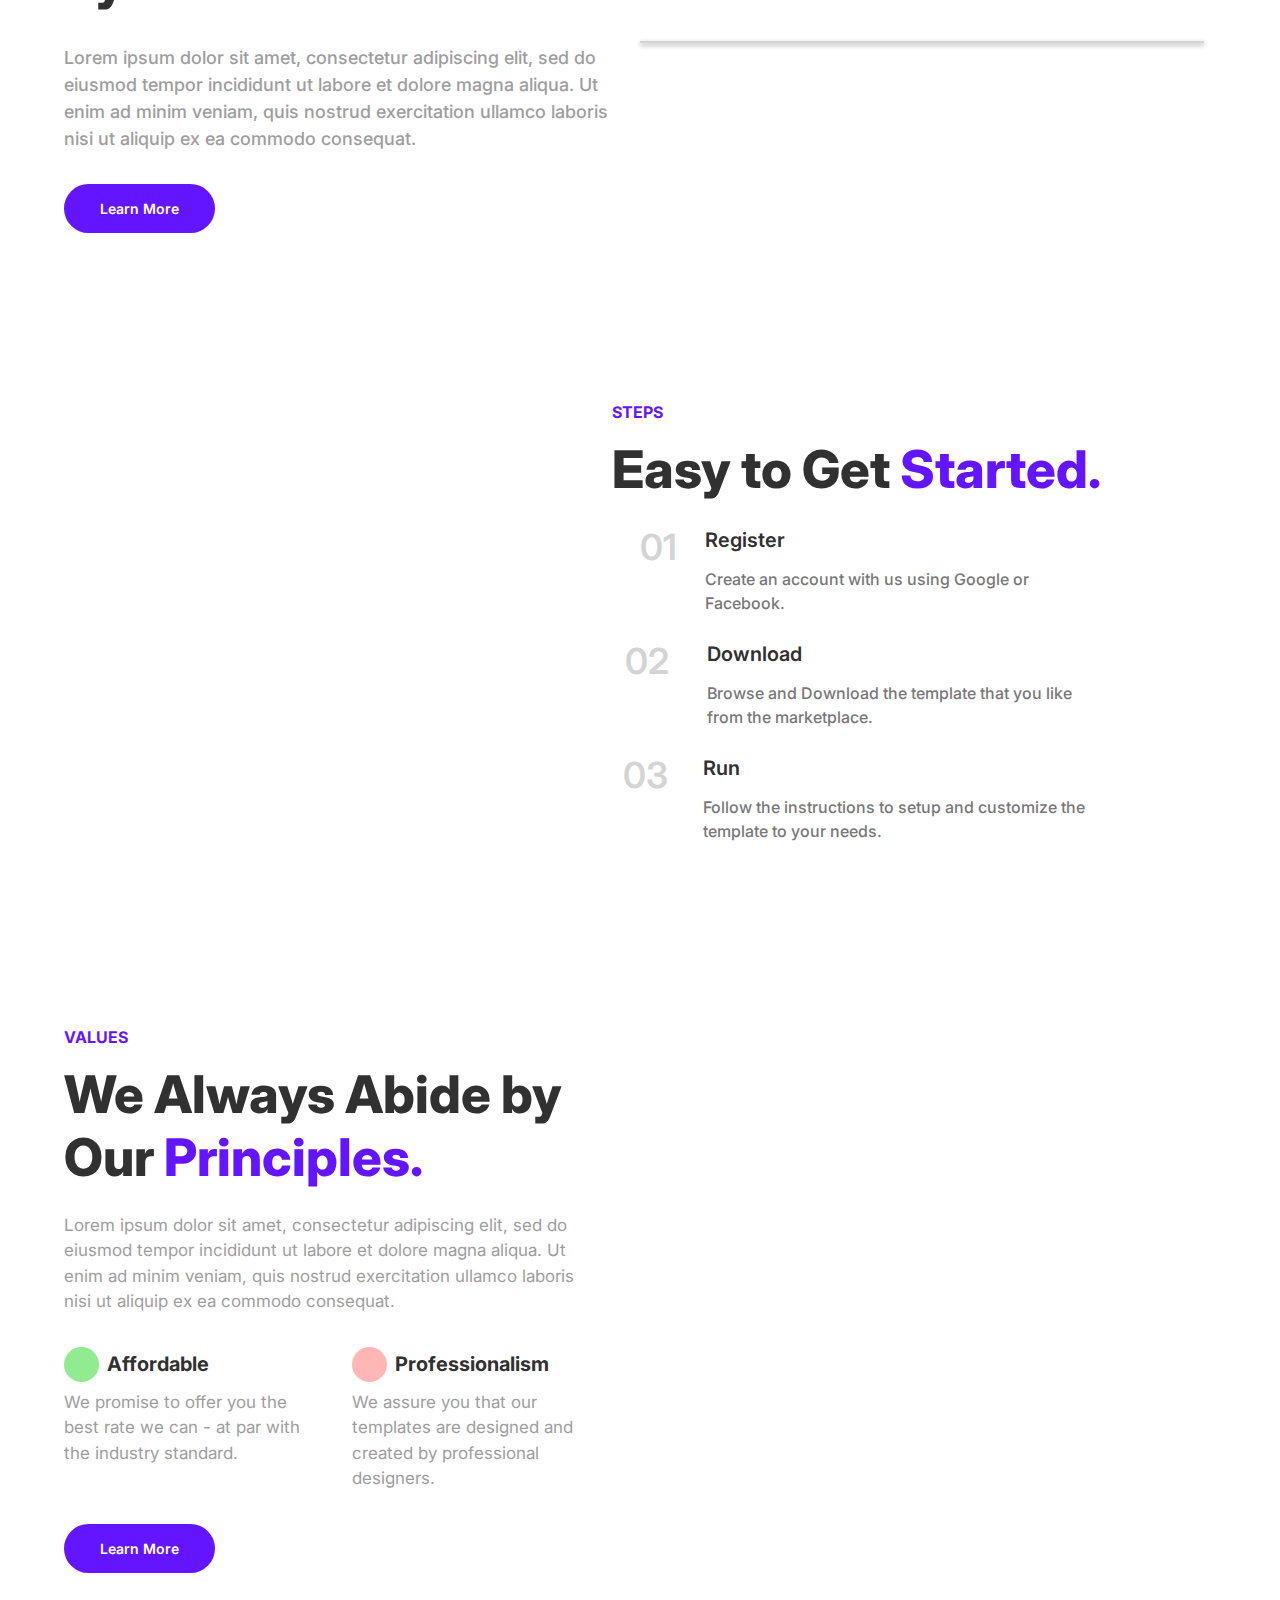
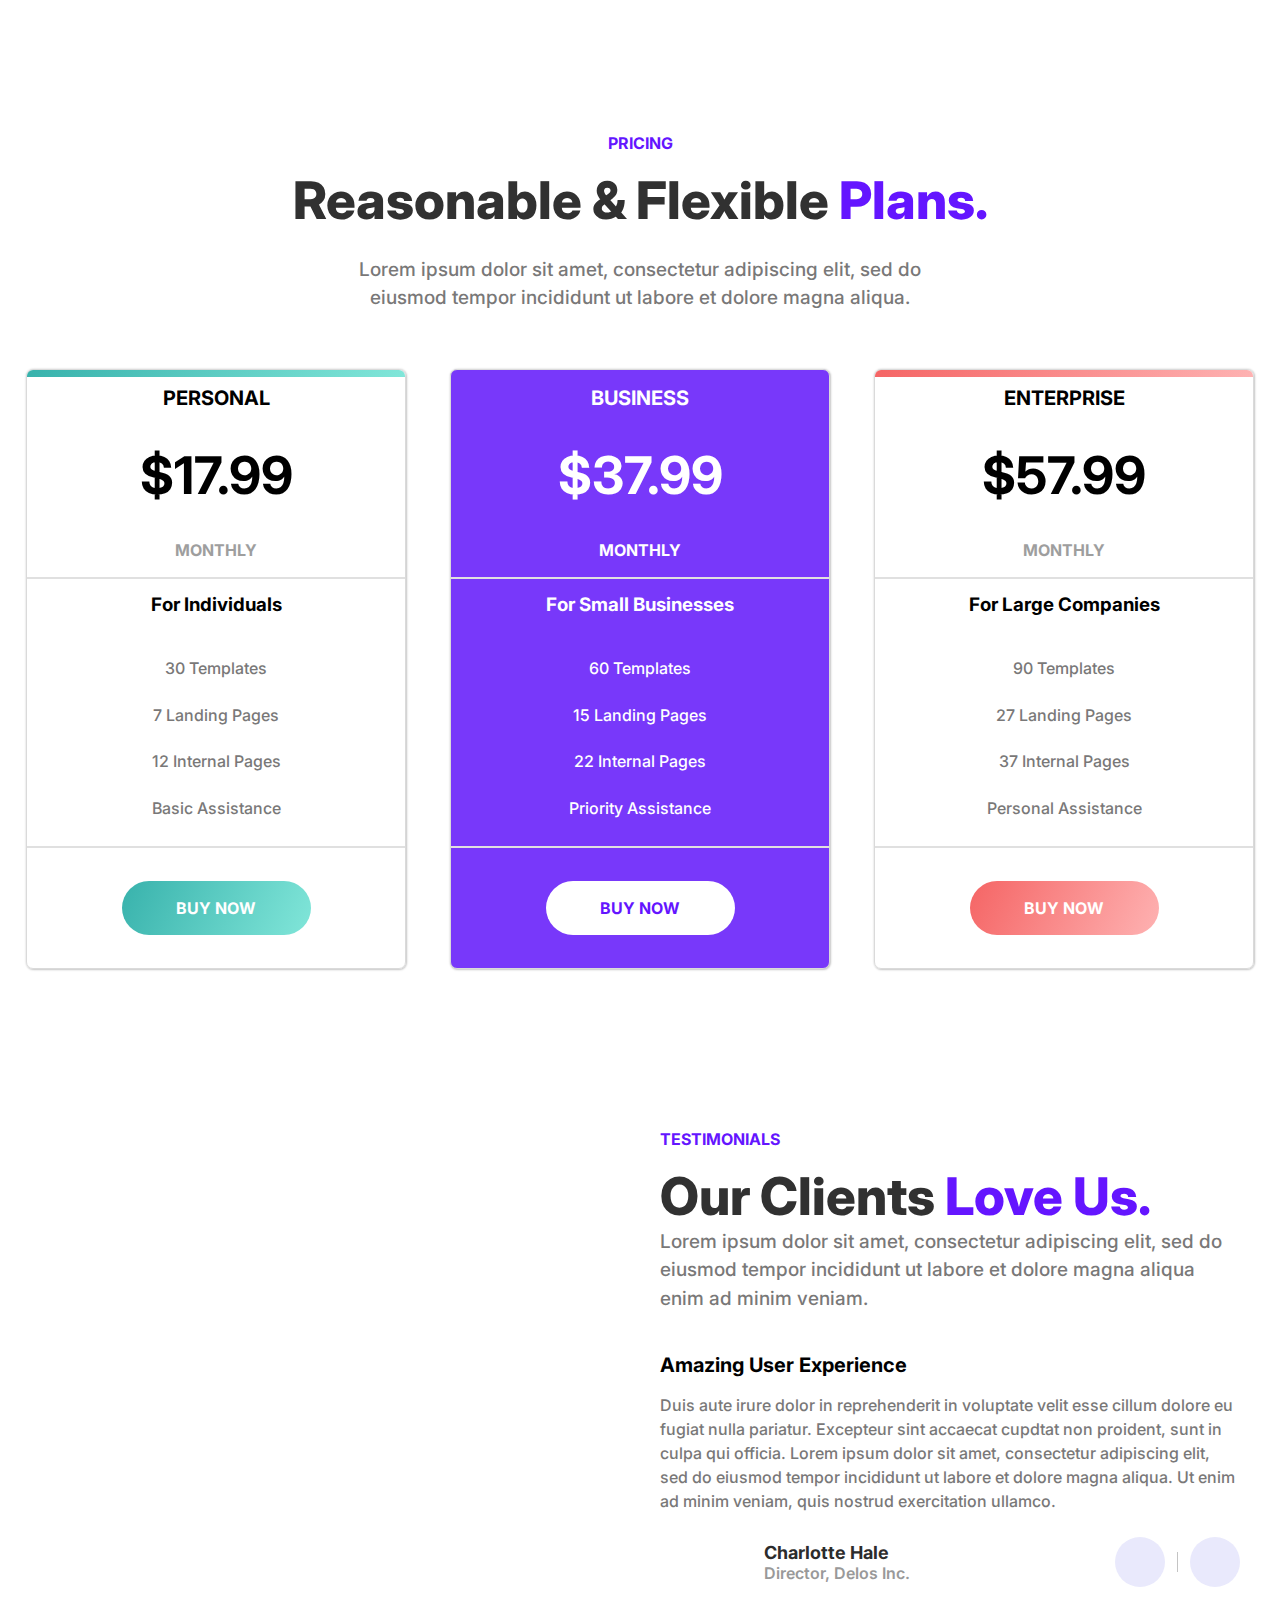
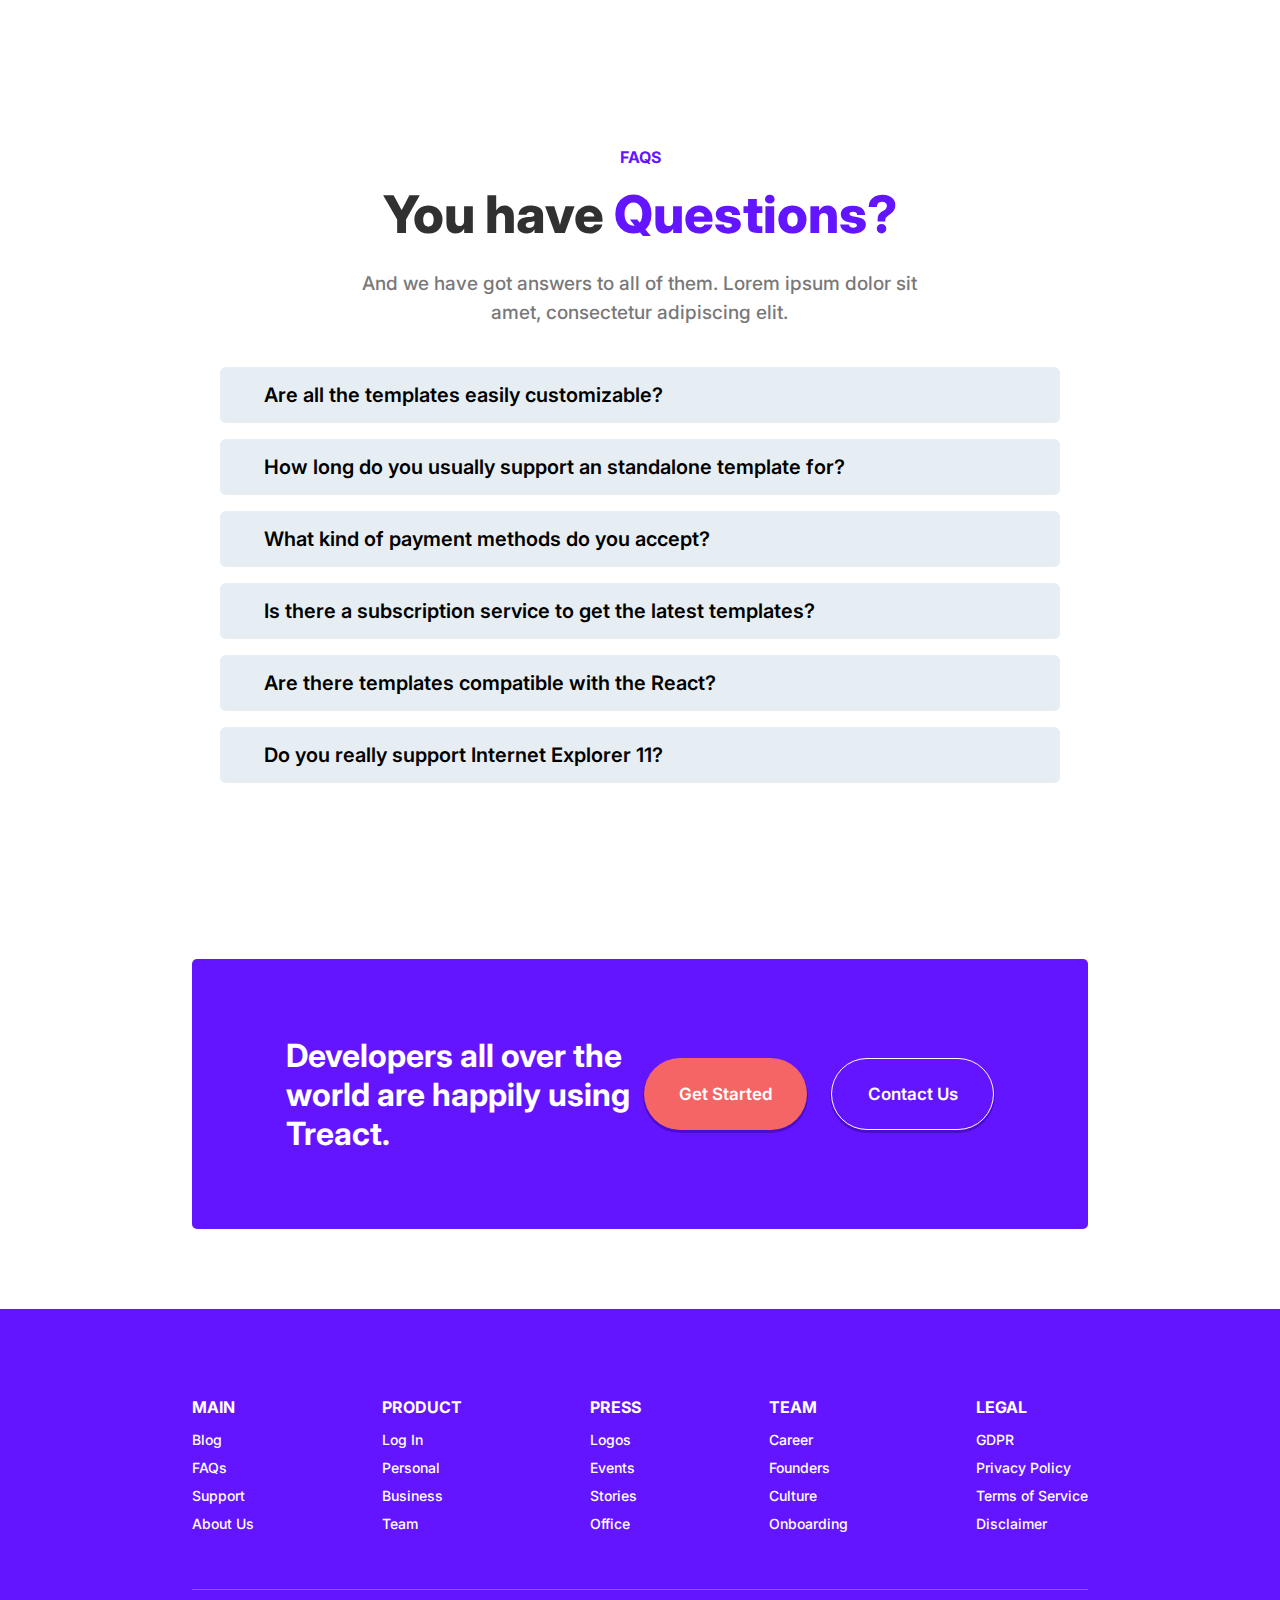
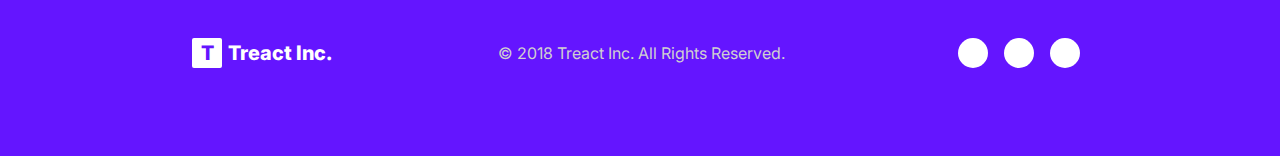
==== commit 5f645bde: "10/15 version" ====
--- a/index.html
+++ b/index.html
@@ -94,7 +94,7 @@
 
 
 
-      <!-- <section id="features">
+       <section id="features">
         <div class="container">
           <div class="row">
             <div class="features__container">
@@ -722,7 +722,7 @@
           style="color: rgb(82, 25, 194)"
         ></div>
       </div>
-    </footer> -->
+    </footer> 
 
 
 
